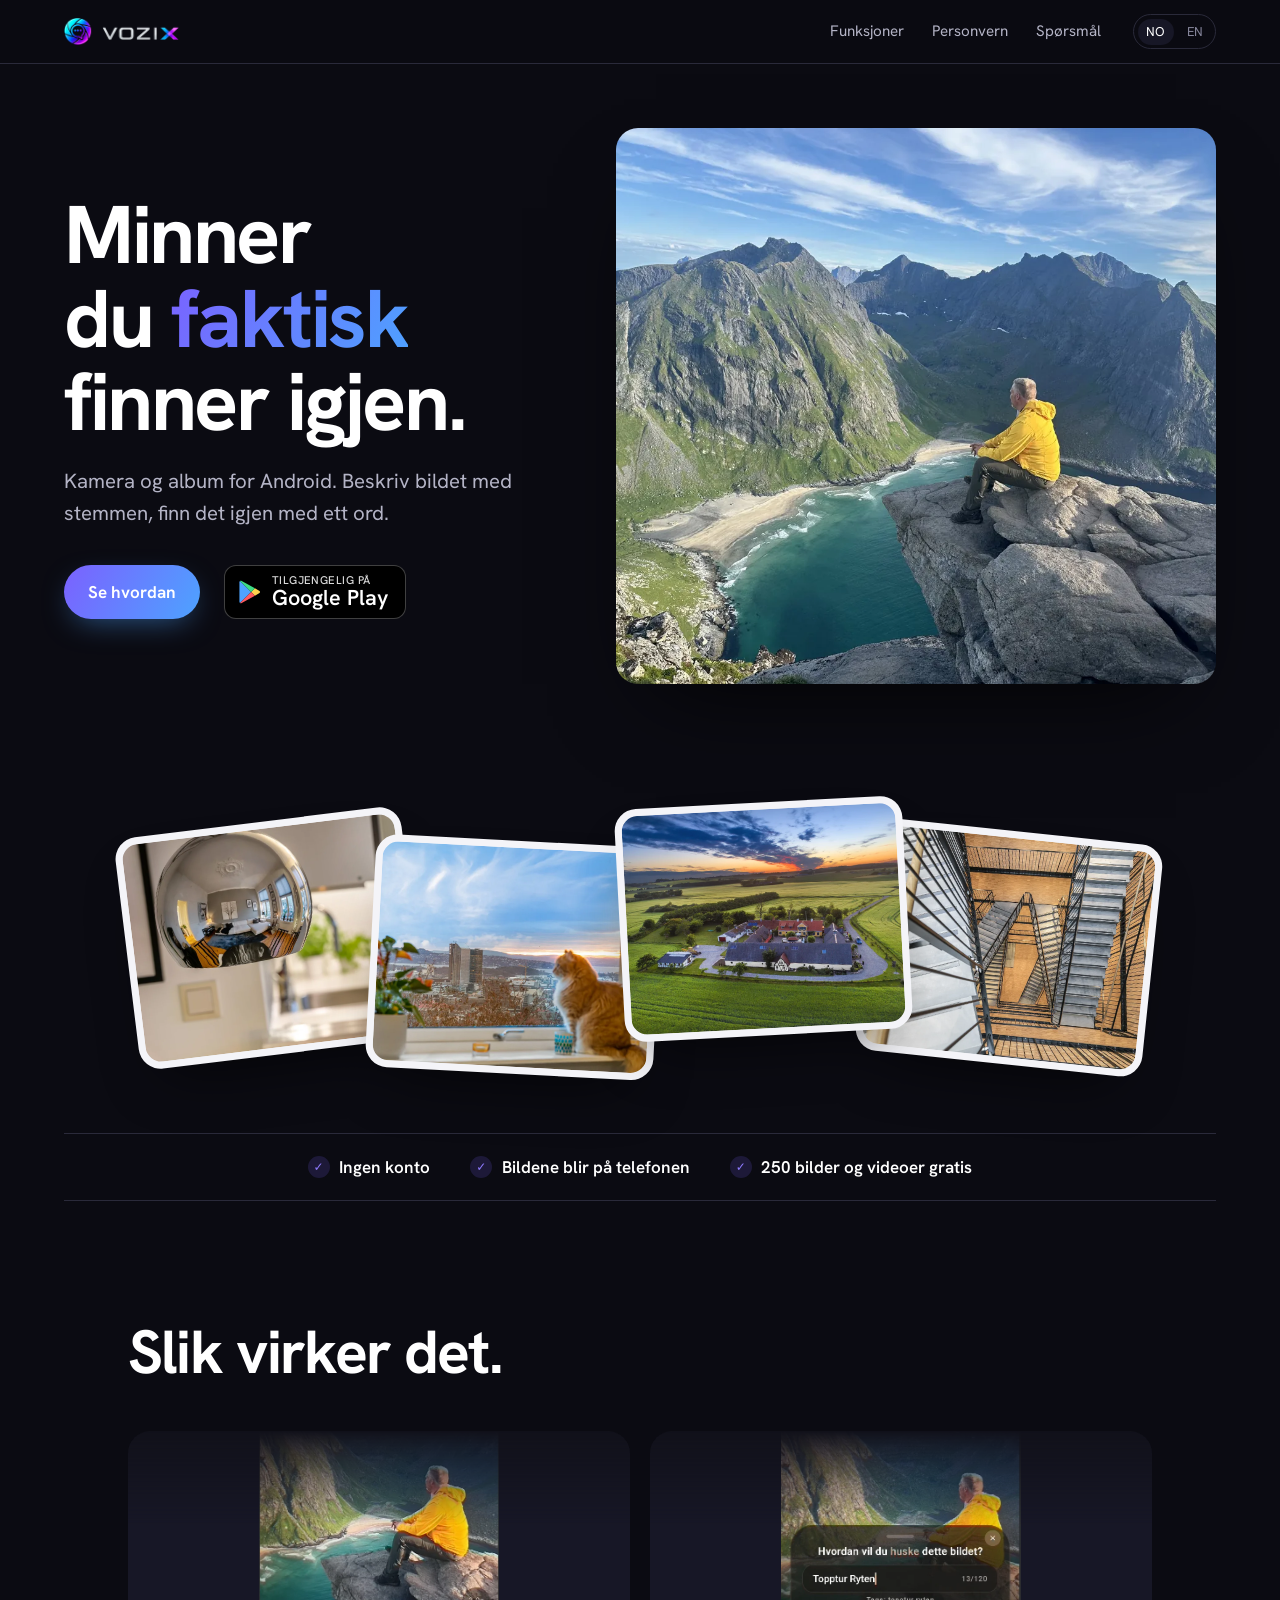
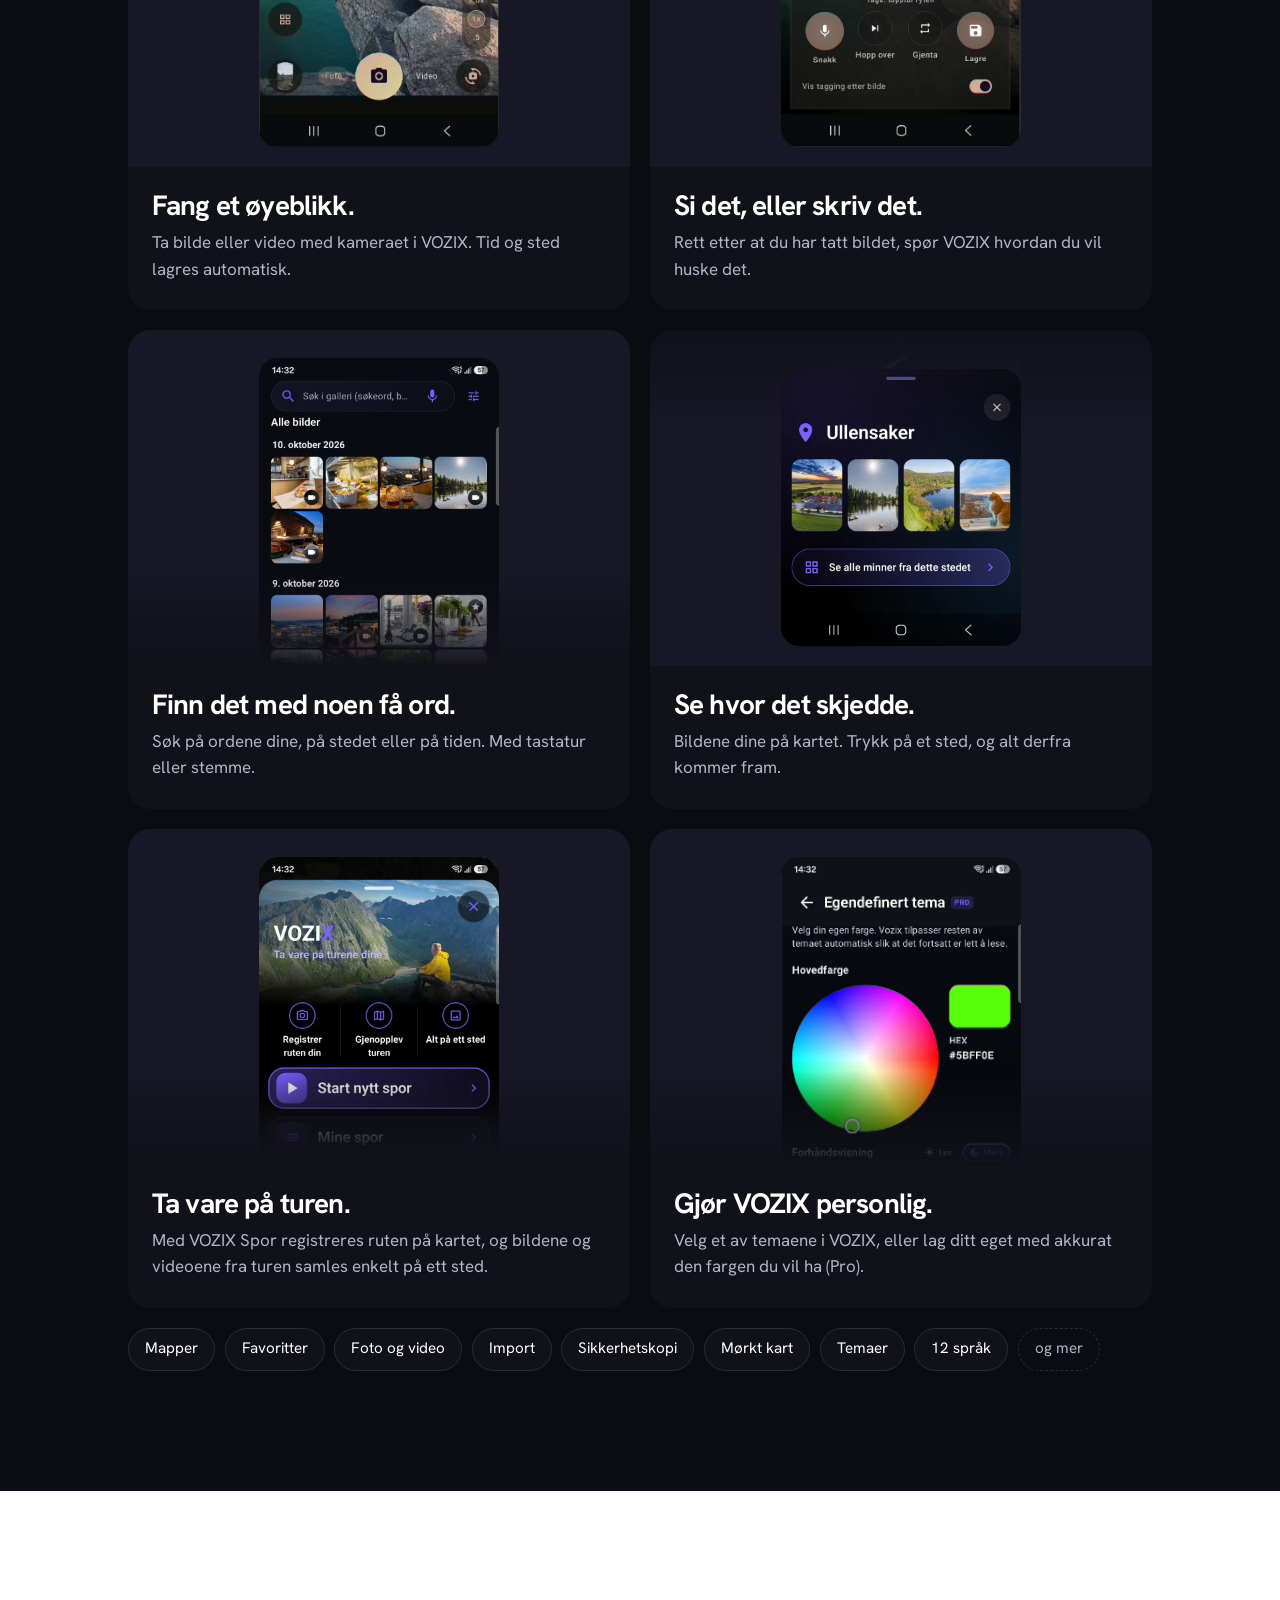
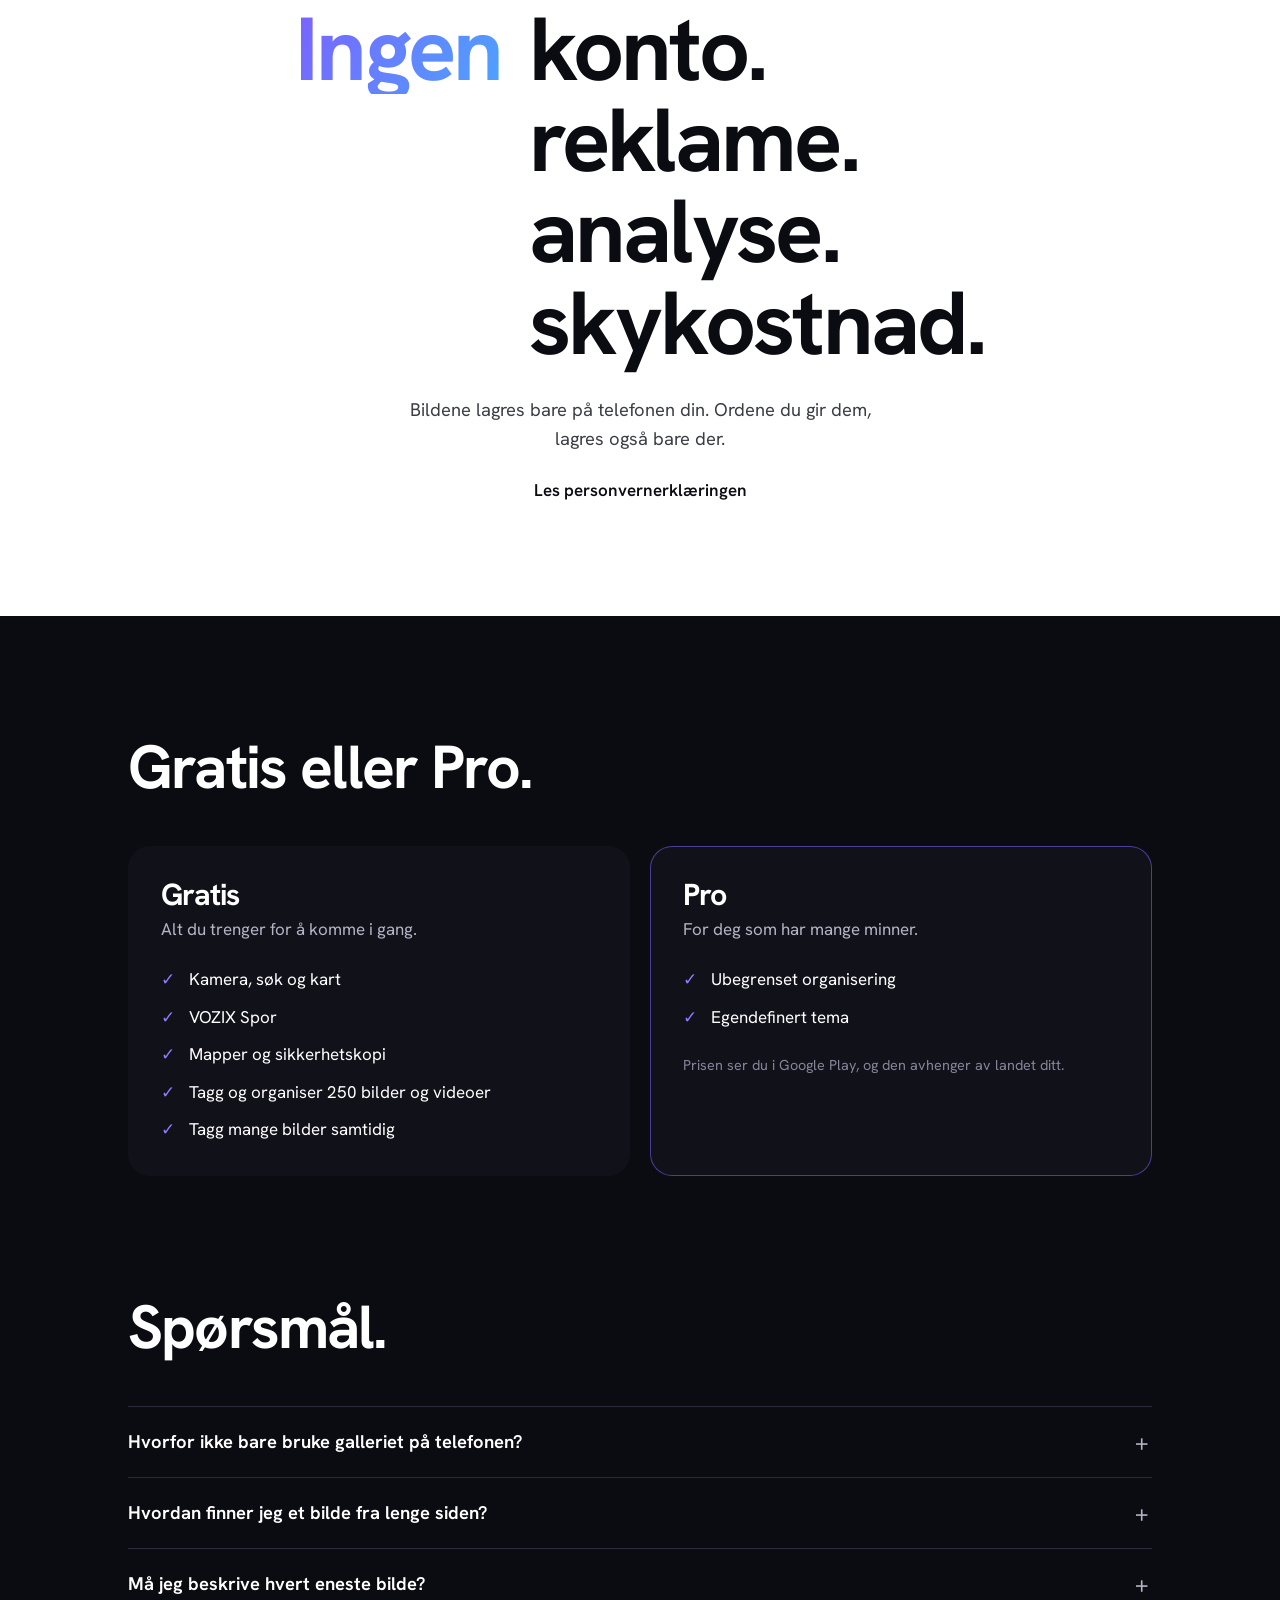
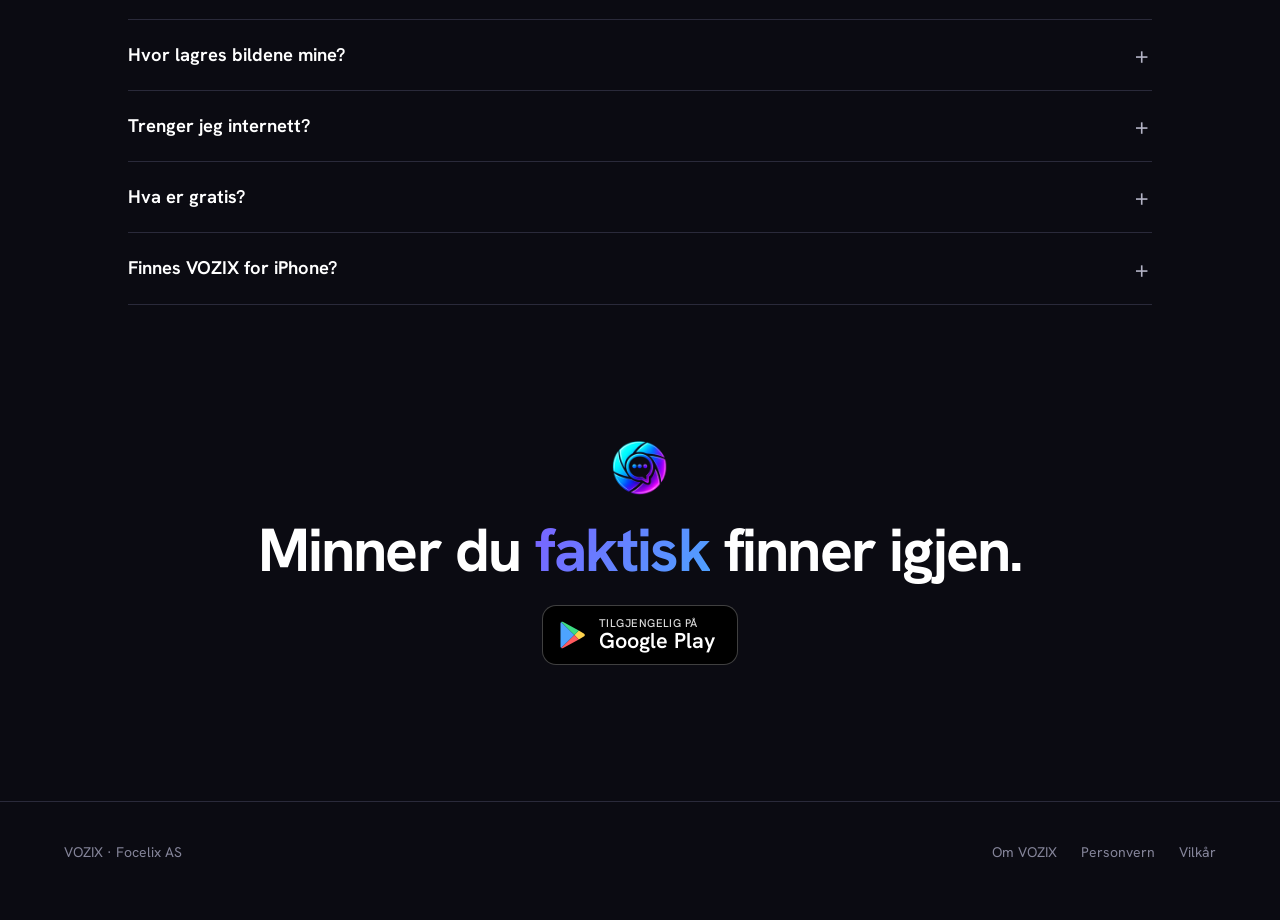
==== index.html @ a870fa70 "Publisert fra vozix-website 6a12648 (første test, uten prototyper) Co-Authored-By: Claude Opus 5.5 <" ====
<!DOCTYPE html><html lang="nb"><head><meta charset="utf-8"><meta name="viewport" content="width=device-width, initial-scale=1"><link rel="canonical" href="https://vozix.no/"><meta name="theme-color" content="#0b0b12"><meta name="description" content="VOZIX er kamera og album for Android. Beskriv bildet med egne ord, og finn det igjen med noen få ord."><link rel="icon" type="image/svg+xml" href="/favicon.svg"><link rel="icon" href="/favicon.ico" sizes="any"><link rel="apple-touch-icon" href="/apple-touch-icon.png"><!-- Delingsbilde og tekst for Facebook, Messenger og andre (2026-10-23). Adressen forutsetter vozix.no. --><meta property="og:type" content="website"><meta property="og:site_name" content="VOZIX"><meta property="og:url" content="https://vozix.no/"><meta property="og:title" content="VOZIX · Minner du faktisk finner igjen"><meta property="og:description" content="VOZIX er kamera og album for Android. Beskriv bildet med egne ord, og finn det igjen med noen få ord."><meta property="og:image" content="https://vozix.no/assets/og/vozix-og.jpg"><meta property="og:image:width" content="1200"><meta property="og:image:height" content="630"><meta property="og:image:alt" content="VOZIX: Minner du faktisk finner igjen."><meta property="og:locale" content="nb_NO"><meta property="og:locale:alternate" content="en_GB"><meta name="twitter:card" content="summary_large_image"><title>VOZIX · Minner du faktisk finner igjen</title><link rel="stylesheet" href="/_astro/index.DqmMQdll.css"><link rel="stylesheet" href="/_astro/global.CralrcRG.css"></head><body class="v3" data-theme="dark"><header class="v3-header"><a class="v3-brand" href="#top" aria-label="VOZIX, til toppen" data-i18n-aria="brand.aria"><img src="/assets/v2/logo-icon.png" alt="" width="128" height="124"><img src="/assets/v2/logo-text.png" alt="VOZIX" width="320" height="66"></a><nav class="v3-nav" aria-label="Hovedmeny" data-i18n-aria="nav.aria"><a href="#funksjoner" data-i18n="nav.feat">Funksjoner</a><a href="#personvern" data-i18n="nav.priv">Personvern</a><a href="#sporsmal" data-i18n="nav.faq">Spørsmål</a></nav><div class="v3-lang" role="group" aria-label="Språk" data-i18n-aria="lang.aria"><button type="button" data-lang="nb" lang="nb" aria-pressed="true">NO</button><button type="button" data-lang="en" lang="en" aria-pressed="false">EN</button></div></header><main id="top"><section class="v3-hero" aria-labelledby="v3-title"><div class="v3-hero-copy"><h1 id="v3-title" data-i18n-html="hero.title">Minner du <span class="v3-grad">faktisk</span> finner&nbsp;igjen.</h1><p class="v3-lead" data-i18n="hero.lead">Kamera og album for Android. Beskriv bildet med stemmen, finn det igjen med ett ord.</p><div class="v3-actions"><a class="v3-btn" href="#funksjoner" data-i18n="hero.cta">Se hvordan</a><a class="v3-play v3-play-sm" data-magnet href="https://play.google.com/store/apps/details?id=no.kimde.memoryphotoapp" target="_blank" rel="noopener" aria-label="Last ned VOZIX på Google Play" data-i18n-aria="play.aria"><svg width="26" height="28" viewBox="0 0 26 28" aria-hidden="true"><path d="M1.2 1.1 14.4 14 1.2 26.9c-.4-.3-.7-.9-.7-1.6V2.7c0-.7.3-1.3.7-1.6Z" fill="#4da3ff"></path><path d="m18.8 9.6-4.4 4.4 4.4 4.4 5-2.8c1.4-.8 1.4-2.4 0-3.2l-5-2.8Z" fill="#ffd34d"></path><path d="M1.2 1.1c.5-.4 1.2-.4 2 0l15.6 8.5-4.4 4.4L1.2 1.1Z" fill="#3ddc84"></path><path d="M1.2 26.9 14.4 14l4.4 4.4-15.6 8.5c-.8.4-1.5.4-2 0Z" fill="#ff5a5f"></path></svg><span class="v3-play-inner"><small data-i18n="play.small">Tilgjengelig på</small>Google Play</span></a></div></div><div class="v3-hero-visual" aria-hidden="true"><figure class="v3-photo"><img src="/assets/v2/ryten-hero-1200.webp" alt="" width="1200" height="900" fetchpriority="high"></figure></div></section><div class="v3-fan" aria-hidden="true"><figure class="v3-fan-card"><img src="/assets/v3/vifte-lampe.webp" alt="" width="800" height="640" loading="lazy" decoding="async"></figure><figure class="v3-fan-card"><img src="/assets/v3/vifte-katt.webp" alt="" width="800" height="640" loading="lazy" decoding="async"></figure><figure class="v3-fan-card"><img src="/assets/v3/vifte-gard.webp" alt="" width="800" height="640" loading="lazy" decoding="async"></figure><figure class="v3-fan-card"><img src="/assets/v3/vifte-trapp.webp" alt="" width="800" height="640" loading="lazy" decoding="async"></figure></div><ul class="v3-strip" aria-label="Kort fortalt" data-i18n-aria="strip.aria"><li><span class="v3-check" aria-hidden="true">✓</span><span data-i18n="strip.1">Ingen konto</span></li><li><span class="v3-check" aria-hidden="true">✓</span><span data-i18n="strip.2">Bildene blir på telefonen</span></li><li><span class="v3-check" aria-hidden="true">✓</span><span data-i18n="strip.3">250 bilder og videoer gratis</span></li></ul><section class="v3-block" aria-labelledby="funksjoner"><h2 id="funksjoner" data-i18n="feat.title">Slik virker det.</h2><div class="v3-cards"><article class="v3-card v3-card-bottom" id="kort-fang"><div class="v3-card-visual"><img src="/assets/screenshots/camera-ryten-sb.png" alt="Kameraet i VOZIX med utsikten fra Ryten i søkeren." data-i18n-alt="card.fang.alt" width="547" height="1173" loading="lazy" decoding="async"></div><h3 data-i18n="card.fang.title">Fang et øyeblikk.</h3><p data-i18n="card.fang.text">Ta bilde eller video med kameraet i VOZIX. Tid og sted lagres automatisk.</p></article><article class="v3-card v3-card-bottom" id="kort-beskriv"><div class="v3-card-visual"><img src="/assets/screenshots/tagging-ryten-sb.png" alt="VOZIX spør «Hvordan vil du huske dette bildet?», og feltet inneholder «Topptur Ryten»." data-i18n-alt="card.beskriv.alt" width="547" height="1173" loading="lazy" decoding="async"></div><h3 data-i18n="card.beskriv.title">Si det, eller skriv det.</h3><p data-i18n="card.beskriv.text">Rett etter at du har tatt bildet, spør VOZIX hvordan du vil huske det.</p></article><article class="v3-card" id="kort-finn"><div class="v3-card-visual"><img src="/assets/screenshots/galleri-hverdag.webp" alt="Alle bilder i VOZIX, sortert etter dato, med søkefeltet øverst." data-i18n-alt="card.finn.alt" width="720" height="1560" loading="lazy" decoding="async"></div><h3 data-i18n="card.finn.title">Finn det med noen få ord.</h3><p data-i18n="card.finn.text">Søk på ordene dine, på stedet eller på tiden. Med tastatur eller stemme.</p></article><article class="v3-card v3-card-bottom" id="kort-kart"><div class="v3-card-visual"><img src="/assets/screenshots/kart-sted.webp" alt="Kartet i VOZIX med et valgt sted og bildene som ble tatt der." data-i18n-alt="card.kart.alt" width="720" height="960" loading="lazy" decoding="async"></div><h3 data-i18n="card.kart.title">Se hvor det skjedde.</h3><p data-i18n="card.kart.text">Bildene dine på kartet. Trykk på et sted, og alt derfra kommer fram.</p></article><article class="v3-card" id="kort-spor"><div class="v3-card-visual"><img src="/assets/screenshots/spor-start.webp" alt="VOZIX Spor med knappen Start nytt spor og de siste sporene." data-i18n-alt="card.spor.alt" width="720" height="940" loading="lazy" decoding="async"></div><h3 data-i18n="card.spor.title">Ta vare på turen.</h3><p data-i18n="card.spor.text">Med VOZIX Spor registreres ruten på kartet, og bildene og videoene fra turen samles enkelt på ett sted.</p></article><article class="v3-card" id="kort-tema"><div class="v3-card-visual"><img src="/assets/screenshots/theme-egendefinert-gronn-sb.webp" alt="Egendefinert tema i VOZIX med fargehjul, valgt grønnfarge og forhåndsvisning." data-i18n-alt="card.tema.alt" width="512" height="1105" loading="lazy" decoding="async"></div><h3 data-i18n="card.tema.title">Gjør VOZIX personlig.</h3><p data-i18n="card.tema.text">Velg et av temaene i VOZIX, eller lag ditt eget med akkurat den fargen du vil ha (Pro).</p></article></div><p class="v3-swipe" aria-hidden="true"><span data-i18n="swipe">Sveip for å se flere</span><span>→</span></p><ul class="v3-pills" aria-label="Mer i VOZIX" data-i18n-aria="more.aria"><li data-i18n="more.0">Mapper</li><li data-i18n="more.1">Favoritter</li><li data-i18n="more.2">Foto og video</li><li data-i18n="more.3">Import</li><li data-i18n="more.4">Sikkerhetskopi</li><li data-i18n="more.5">Mørkt kart</li><li data-i18n="more.6">Temaer</li><li data-i18n="more.7">12 språk</li><li class="v3-pill-more" data-i18n="more.more">og mer</li></ul></section><section class="v3-band" id="personvern" aria-labelledby="v3-priv-title"><h2 id="v3-priv-title" class="v3-none"><span class="v3-none-word v3-grad" data-i18n="priv.none">Ingen</span><span class="v3-none-list"><span data-i18n="priv.1">konto.</span><span data-i18n="priv.2">reklame.</span><span data-i18n="priv.3">analyse.</span><span data-i18n="priv.4">skykostnad.</span></span></h2><p data-i18n="priv.text">Bildene lagres bare på telefonen din. Ordene du gir dem, lagres også bare der.</p><a class="v3-link" href="/personvern" data-i18n-href="href.priv" data-dialog="personvernerklaering" data-i18n="priv.link">Les personvernerklæringen</a></section><section class="v3-block" id="pris" aria-labelledby="v3-price-title"><h2 id="v3-price-title" data-i18n="price.title">Gratis eller Pro.</h2><div class="v3-plans"><article class="v3-plan"><h3 data-i18n="free.title">Gratis</h3><p class="v3-plan-sub" data-i18n="free.sub">Alt du trenger for å komme i gang.</p><ul><li data-i18n="free.1">Kamera, søk og kart</li><li data-i18n="free.2">VOZIX Spor</li><li data-i18n="free.3">Mapper og sikkerhetskopi</li><li data-i18n="free.4">Tagg og organiser 250 bilder og videoer</li><li data-i18n="free.5">Tagg mange bilder samtidig</li></ul></article><article class="v3-plan v3-plan-pro"><h3 data-i18n="pro.title">Pro</h3><p class="v3-plan-sub" data-i18n="pro.sub">For deg som har mange minner.</p><ul><li data-i18n="pro.1">Ubegrenset organisering</li><li data-i18n="pro.2">Egendefinert tema</li></ul><p class="v3-plan-price" data-i18n="pro.price">Prisen ser du i Google Play, og den avhenger av landet ditt.</p></article></div></section><section class="v3-block" aria-labelledby="sporsmal"><h2 id="sporsmal" data-i18n="faq.title">Spørsmål.</h2><div class="v3-faq"><details><summary data-i18n="faq.4.q">Hvorfor ikke bare bruke galleriet på telefonen?</summary><p data-i18n="faq.4.a">Galleriet sorterer bildene etter dato, men datoen husker du sjelden. Du husker «hytta», «bursdagen til mormor» eller «Ryten». I VOZIX gir du bildet akkurat de ordene, og finner det igjen med dem.</p></details><details><summary data-i18n="faq.5.q">Hvordan finner jeg et bilde fra lenge siden?</summary><p data-i18n="faq.5.a">Skriv eller si et ord du ga bildet, et sted eller en tid, som «Oslo» eller «i går». Eller åpne kartet og trykk på stedet der du var.</p></details><details><summary data-i18n="faq.6.q">Må jeg beskrive hvert eneste bilde?</summary><p data-i18n="faq.6.a">Nei. Sted og tid lagres automatisk. Taggingen kan du enkelt skru av og på i innstillingene, så du kan ta alle bildene på festen og tagge dem dagen derpå.</p></details><details><summary data-i18n="faq.0.q">Hvor lagres bildene mine?</summary><p data-i18n="faq.0.a">Bare på telefonen din. VOZIX har ingen konto og ingen egen sky. Vil du ha en sikkerhetskopi, lager du en fil og bestemmer selv hvor den skal ligge.</p></details><details><summary data-i18n="faq.1.q">Trenger jeg internett?</summary><p data-i18n="faq.1.a">Nei, for å ta bilder, beskrive dem og søke. Kartbildet kommer fra Google Maps og trenger nett. Stedsnavn og talegjenkjenning bruker Androids egne tjenester.</p></details><details><summary data-i18n="faq.3.q">Hva er gratis?</summary><p data-i18n="faq.3.a">Kamera, søk, kart, VOZIX Spor, mapper, tagging av mange bilder samtidig og sikkerhetskopi. Du kan ta og importere så mange bilder og videoer du vil, og tagge og organisere 250 av dem gratis.</p></details><details><summary data-i18n="faq.2.q">Finnes VOZIX for iPhone?</summary><p data-i18n="faq.2.a">Ikke ennå, men den er under utvikling.</p></details></div></section><section class="v3-end" aria-labelledby="v3-end-title"><img src="/assets/v2/logo-icon.png" alt="" width="64" height="62"><h2 id="v3-end-title" data-i18n-html="end.title">Minner du <span class="v3-grad">faktisk</span> finner&nbsp;igjen.</h2><a class="v3-play" data-magnet href="https://play.google.com/store/apps/details?id=no.kimde.memoryphotoapp" target="_blank" rel="noopener" aria-label="Last ned VOZIX på Google Play" data-i18n-aria="play.aria"><svg width="26" height="28" viewBox="0 0 26 28" aria-hidden="true"><path d="M1.2 1.1 14.4 14 1.2 26.9c-.4-.3-.7-.9-.7-1.6V2.7c0-.7.3-1.3.7-1.6Z" fill="#4da3ff"></path><path d="m18.8 9.6-4.4 4.4 4.4 4.4 5-2.8c1.4-.8 1.4-2.4 0-3.2l-5-2.8Z" fill="#ffd34d"></path><path d="M1.2 1.1c.5-.4 1.2-.4 2 0l15.6 8.5-4.4 4.4L1.2 1.1Z" fill="#3ddc84"></path><path d="M1.2 26.9 14.4 14l4.4 4.4-15.6 8.5c-.8.4-1.5.4-2 0Z" fill="#ff5a5f"></path></svg><span class="v3-play-inner"><small data-i18n="play.small">Tilgjengelig på</small>Google Play</span></a></section></main><footer class="v3-footer"><span>VOZIX · Focelix AS</span><nav class="v3-footer-links" aria-label="VOZIX"><a href="#om-vozix" data-dialog="om-vozix" data-i18n="foot.about">Om VOZIX</a><a href="/personvern" data-i18n-href="href.priv" data-dialog="personvernerklaering" data-i18n="foot.priv">Personvern</a><a href="/vilkar" data-i18n-href="href.terms" data-dialog="brukervilkar" data-i18n="foot.terms">Vilkår</a></nav></footer><dialog class="v3-legal v3-about" id="om-vozix" aria-labelledby="v3-about-title"><div class="v3-legal-doc"><div class="v3-legal-bar"><button type="button" class="v3-legal-close" data-dialog-close data-i18n="close">Lukk</button></div><h2 id="v3-about-title" data-i18n="about.title">Om VOZIX</h2><p data-i18n="about.p1">VOZIX er en norsk app for Android som lar deg finne bildene dine igjen slik du husker dem. Bildene og ordene du gir dem, blir på telefonen din.</p><p data-i18n="about.p2">Appen utvikles og utgis av Focelix AS (org.nr. 815 487 052).</p><h3 id="v3-about-contact" data-i18n="about.contact">Kontakt oss</h3><p data-i18n="about.p3">Har du spørsmål, tilbakemeldinger eller ideer, skriv til oss. Vi svarer så fort vi kan.</p><p><a class="v3-about-mail" href="mailto:support@vozix.no" target="_top" rel="noopener">support@vozix.no</a></p></div></dialog><dialog class="v3-legal" id="personvernerklaering" aria-label="Personvernerklæring" data-i18n-aria="legal.aria"><article class="v3-legal-doc" lang="nb" aria-labelledby="v3-personvernerklaering-title-nb"><div class="v3-legal-bar"><button type="button" class="v3-legal-close" data-dialog-close>Lukk</button></div><h2 id="v3-personvernerklaering-title-nb">Personvernerklæring for Vozix</h2><p class="v3-legal-updated">Sist oppdatert: 1. november 2026</p><h3>Kort fortalt</h3><ul><li>Bildene, videoene, sporene, søkeordene og beskrivelsene dine ligger på telefonen din. Vi har ingen server som tar imot dem, og vi kan ikke se dem.</li><li>Vozix har ingen brukerkonto, ingen reklame og ingen analyseverktøy, og sporer deg ikke for reklame eller statistikk. Vi selger ikke data.</li><li>Noen funksjoner sender data ut av telefonen: tale-til-tekst, stedsnavn, kartene, QR-skanning, kjøp av PRO og kartet i film. Det meste går til Google, og kartet i film kommer fra OpenFreeMap. Dette er forklart i punkt 4.</li><li>Kjøper du Vozix PRO, får vi opplysninger om selve kjøpet fra Google Play, men ikke betalingsopplysningene dine.</li></ul><h3>1. Hvem som er ansvarlig</h3><p>Vozix utvikles og utgis av Focelix AS (org.nr. 815 487 052), Korshagen 18b, 2020 Skedsmokorset.</p><p>E-post: <a href="mailto:support@vozix.no">support@vozix.no</a></p><p>Nettside: <a href="https://vozix.no" rel="noopener">https://vozix.no</a></p><p>Har du spørsmål om personvern, eller vil du bruke rettighetene dine, skriver du til oss på e-post.</p><h3>2. Hva som lagres på telefonen din</h3><p>Dette lagres bare lokalt på telefonen, i Vozix sin egen lagring:</p><ul><li>Bilder og videoer du tar med Vozix-kameraet, og bilder og videoer du importerer. Når du importerer, lager Vozix en egen kopi. Originalen på telefonen blir ikke endret.</li><li>Søkeord, beskrivelser, favoritter og mapper du lager.</li><li>Hvor og når bildet ble tatt (posisjon og tidspunkt), hvis du har gitt tilgang til posisjon eller bildet allerede har denne informasjonen. Du kan også legge inn eller endre posisjonen selv på kartet.</li><li>Stedsnavn som hentes fra posisjonen (se punkt 4).</li><li>Automatiske søkeord laget av tidspunkt og stedsnavn. Vozix analyserer ikke innholdet i bildene dine, og bruker ikke kunstig intelligens på bildene.</li><li>Innstillingene dine.</li><li>Et digitalt fingeravtrykk av hver fil (en matematisk kode beregnet fra filens innhold). Det brukes bare til å telle hvor mange bilder du har organisert i gratisversjonen, og sier ingenting om deg eller telefonen din.</li></ul><p>Vozix lagrer ikke det du skriver i søkefeltet, og lagrer aldri lydopptak fra tale-til-tekst.</p><p>Bilder og videoer du tar med Vozix-kameraet, lagres også i telefonens vanlige bildegalleri, slik at du finner dem i andre apper.</p><p>VOZIX Spor: Du kan selv starte opptak av en tur. Mens opptaket pågår, registrerer Vozix telefonens posisjon, også når appen er i bakgrunnen eller skjermen er av. Da vises et varsel om at opptaket pågår, og du kan stoppe det i appen eller fra varselet. Vozix registrerer ikke posisjonen din i bakgrunnen utenom et opptak du selv har startet, og ber ikke om tillatelsen til posisjon i bakgrunnen. Ruten (posisjoner med tidspunkt og nøyaktighet, og høyde og fart når telefonen oppgir det), start- og sluttid, navnet du gir sporet og hvilke av minnene dine som hører til sporet, lagres bare lokalt på telefonen. Spor kan vises sammen med minnene dine på kartet og i Mine spor. Sporopptak er ingen skytjeneste, og sporene sendes ikke til oss.</p><p>Film: Under Spor kan du lage en film av et spor. Vozix bygger da en MP4-fil på telefonen din av bildene og videoene dine, ruten, et kart og musikken du velger. Den ferdige filmen lagres i telefonens vanlige galleri (mappen Movies/VOZIX) som en vanlig fil som andre apper med tilgang til videoer kan se. Du bestemmer selv om du deler den, og den sendes ikke til oss. Minner i Sikker mappe tas ikke med i film.</p><h3>3. Hva vi i Focelix AS får</h3><ul><li>Kjøp av Vozix PRO: Google Play gir oss opplysninger om kjøpet, for eksempel ordrenummer, produkt, abonnementstype, tidspunkt, land og beløp. Vi får ikke kort- eller betalingsopplysningene dine. Vi bruker opplysningene til å levere PRO, til regnskap og til å svare deg hvis du kontakter oss om kjøpet.</li><li>Når du kontakter oss: Vi får e-postadressen din og det du skriver. Vi bruker det bare til å svare deg.</li></ul><p>Det rettslige grunnlaget er at behandlingen er nødvendig for å oppfylle avtalen med deg (personvernforordningen artikkel 6 nr. 1 bokstav b), og at vi har plikt til å oppbevare regnskapsopplysninger (artikkel 6 nr. 1 bokstav c).</p><p>Vi bruker ingen analyseverktøy, reklame-ID eller annen sporing for reklame eller statistikk i appen.</p><p>Krasj og feil: Har du valgt å dele bruks- og diagnosedata med Google i telefonens innstillinger, kan Google Play gi oss oversikt over krasj og frys i Vozix, med telefonmodell, Android-versjon og hvor i appen feilen skjedde. Vi får ikke vite hvem du er. Vi bruker dette bare til å rette feil.</p><h3>4. Når data forlater telefonen</h3><p>Vozix sender ingenting til oss. Noen funksjoner bruker likevel tjenester i telefonen eller fra andre selskaper, og da sendes data til disse:</p><ul><li>Tale-til-tekst: Når du trykker på mikrofonknappen for å snakke inn søkeord, beskrivelse, søk (også søket i Mine spor) eller navnet på et spor, brukes telefonens talegjenkjenning. Hvilken tjeneste det er, avhenger av telefonen. På de fleste Android-telefoner er det Google. Avhengig av telefonen og innstillingene kan lyden behandles på selve telefonen eller sendes til denne tjenesten for å gjøres om til tekst. Vozix styrer ikke dette og kan ikke se hva som skjer. Vozix får bare tilbake teksten og lagrer ikke lyden. Teksten lagres på telefonen som annen tekst du skriver, for eksempel som navnet på et spor.</li><li>Stedsnavn: For å vise stedsnavn (for eksempel «Bergen») sendes bildets posisjon til telefonens stedsnavntjeneste, som på de fleste telefoner er Google.</li><li>Kartet: Kartene i Vozix leveres av Google Maps. Det gjelder hovedkartet, kartet der du velger posisjon for et bilde, og satellittkartene i Mine spor hvis du har slått dem på. Når et kart vises, henter det kartdata fra Google for området som vises, og Google kan derfor få vite hvilke kartområder du ser på. Google får også teknisk informasjon som IP-adresse, telefonmodell, Android-versjon, en egen kart-ID, krasjdata fra karttjenesten og hvordan du bruker kartet (for eksempel zooming). Viser du din egen posisjon på kartet, brukes den til å vise deg på kartet.</li><li>Satellittkart i Mine spor: Mine spor viser sporene dine på en skisse som tegnes på telefonen. Du kan selv slå på satellittkart fra Google under Innstillinger → Generelt. De er av som standard, og du kan slå dem av igjen samme sted. Innstillingen gjelder bare kartene i Mine spor, ikke hovedkartet eller kartet der du velger posisjon. Satellittkartene viser bare ruten, og bilder og videoer sendes ikke til Google av denne funksjonen.</li><li>Kartet i film (et unntak fra Google-kartene over): Når du lager en film med kartscener, henter Vozix kartstil, kartfliser, skrifttyper og symboler over internett fra OpenFreeMap, en karttjeneste drevet av Hyperknot Software Kft. i Ungarn. OpenFreeMap mottar IP-adressen din, teknisk informasjon om forespørselen og forespørsler om kartflisene som dekker området ruten ligger i, og kan dermed i praksis se omtrent hvor ruten er. Bildene, videoene, selve ruten og tekstene dine sendes ikke. OpenFreeMap behandler dette etter sin egen personvernerklæring: <a href="https://openfreemap.org/privacy/" rel="noopener">https://openfreemap.org/privacy/</a>. Kartdataene er fra OpenStreetMap-bidragsytere og OpenMapTiles.</li><li>Musikk i film: Musikken til film leveres av Google Play (Play Asset Delivery) når du installerer eller oppdaterer Vozix. Vozix laster ikke ned musikken selv, og ingenting om deg sendes til oss.</li><li>QR-skanning: Kameraet kan lese QR-koder. Selve skanningen skjer på telefonen, men Googles verktøy for dette (ML Kit) sender teknisk informasjon til Google, som telefonmodell, Android-versjon, appversjon, en ID for installasjonen og hvor raskt skanningen gikk. Bildet og innholdet i QR-koden sendes ikke. Åpner du en lenke fra en QR-kode, åpnes den i nettleseren din, og da gjelder nettsidens egne vilkår.</li><li>Kjøp: Kjøp av Vozix PRO skjer gjennom Google Play, og Google behandler betalingen etter sine egne vilkår.</li></ul><p>Google behandler disse dataene etter Googles personvernerklæring: <a href="https://policies.google.com/privacy" rel="noopener">https://policies.google.com/privacy</a></p><p>Det du selv velger å sende:</p><ul><li>Deling: Deler du et bilde, går det dit du velger i telefonens delingsmeny.</li><li>Sikkerhetskopi: Tar du sikkerhetskopi, lagres filen der du selv velger, for eksempel på telefonen, en minnepinne eller en skylagringsmappe. Den inneholder bildene og videoene dine, opplysningene du har lagt til på dem, mappene dine, sporene dine og rekkefølgen på hjemskjermen. Vozix har ingen egen skylagring. Velger du en skytjeneste, gjelder den tjenestens vilkår.</li></ul><h3>5. Tillatelser og hva de brukes til</h3><p>Du velger selv hvilke tillatelser du gir, og kan endre dem når som helst i telefonens innstillinger. Uten en tillatelse virker resten av appen som vanlig.</p><ul><li>Kamera: ta bilder og video, og skanne QR-koder.</li><li>Mikrofon: lyd på video og tale-til-tekst.</li><li>Posisjon (omtrentlig og presis): lagre hvor bilder tas, vise deg på kartet og ta opp spor med VOZIX Spor.</li><li>Forgrunnstjeneste for posisjon: la et sporopptak du selv har startet, fortsette når appen er i bakgrunnen eller skjermen er av. Vozix ber ikke om tillatelsen til posisjon i bakgrunnen.</li><li>Forgrunnstjeneste for film: la en film du selv har startet, bli ferdig mens appen er i bakgrunnen eller skjermen er av. Et varsel viser at filmen lages, og telefonen holdes våken til den er ferdig.</li><li>Bilder og video på telefonen, og posisjon i bilder: importere bilder og videoer med stedsinformasjon, og finne igjen bilder når du gjenoppretter fra sikkerhetskopi. Vozix endrer aldri bildene i telefonens galleri, bortsett fra når du selv sletter et bilde eller flytter det til Sikker mappe. Telefonen kan be deg bekrefte dette først.</li><li>Varsler: påminnelser om sikkerhetskopi og bilder uten søkeord, og varselet som vises mens et spor tas opp.</li><li>Internett: kart, stedsnavn, kartet i film og kjøp.</li><li>Kjøre ved oppstart: legge inn påminnelsene på nytt etter at telefonen er startet på nytt.</li><li>Vibrasjon: kort vibrasjon når du tar bilde.</li></ul><h3>6. Sikkerhet og Sikker mappe</h3><ul><li>Alt ligger i Vozix sin egen lagring på telefonen, som andre apper ikke har tilgang til.</li><li>Sikker mappe (PRO) låses med fingeravtrykk, ansikt eller telefonens skjermlås. Vozix mottar aldri biometriske data, bare om opplåsingen lyktes. Bildene ligger i Vozix sin private lagring, skjult for andre apper og for telefonens galleri. Bruk skjermlås på telefonen for best beskyttelse.</li><li>Når du flytter et bilde eller en video til Sikker mappe, skjules det i Vozix, og Android ber deg bekrefte at kopien i telefonens vanlige galleri slettes. Bekrefter du, slettes kopien, og bildet finnes da bare i Vozix og i sikkerhetskopiene dine. Avslår du, eller sletting mislykkes, ligger bildet likevel i Sikker mappe, men kopien blir værende i galleriet til du sletter den selv. Når du flytter et bilde ut av Sikker mappe, lager Vozix først en kopi i telefonens galleri og kontrollerer den. Vozix blokkerer skjermbilder og skjermopptak der bilder fra Sikker mappe vises.</li><li>Bilder i Sikker mappe og sporene dine krypteres i sikkerhetskopien med et passord du velger (AES-256). Passordet lagres ikke noe sted, verken i appen eller hos oss, og ingen kan gjenopprette det. Glemmer du passordet, kan de krypterte bildene og sporene ikke hentes tilbake.</li><li>Skriv derfor ned passordet og oppbevar det et trygt sted utenfor telefonen, for eksempel i en passordbehandler eller på papir hjemme.</li><li>Vozix kan minne deg på å ta sikkerhetskopi ukentlig, månedlig eller hver tredje måned. Det slår du på under Innstillinger → Sikkerhetskopi.</li></ul><h3>7. Hvor lenge data lagres, og hvordan du sletter dem</h3><ul><li>På telefonen: til du sletter dem. Du kan slette bilder, videoer, søkeord og mapper i appen.</li><li>Spor: til du sletter dem i Mine spor. Sletter du et spor, slettes ruten, men ikke bildene og videoene dine. Spor som allerede ligger i en sikkerhetskopi, slettes ikke av dette, men ligger der til du sletter sikkerhetskopien.</li><li>Avinstallerer du Vozix, slettes alt i Vozix sin egen lagring. Bilder og videoer du har tatt med Vozix-kameraet, ligger fortsatt i telefonens vanlige galleri og må slettes der.</li><li>Film: Filmer du har laget, lagres i telefonens galleri og ligger under Spor, Mine filmer. Du sletter en film der, og da slettes den permanent. Avinstallerer du Vozix, blir filmene liggende i galleriet til du sletter dem. Når du sletter et bilde eller en video som også ligger i telefonens vanlige galleri, kan Android beholde det i sin egen papirkurv i opptil 30 dager før det slettes for godt. Det bestemmer Android, ikke Vozix.</li><li>Sikkerhetskopier ligger der du lagret dem, til du sletter dem selv. Etter at du har godkjent det, kan Vozix slette eldre sikkerhetskopier som appen selv har laget, slik at bare det antallet du har valgt, beholdes.</li><li>Kjøpsopplysninger: så lenge du har abonnement, og deretter i fem år på grunn av regnskapsreglene (bokføringsloven).</li><li>E-post til oss: til saken er avsluttet, og senest 12 måneder etter siste kontakt.</li></ul><h3>8. Dine rettigheter</h3><p>Du har rett til innsyn i opplysninger vi har om deg, og til å få dem rettet eller slettet. Du kan også be om begrensning, protestere mot behandlingen og få utlevert opplysningene dine (dataportabilitet). Skriv til oss på <a href="mailto:support@vozix.no">support@vozix.no</a>. Vi svarer så raskt vi kan, og senest innen én måned.</p><p>Det meste av dataene dine har vi ikke, fordi de bare ligger på telefonen din. Dem styrer du selv i appen. Fra Google Play får vi bare opplysninger om kjøp og den vanlige statistikken Google gir alle apputviklere, som antall nedlastinger og krasjrapporter. Den forteller ikke hvem du er.</p><p>Mener du at vi behandler personopplysninger i strid med reglene, kan du klage til Datatilsynet (<a href="https://www.datatilsynet.no" rel="noopener">www.datatilsynet.no</a>), eller til datatilsynet i landet der du bor.</p><h3>9. Barn</h3><p>Vozix har ingen kontoer og samler ikke inn opplysninger om brukerne. Appen er ikke laget spesielt for barn.</p><h3>10. Endringer</h3><p>Endrer vi denne erklæringen, oppdaterer vi datoen øverst. Ved vesentlige endringer gir vi beskjed i appen før endringen gjelder.</p></article><article class="v3-legal-doc" lang="en" aria-labelledby="v3-personvernerklaering-title-en"><div class="v3-legal-bar"><button type="button" class="v3-legal-close" data-dialog-close>Close</button></div><h2 id="v3-personvernerklaering-title-en">Privacy policy for Vozix</h2><p class="v3-legal-updated">Last updated: 1 November 2026</p><h3>In short</h3><ul><li>Your photos, videos, tracks, keywords and descriptions stay on your phone. We have no server that receives them, and we cannot see them.</li><li>Vozix has no user account, no ads and no analytics tools, and does not track you for advertising or statistics. We do not sell data.</li><li>Some features send data off your phone: speech-to-text, place names, the maps, QR scanning, buying PRO and the map in films. Most of this goes to Google, and the map in films comes from OpenFreeMap. This is explained in section 4.</li><li>If you buy Vozix PRO, Google Play gives us information about the purchase itself, but not your payment details.</li></ul><h3>1. Who is responsible</h3><p>Vozix is developed and published by Focelix AS (org. no. 815 487 052), Korshagen 18b, 2020 Skedsmokorset, Norway.</p><p>Email: <a href="mailto:support@vozix.no">support@vozix.no</a></p><p>Website: <a href="https://vozix.no" rel="noopener">https://vozix.no</a></p><p>If you have questions about privacy, or want to use your rights, email us.</p><h3>2. What is stored on your phone</h3><p>The following is stored only locally on your phone, in Vozix's own storage:</p><ul><li>Photos and videos you take with the Vozix camera, and photos and videos you import. When you import, Vozix makes its own copy. The original on your phone is not changed.</li><li>Keywords, descriptions, favourites and folders you create.</li><li>Where and when a photo was taken (location and time), if you have allowed location access or the photo already contains this information. You can also add or change the location yourself on the map.</li><li>Place names looked up from the location (see section 4).</li><li>Automatic keywords made from the time and place name. Vozix does not analyse the content of your photos and does not use artificial intelligence on them.</li><li>Your settings.</li><li>A digital fingerprint of each file (a mathematical code calculated from the file's content). It is used only to count how many photos you have organised in the free version, and says nothing about you or your phone.</li></ul><p>Vozix does not store what you type in the search field, and never stores audio from speech-to-text.</p><p>Photos and videos you take with the Vozix camera are also saved in your phone's regular photo gallery, so you can find them in other apps.</p><p>VOZIX Spor: You can start recording a trip yourself. While the recording is running, Vozix records your phone's location, also when the app is in the background or the screen is off. A notification shows that the recording is running, and you can stop it in the app or from the notification. Vozix does not record your location in the background outside a recording you have started yourself, and does not ask for the background location permission. The route (locations with time and accuracy, and altitude and speed when the phone provides them), the start and end time, the name you give the track and which of your memories belong to it are stored only locally on your phone. Tracks can be shown together with your memories on the map and in My tracks. Track recording is not a cloud service, and your tracks are not sent to us.</p><p>Films: In Tracks you can make a film of a track. Vozix then builds an MP4 file on your phone from your photos, videos, the route, a map and the music you choose. The finished film is saved in your phone's regular gallery (the folder Movies/VOZIX) as an ordinary file that other apps with access to videos can see. You decide yourself if you share it, and it is not sent to us. Memories in Secure Folder are not included in films.</p><h3>3. What we at Focelix AS receive</h3><ul><li>Purchases of Vozix PRO: Google Play gives us information about the purchase, such as order number, product, subscription type, time, country and amount. We do not receive your card or payment details. We use this information to provide PRO, for accounting, and to reply if you contact us about your purchase.</li><li>When you contact us: We receive your email address and what you write. We use it only to reply to you.</li></ul><p>The legal basis is that the processing is necessary to perform our agreement with you (GDPR Article 6(1)(b)), and that we are legally required to keep accounting records (GDPR Article 6(1)(c)).</p><p>We use no analytics tools, advertising ID or other tracking for advertising or statistics in the app.</p><p>Crashes and errors: If you have chosen to share usage and diagnostics data with Google in your phone's settings, Google Play can give us an overview of crashes and freezes in Vozix, with phone model, Android version and where in the app the error happened. We do not learn who you are. We use this only to fix errors.</p><h3>4. When data leaves your phone</h3><p>Vozix sends nothing to us. Some features do, however, use services on your phone or from other companies, and data is then sent to them:</p><ul><li>Speech-to-text: When you tap the microphone button to speak keywords, a description, a search (also the search in My tracks) or the name of a track, your phone's speech recognition is used. Which service that is depends on your phone. On most Android phones it is Google. Depending on the phone and its settings, the audio may be processed on the phone itself or sent to that service to be turned into text. Vozix does not control this and cannot see which of the two happens. Vozix only receives the text and does not store the audio. The text is stored on your phone like other text you type, for example as the name of a track.</li><li>Place names: To show place names (for example "Bergen"), the photo's location is sent to your phone's place-name service, which on most phones is Google.</li><li>The map: The maps in Vozix are provided by Google Maps. This applies to the main map, the map where you choose a location for a photo, and the satellite maps in My tracks if you have turned them on. When a map is shown, it loads map data from Google for the area shown, so Google may learn which map areas you view. Google also receives technical information such as IP address, phone model, Android version, a map-specific ID, crash data from the map tool and how you use the map (for example zooming). If you show your own location on the map, it is used to show you on the map.</li><li>Satellite maps in My tracks: My tracks shows your tracks on a sketch drawn on your phone. You can turn on satellite maps from Google yourself under Settings → General. They are off by default, and you can turn them off again in the same place. This setting only applies to the maps in My tracks, not to the main map or the map where you choose a location. The satellite maps only show the route, and photos and videos are not sent to Google by this feature.</li><li>The map in films (an exception to the Google maps above): When you make a film with map scenes, Vozix loads the map style, map tiles, fonts and symbols over the internet from OpenFreeMap, a map service run by Hyperknot Software Kft. in Hungary. OpenFreeMap receives your IP address, technical information about the request and requests for the map tiles that cover the area of the route, so it can in practice see roughly where the route is. Your photos, videos, the route itself and your texts are not sent. OpenFreeMap processes this under its own privacy policy: <a href="https://openfreemap.org/privacy/" rel="noopener">https://openfreemap.org/privacy/</a>. The map data is from OpenStreetMap contributors and OpenMapTiles.</li><li>Music in films: The music for films is delivered by Google Play (Play Asset Delivery) when you install or update Vozix. Vozix does not download the music itself, and nothing about you is sent to us.</li><li>QR scanning: The camera can read QR codes. The scanning itself happens on your phone, but Google's tool for this (ML Kit) sends technical information to Google, such as phone model, Android version, app version, an ID for the installation and how fast the scan was. The image and the content of the QR code are not sent. If you open a link from a QR code, it opens in your browser, and that website's own terms apply.</li><li>Purchases: Vozix PRO is bought through Google Play, and Google processes the payment under its own terms.</li></ul><p>Google processes this data under Google's Privacy Policy: <a href="https://policies.google.com/privacy" rel="noopener">https://policies.google.com/privacy</a></p><p>What you choose to send yourself:</p><ul><li>Sharing: If you share a photo, it goes where you choose in your phone's share menu.</li><li>Backup: If you make a backup, the file is saved where you choose, for example on your phone, a USB stick or a cloud storage folder. It contains your photos and videos, the information you have added to them, your folders, your tracks and the order on your home screen. Vozix has no cloud storage of its own. If you choose a cloud service, that service's terms apply.</li></ul><h3>5. Permissions and what they are used for</h3><p>You decide which permissions to give, and can change them at any time in your phone's settings. Without a permission, the rest of the app works as usual.</p><ul><li>Camera: take photos and videos, and scan QR codes.</li><li>Microphone: sound on videos and speech-to-text.</li><li>Location (approximate and precise): save where photos are taken, show you on the map, and record tracks with VOZIX Spor.</li><li>Foreground service for location: let a track recording you have started yourself continue when the app is in the background or the screen is off. Vozix does not ask for the background location permission.</li><li>Foreground service for films: let a film you have started yourself be finished when the app is in the background or the screen is off. A notification shows that the film is being made, and the phone is kept awake until it is done.</li><li>Photos and videos on your phone, and location in photos: import photos and videos with location information, and find photos again when you restore from a backup. Vozix never changes the photos in your phone's gallery, except when you delete a photo or move it to Secure Folder yourself. Your phone may ask you to confirm this first.</li><li>Notifications: reminders about backups and photos without keywords, and the notification shown while a track is being recorded.</li><li>Internet: map, place names, the map in films and purchases.</li><li>Run at startup: set the reminders again after your phone restarts.</li><li>Vibration: a short vibration when you take a photo.</li></ul><h3>6. Security and Secure Folder</h3><ul><li>Everything is kept in Vozix's own storage on your phone, which other apps cannot access.</li><li>Secure Folder (PRO) is locked with your fingerprint, face or your phone's screen lock. Vozix never receives biometric data, only whether unlocking succeeded. The photos are kept in Vozix's private storage, hidden from other apps and from your phone's gallery. Use a screen lock on your phone for the best protection.</li><li>When you move a photo or video to Secure Folder, it is hidden in Vozix, and Android asks you to confirm that the copy in your phone's regular gallery is deleted. If you confirm, the copy is deleted and the photo then exists only in Vozix and in your backups. If you decline, or the deletion fails, the photo is still in Secure Folder, but the copy stays in your gallery until you delete it yourself. When you move a photo out of Secure Folder, Vozix first makes a copy in your phone's gallery and checks it. Vozix blocks screenshots and screen recording where photos from Secure Folder are shown.</li><li>Photos in Secure Folder and your tracks are encrypted in the backup with a password you choose (AES-256). The password is not stored anywhere, neither in the app nor with us, and no one can recover it. If you forget the password, the encrypted photos and tracks cannot be restored.</li><li>So write the password down and keep it somewhere safe away from your phone, for example in a password manager or on paper at home.</li><li>Vozix can remind you to make a backup every week, every month or every three months. You turn this on under Settings → Backup.</li></ul><h3>7. How long data is kept, and how to delete it</h3><ul><li>On your phone: until you delete it. You can delete photos, videos, keywords and folders in the app.</li><li>Tracks: until you delete them in My tracks. If you delete a track, the route is deleted, but not your photos and videos. Tracks already saved in a backup are not deleted by this; they stay there until you delete the backup.</li><li>If you uninstall Vozix, everything in Vozix's own storage is deleted. Photos and videos you took with the Vozix camera remain in your phone's regular gallery and must be deleted there.</li><li>Films: Films you have made are saved in your phone's gallery and are listed under Tracks, My films. You delete a film there, and it is then deleted permanently. If you uninstall Vozix, the films stay in the gallery until you delete them. When you delete a photo or video that is also in your phone's regular gallery, Android may keep it in its own trash for up to 30 days before it is deleted for good. That is set by Android, not by Vozix.</li><li>Backups stay where you saved them until you delete them yourself. After you have approved it, Vozix can delete older backups that the app made itself, so that only the number you chose is kept.</li><li>Purchase information: for as long as you have a subscription, and then for five years because of Norwegian accounting rules (the Bookkeeping Act).</li><li>Emails to us: until the matter is closed, and no later than 12 months after our last contact.</li></ul><h3>8. Your rights</h3><p>You have the right to access the information we hold about you, and to have it corrected or deleted. You can also ask us to restrict processing, object to it, and receive your information in a portable format. Email us at <a href="mailto:support@vozix.no">support@vozix.no</a>. We reply as soon as we can, and within one month at the latest.</p><p>Most of your data we do not have, because it is only on your phone. You control that yourself in the app. From Google Play we only receive purchase information and the standard statistics Google gives all app developers, such as the number of downloads and crash reports. These do not tell us who you are.</p><p>If you believe we process personal data in breach of the rules, you can complain to the Norwegian Data Protection Authority, Datatilsynet (<a href="https://www.datatilsynet.no" rel="noopener">www.datatilsynet.no</a>), or to the data protection authority in the country where you live.</p><h3>9. Children</h3><p>Vozix has no accounts and does not collect information about its users. The app is not made specifically for children.</p><h3>10. Changes</h3><p>If we change this policy, we update the date at the top. For significant changes, we tell you in the app before the change takes effect.</p></article></dialog><dialog class="v3-legal" id="brukervilkar" aria-label="Brukervilkår" data-i18n-aria="terms.aria"><article class="v3-legal-doc" lang="nb" aria-labelledby="v3-brukervilkar-title-nb"><div class="v3-legal-bar"><button type="button" class="v3-legal-close" data-dialog-close>Lukk</button></div><h2 id="v3-brukervilkar-title-nb">Brukervilkår for Vozix</h2><p class="v3-legal-updated">Sist oppdatert: 1. november 2026</p><h3>1. Om avtalen</h3><p>Disse vilkårene gjelder mellom deg og Focelix AS (org.nr. 815 487 052), som utvikler og utgir Vozix. Du godtar vilkårene når du tar appen i bruk. Hvordan vi behandler personopplysninger, står i personvernerklæringen.</p><h3>2. Hva Vozix er</h3><p>Vozix er en bildeapp for Android. Du tar bilder og video, legger til søkeord og beskrivelser, og finner bildene dine igjen med søk, mapper og kartet. Du kan ta opp turer som spor og lage filmer av dem. Alt lagres på telefonen din. Vozix har ingen konto og ingen egen skylagring.</p><h3>3. Gratis og PRO</h3><p>Vozix er gratis å laste ned og bruke. I gratisversjonen kan du organisere opptil 250 bilder og videoer, det vil si gi dem søkeord eller beskrivelse, legge dem i en mappe eller endre posisjonen. Grensen gjelder totalt, så sletter du et organisert bilde, får du ikke plassen tilbake. Bilder som allerede er organisert, kan du alltid se og endre. Du får beskjed før du når grensen.</p><p>Vozix PRO er et abonnement som fjerner grensen og gir flere funksjoner, som Sikker mappe. Hva som er med i PRO, står på PRO-siden i appen.</p><p>PRO inneholder også eget tema og å legge til posisjon på bilder som ikke har noen.</p><ul><li>Kjøp og betaling: PRO kjøpes gjennom Google Play, og betalingen går til Google Play. Prisen vises i Google Play før du kjøper.</li><li>Fornyelse: Abonnementet fornyes automatisk hver måned eller hvert år, etter hva du har valgt, til du sier det opp.</li><li>Ingen binding: Du kan si opp når som helst i Google Play (Abonnementer). Du beholder PRO ut perioden du har betalt for, og blir ikke trukket igjen.</li><li>Angrerett: PRO blir tilgjengelig med en gang. Google Play ber deg samtykke til at leveringen starter med en gang, og bekrefte at angreretten da faller bort (angrerettloven § 22 bokstav n). Du kan be om refusjon gjennom Google Play etter Googles retningslinjer. Dette begrenser ikke rettighetene du har etter norsk lov hvis noe er galt med PRO.</li><li>Prisendringer: Hvis prisen endres, får du beskjed fra Google Play i god tid, og du kan si opp før den nye prisen gjelder.</li><li>Ny telefon: Logg inn med samme Google-konto, så henter Vozix PRO-tilgangen din fra Google Play.</li><li>Når PRO avsluttes: Bildene, videoene og søkeordene dine blir liggende. Du går tilbake til gratisversjonen og dens grense for nye bilder. Sikker mappe kan fortsatt låses opp, og du kan se bildene og flytte dem ut igjen, men ikke legge til nye.</li></ul><h3>4. Innholdet ditt</h3><ul><li>Bildene, videoene og tekstene dine er dine. Vi får ingen rettigheter til dem, og vi har ikke tilgang til dem.</li><li>Du er selv ansvarlig for det du tar bilder av og lagrer. Vis hensyn til andres personvern når du fotograferer og deler bilder av andre.</li><li>Du kan ikke bruke Vozix til ulovlig innhold.</li><li>Filmer du lager, inneholder dine egne bilder, videoer og rute, og musikk fra Vozix. Du er ansvarlig for det du deler, og for at du har rett til å dele det filmen inneholder.</li></ul><h3>5. Ta vare på dataene dine</h3><p>Alt ligger bare på telefonen din, og vi har ingen kopi. Mister du telefonen, eller avinstallerer du appen, kan vi ikke hente tilbake dataene. Ta derfor sikkerhetskopi jevnlig. Det gjør du under Innstillinger → Sikkerhetskopi.</p><h3>6. Sikker mappe og passord</h3><ul><li>Sikker mappe låses med fingeravtrykk, ansikt eller telefonens skjermlås. Bildene ligger i Vozix sin private lagring, skjult for andre apper og for telefonens galleri.</li><li>Når du flytter et bilde eller en video til Sikker mappe, ber Android deg bekrefte at kopien i telefonens vanlige galleri slettes. Bekrefter du, finnes bildet da bare i Vozix. Avslår du, blir kopien liggende i galleriet. Avinstallerer du Vozix uten å ha tatt sikkerhetskopi, er bildene i Sikker mappe borte for godt.</li><li>I sikkerhetskopien krypteres bildene i Sikker mappe med et passord du velger selv. Passordet lagres ikke noe sted, og verken vi eller andre kan gjenopprette det. Det er ditt ansvar å ta vare på det. Skriv det ned og oppbevar det et trygt sted utenfor telefonen, for eksempel i en passordbehandler eller på papir hjemme.</li><li>Vozix kan minne deg på å ta sikkerhetskopi ukentlig, månedlig eller hver tredje måned. Det slår du på under Innstillinger → Sikkerhetskopi.</li><li>Vi er ikke ansvarlige for bilder som går tapt fordi du har glemt passordet, eller fordi du har avinstallert appen eller mistet telefonen uten gyldig sikkerhetskopi.</li></ul><h3>7. Google Maps og andre tjenester</h3><ul><li>Vozix bruker kartfunksjoner og kartinnhold fra Google Maps. Bruken av dem er underlagt de til enhver tid gjeldende Google Maps/Google Earth Additional Terms of Service (<a href="https://maps.google.com/help/terms_maps/" rel="noopener">https://maps.google.com/help/terms_maps/</a>) og Google Privacy Policy (<a href="https://policies.google.com/privacy" rel="noopener">https://policies.google.com/privacy</a>).</li><li>Tale-til-tekst, stedsnavn og QR-skanning bruker tjenester i telefonen eller fra Google. Kartet i film kommer fra OpenFreeMap (<a href="https://openfreemap.org" rel="noopener">https://openfreemap.org</a>), med kartdata fra OpenStreetMap-bidragsytere og OpenMapTiles. Kjøp skjer gjennom Google Play, og Google Plays vilkår gjelder for selve kjøpet.</li><li>Åpner du en lenke fra en QR-kode, går du til en nettside vi ikke har ansvar for.</li></ul><h3>8. Oppdateringer og endringer</h3><ul><li>Vi lager oppdateringer for å rette feil, holde appen sikker og forbedre den. Installer oppdateringene for at appen skal virke som den skal.</li><li>Vi kan endre eller fjerne funksjoner, for eksempel for å følge nye krav fra Google eller lover. Hvis en endring gjør PRO vesentlig dårligere for deg, varsler vi i appen i god tid, og du kan si opp abonnementet uten kostnad.</li><li>Endrer vi disse vilkårene, oppdaterer vi datoen øverst og varsler i appen ved vesentlige endringer.</li></ul><h3>9. Feil og ansvar</h3><ul><li>Vi gjør vårt beste for at Vozix virker som beskrevet. Har PRO en feil, har du rettighetene som følger av digitalytelsesloven, blant annet krav på retting eller prisavslag.</li><li>Vi er ansvarlige for tap som skyldes at vi har handlet uaktsomt, etter de reglene som gjelder. Vi er ikke ansvarlige for indirekte tap, eller for tap av data du kunne ha unngått med sikkerhetskopi, med mindre loven sier noe annet.</li><li>Ingenting i disse vilkårene begrenser rettighetene du har som forbruker etter norsk lov.</li></ul><h3>10. Avslutning</h3><p>Du kan slutte å bruke Vozix når du vil ved å avinstallere appen. Har du PRO, må du si opp abonnementet i Google Play. Avinstallering alene stopper ikke abonnementet.</p><h3>11. Lovvalg og klage</h3><p>Norsk lov gjelder. Er du uenig med oss, ta kontakt så vi kan finne en løsning. Kommer vi ikke til enighet, kan du få hjelp av Forbrukerrådet (<a href="https://www.forbrukerradet.no" rel="noopener">www.forbrukerradet.no</a>), og saken kan bringes inn for Forbrukerklageutvalget. Du kan også bruke de ordinære domstolene der du bor. Bor du i et annet land, beholder du også de ufravikelige forbrukerrettighetene du har der.</p><h3>12. Kontakt</h3><p>Focelix AS, Korshagen 18b, 2020 Skedsmokorset</p><p>E-post: <a href="mailto:support@vozix.no">support@vozix.no</a></p><p>Nettside: <a href="https://vozix.no" rel="noopener">https://vozix.no</a></p></article><article class="v3-legal-doc" lang="en" aria-labelledby="v3-brukervilkar-title-en"><div class="v3-legal-bar"><button type="button" class="v3-legal-close" data-dialog-close>Close</button></div><h2 id="v3-brukervilkar-title-en">Terms of use for Vozix</h2><p class="v3-legal-updated">Last updated: 1 November 2026</p><h3>1. About these terms</h3><p>These terms are an agreement between you and Focelix AS (org. no. 815 487 052), which develops and publishes Vozix. You accept the terms when you start using the app. How we process personal data is described in the privacy policy.</p><h3>2. What Vozix is</h3><p>Vozix is a photo app for Android. You take photos and videos, add keywords and descriptions, and find your photos again with search, folders and the map. You can record trips as tracks and make films of them. Everything is stored on your phone. Vozix has no account and no cloud storage of its own.</p><h3>3. Free and PRO</h3><p>Vozix is free to download and use. In the free version you can organise up to 250 photos and videos, meaning you give them keywords or a description, put them in a folder or change their location. The limit is a total, so if you delete an organised photo, you do not get the slot back. Photos that are already organised can always be viewed and edited. You will be told before you reach the limit.</p><p>Vozix PRO is a subscription that removes the limit and adds more features, such as Secure Folder. What PRO includes is shown on the PRO page in the app.</p><p>PRO also includes a custom theme and adding a location to photos that have none.</p><ul><li>Purchase and payment: PRO is bought through Google Play, and payment goes to Google Play. The price is shown in Google Play before you buy.</li><li>Renewal: The subscription renews automatically every month or every year, depending on what you chose, until you cancel it.</li><li>No lock-in: You can cancel at any time in Google Play (Subscriptions). You keep PRO until the end of the period you have paid for, and you will not be charged again.</li><li>Right of withdrawal: PRO is available immediately. Google Play asks you to agree that delivery starts immediately and to confirm that you then lose the right of withdrawal (Norwegian Cancellation Act, section 22 (n)). You can request a refund through Google Play under Google's policies. This does not limit your rights under the law if something is wrong with PRO.</li><li>Price changes: If the price changes, Google Play will notify you in good time, and you can cancel before the new price applies.</li><li>New phone: Sign in with the same Google account, and Vozix gets your PRO access from Google Play.</li><li>When PRO ends: Your photos, videos and keywords stay where they are. You return to the free version and its limit for new photos. Secure Folder can still be unlocked, and you can view the photos and move them out again, but not add new ones.</li></ul><h3>4. Your content</h3><ul><li>Your photos, videos and texts are yours. We get no rights to them, and we have no access to them.</li><li>You are responsible for what you photograph and store. Respect other people's privacy when you photograph them and share photos of them.</li><li>You may not use Vozix for illegal content.</li><li>Films you make contain your own photos, videos and route, and music from Vozix. You are responsible for what you share, and for having the right to share what the film contains.</li></ul><h3>5. Take care of your data</h3><p>Everything is stored only on your phone, and we have no copy. If you lose your phone or uninstall the app, we cannot recover your data. Make backups regularly. You do this under Settings → Backup.</p><h3>6. Secure Folder and password</h3><ul><li>Secure Folder is locked with your fingerprint, face or your phone's screen lock. The photos are kept in Vozix's private storage, hidden from other apps and from your phone's gallery.</li><li>When you move a photo or video to Secure Folder, Android asks you to confirm that the copy in your phone's regular gallery is deleted. If you confirm, the photo then exists only in Vozix. If you decline, the copy stays in your gallery. If you uninstall Vozix without having made a backup, the photos in Secure Folder are gone for good.</li><li>In the backup, photos in Secure Folder are encrypted with a password you choose yourself. The password is not stored anywhere, and neither we nor anyone else can recover it. It is your responsibility to keep it safe. Write it down and keep it somewhere safe away from your phone, for example in a password manager or on paper at home.</li><li>Vozix can remind you to make a backup every week, every month or every three months. You turn this on under Settings → Backup.</li><li>We are not responsible for photos that are lost because you forgot the password, or because you uninstalled the app or lost your phone without a valid backup.</li></ul><h3>7. Google Maps and other services</h3><ul><li>Vozix uses Google Maps features and content. Use of Google Maps features and content is subject to the then-current versions of the Google Maps/Google Earth Additional Terms of Service (<a href="https://maps.google.com/help/terms_maps/" rel="noopener">https://maps.google.com/help/terms_maps/</a>) and the Google Privacy Policy (<a href="https://policies.google.com/privacy" rel="noopener">https://policies.google.com/privacy</a>).</li><li>Speech-to-text, place names and QR scanning use services on your phone or from Google. The map in films comes from OpenFreeMap (<a href="https://openfreemap.org" rel="noopener">https://openfreemap.org</a>), with map data from OpenStreetMap contributors and OpenMapTiles. Purchases are made through Google Play, and Google Play's terms apply to the purchase itself.</li><li>If you open a link from a QR code, you go to a website we are not responsible for.</li></ul><h3>8. Updates and changes</h3><ul><li>We make updates to fix bugs, keep the app secure and improve it. Install the updates so the app works as it should.</li><li>We may change or remove features, for example to meet new requirements from Google or the law. If a change makes PRO significantly worse for you, we will tell you in the app in good time, and you can cancel the subscription at no cost.</li><li>If we change these terms, we update the date at the top and tell you in the app about significant changes.</li></ul><h3>9. Errors and liability</h3><ul><li>We do our best to make Vozix work as described. If PRO has a defect, you have the rights that follow from the law (in Norway, the Digital Content and Services Act), including the right to have it fixed or to a price reduction.</li><li>We are liable for losses caused by our negligence, under the applicable rules. We are not liable for indirect losses, or for loss of data you could have avoided with a backup, unless the law says otherwise.</li><li>Nothing in these terms limits your rights as a consumer under the law.</li></ul><h3>10. Ending use</h3><p>You can stop using Vozix at any time by uninstalling the app. If you have PRO, you must cancel the subscription in Google Play. Uninstalling alone does not stop the subscription.</p><h3>11. Governing law and complaints</h3><p>Norwegian law applies. If you disagree with us, contact us so we can find a solution. If we cannot agree, you can get help from the Norwegian Consumer Council (Forbrukerrådet, <a href="https://www.forbrukerradet.no" rel="noopener">www.forbrukerradet.no</a>), and the case can be brought before the Norwegian Consumer Disputes Commission (Forbrukerklageutvalget). You can also go to the ordinary courts where you live. If you live in another country, you also keep the mandatory consumer rights you have there.</p><h3>12. Contact</h3><p>Focelix AS, Korshagen 18b, 2020 Skedsmokorset, Norway</p><p>Email: <a href="mailto:support@vozix.no">support@vozix.no</a></p><p>Website: <a href="https://vozix.no" rel="noopener">https://vozix.no</a></p></article></dialog><script type="application/json" id="v3-i18n">{"nb":{"doc.title":"VOZIX · Minner du faktisk finner igjen","doc.desc":"VOZIX er kamera og album for Android. Beskriv bildet med egne ord, og finn det igjen med noen få ord.","brand.aria":"VOZIX, til toppen","nav.aria":"Hovedmeny","nav.feat":"Funksjoner","nav.priv":"Personvern","nav.faq":"Spørsmål","lang.aria":"Språk","hero.title":"Minner du \u003cspan class=\"v3-grad\">faktisk\u003c/span> finner&nbsp;igjen.","hero.lead":"Kamera og album for Android. Beskriv bildet med stemmen, finn det igjen med ett ord.","hero.cta":"Se hvordan","strip.aria":"Kort fortalt","strip.1":"Ingen konto","strip.2":"Bildene blir på telefonen","strip.3":"250 bilder og videoer gratis","feat.title":"Slik virker det.","card.fang.title":"Fang et øyeblikk.","card.fang.text":"Ta bilde eller video med kameraet i VOZIX. Tid og sted lagres automatisk.","card.fang.alt":"Kameraet i VOZIX med utsikten fra Ryten i søkeren.","card.beskriv.title":"Si det, eller skriv det.","card.beskriv.text":"Rett etter at du har tatt bildet, spør VOZIX hvordan du vil huske det.","card.beskriv.alt":"VOZIX spør «Hvordan vil du huske dette bildet?», og feltet inneholder «Topptur Ryten».","card.finn.title":"Finn det med noen få ord.","card.finn.text":"Søk på ordene dine, på stedet eller på tiden. Med tastatur eller stemme.","card.finn.alt":"Alle bilder i VOZIX, sortert etter dato, med søkefeltet øverst.","card.kart.title":"Se hvor det skjedde.","card.kart.text":"Bildene dine på kartet. Trykk på et sted, og alt derfra kommer fram.","card.kart.alt":"Kartet i VOZIX med et valgt sted og bildene som ble tatt der.","card.spor.title":"Ta vare på turen.","card.spor.text":"Med VOZIX Spor registreres ruten på kartet, og bildene og videoene fra turen samles enkelt på ett sted.","card.spor.alt":"VOZIX Spor med knappen Start nytt spor og de siste sporene.","card.tema.title":"Gjør VOZIX personlig.","card.tema.text":"Velg et av temaene i VOZIX, eller lag ditt eget med akkurat den fargen du vil ha (Pro).","card.tema.alt":"Egendefinert tema i VOZIX med fargehjul, valgt grønnfarge og forhåndsvisning.","swipe":"Sveip for å se flere","more.aria":"Mer i VOZIX","more.0":"Mapper","more.1":"Favoritter","more.2":"Foto og video","more.3":"Import","more.4":"Sikkerhetskopi","more.5":"Mørkt kart","more.6":"Temaer","more.7":"12 språk","more.more":"og mer","priv.none":"Ingen","priv.1":"konto.","priv.2":"reklame.","priv.3":"analyse.","priv.4":"skykostnad.","priv.text":"Bildene lagres bare på telefonen din. Ordene du gir dem, lagres også bare der.","priv.link":"Les personvernerklæringen","price.title":"Gratis eller Pro.","free.title":"Gratis","free.sub":"Alt du trenger for å komme i gang.","free.1":"Kamera, søk og kart","free.2":"VOZIX Spor","free.3":"Mapper og sikkerhetskopi","free.4":"Tagg og organiser 250 bilder og videoer","free.5":"Tagg mange bilder samtidig","pro.title":"Pro","pro.sub":"For deg som har mange minner.","pro.1":"Ubegrenset organisering","pro.2":"Egendefinert tema","pro.price":"Prisen ser du i Google Play, og den avhenger av landet ditt.","faq.title":"Spørsmål.","faq.0.q":"Hvor lagres bildene mine?","faq.0.a":"Bare på telefonen din. VOZIX har ingen konto og ingen egen sky. Vil du ha en sikkerhetskopi, lager du en fil og bestemmer selv hvor den skal ligge.","faq.1.q":"Trenger jeg internett?","faq.1.a":"Nei, for å ta bilder, beskrive dem og søke. Kartbildet kommer fra Google Maps og trenger nett. Stedsnavn og talegjenkjenning bruker Androids egne tjenester.","faq.2.q":"Finnes VOZIX for iPhone?","faq.2.a":"Ikke ennå, men den er under utvikling.","faq.3.q":"Hva er gratis?","faq.3.a":"Kamera, søk, kart, VOZIX Spor, mapper, tagging av mange bilder samtidig og sikkerhetskopi. Du kan ta og importere så mange bilder og videoer du vil, og tagge og organisere 250 av dem gratis.","faq.4.q":"Hvorfor ikke bare bruke galleriet på telefonen?","faq.4.a":"Galleriet sorterer bildene etter dato, men datoen husker du sjelden. Du husker «hytta», «bursdagen til mormor» eller «Ryten». I VOZIX gir du bildet akkurat de ordene, og finner det igjen med dem.","faq.5.q":"Hvordan finner jeg et bilde fra lenge siden?","faq.5.a":"Skriv eller si et ord du ga bildet, et sted eller en tid, som «Oslo» eller «i går». Eller åpne kartet og trykk på stedet der du var.","faq.6.q":"Må jeg beskrive hvert eneste bilde?","faq.6.a":"Nei. Sted og tid lagres automatisk. Taggingen kan du enkelt skru av og på i innstillingene, så du kan ta alle bildene på festen og tagge dem dagen derpå.","end.title":"Minner du \u003cspan class=\"v3-grad\">faktisk\u003c/span> finner&nbsp;igjen.","play.aria":"Last ned VOZIX på Google Play","play.small":"Tilgjengelig på","foot.priv":"Personvern","legal.aria":"Personvernerklæring","terms.aria":"Brukervilkår","foot.terms":"Vilkår","href.priv":"/personvern","href.terms":"/vilkar","foot.about":"Om VOZIX","about.title":"Om VOZIX","about.p1":"VOZIX er en norsk app for Android som lar deg finne bildene dine igjen slik du husker dem. Bildene og ordene du gir dem, blir på telefonen din.","about.p2":"Appen utvikles og utgis av Focelix AS (org.nr. 815 487 052).","about.contact":"Kontakt oss","about.p3":"Har du spørsmål, tilbakemeldinger eller ideer, skriv til oss. Vi svarer så fort vi kan.","close":"Lukk"},"en":{"doc.title":"VOZIX · Memories you actually find again","doc.desc":"VOZIX is a camera and photo album for Android. Describe a photo in your own words, and find it again with a few words.","brand.aria":"VOZIX, back to top","nav.aria":"Main menu","nav.feat":"Features","nav.priv":"Privacy","nav.faq":"Questions","lang.aria":"Language","hero.title":"Memories you \u003cspan class=\"v3-grad\">actually\u003c/span> find&nbsp;again.","hero.lead":"A camera and photo album for Android. Describe a photo with your voice, find it again with one word.","hero.cta":"See how","strip.aria":"In short","strip.1":"No account","strip.2":"Your photos stay on your phone","strip.3":"250 photos and videos free","feat.title":"How it works.","card.fang.title":"Capture a moment.","card.fang.text":"Take a photo or video with the VOZIX camera. Time and place are saved automatically.","card.fang.alt":"The VOZIX camera with the view from Ryten in the viewfinder.","card.beskriv.title":"Say it, or type it.","card.beskriv.text":"Right after you take the photo, VOZIX asks how you want to remember it.","card.beskriv.alt":"VOZIX asks “How do you want to remember this photo?”, and the field says “Topptur Ryten”.","card.finn.title":"Find it with a few words.","card.finn.text":"Search your own words, the place or the time. With the keyboard or your voice.","card.finn.alt":"All photos in VOZIX, sorted by date, with the search field at the top.","card.kart.title":"See where it happened.","card.kart.text":"Your photos on the map. Tap a place, and everything from there shows up.","card.kart.alt":"The VOZIX map with a selected place and the photos taken there.","card.spor.title":"Keep your trips.","card.spor.text":"VOZIX Spor records your route on the map, and the photos and videos from the trip are gathered in one place.","card.spor.alt":"VOZIX Spor with the Start new track button and the latest tracks.","card.tema.title":"Make VOZIX your own.","card.tema.text":"Pick one of the VOZIX themes, or create your own with exactly the color you want (Pro).","card.tema.alt":"Custom theme in VOZIX with a color wheel, a green color selected and a preview.","swipe":"Swipe to see more","more.aria":"More in VOZIX","more.0":"Folders","more.1":"Favorites","more.2":"Photo and video","more.3":"Import","more.4":"Backup","more.5":"Dark map","more.6":"Themes","more.7":"12 languages","more.more":"and more","priv.none":"No","priv.1":"account.","priv.2":"ads.","priv.3":"analytics.","priv.4":"cloud fees.","priv.text":"Your photos are stored only on your phone. So are the words you give them.","priv.link":"Read the privacy policy","price.title":"Free or Pro.","free.title":"Free","free.sub":"Everything you need to get started.","free.1":"Camera, search and map","free.2":"VOZIX Spor","free.3":"Folders and backup","free.4":"Tag and organize 250 photos and videos","free.5":"Tag many photos at once","pro.title":"Pro","pro.sub":"For those with lots of memories.","pro.1":"Unlimited organizing","pro.2":"Custom theme","pro.price":"See the price in Google Play. It depends on your country.","faq.title":"Questions.","faq.0.q":"Where are my photos stored?","faq.0.a":"Only on your phone. VOZIX has no account and no cloud of its own. If you want a backup, you create a file and decide where it goes.","faq.1.q":"Do I need the internet?","faq.1.a":"Not to take photos, describe them or search. The map imagery comes from Google Maps and needs a connection. Place names and speech recognition use Android’s own services.","faq.2.q":"Is VOZIX available for iPhone?","faq.2.a":"Not yet, but it is in development.","faq.3.q":"What is free?","faq.3.a":"Camera, search, map, VOZIX Spor, folders, tagging many photos at once and backup. You can take and import as many photos and videos as you like, and tag and organize 250 of them for free.","faq.4.q":"Why not just use the gallery on my phone?","faq.4.a":"Your gallery sorts photos by date, but you rarely remember the date. You remember “the cabin”, “grandma’s birthday” or “Ryten”. In VOZIX you give the photo exactly those words, and find it again with them.","faq.5.q":"How do I find a photo from long ago?","faq.5.a":"Type or say a word you gave the photo, a place or a time, like “Oslo” or “yesterday”. Or open the map and tap the place where you were.","faq.6.q":"Do I have to describe every single photo?","faq.6.a":"No. Place and time are saved automatically. You can easily turn tagging on or off in the settings, so you can take all the photos at the party and tag them the next day.","end.title":"Memories you \u003cspan class=\"v3-grad\">actually\u003c/span> find&nbsp;again.","play.aria":"Get VOZIX on Google Play","play.small":"Get it on","foot.priv":"Privacy","legal.aria":"Privacy policy","terms.aria":"Terms of use","foot.terms":"Terms","href.priv":"/en/privacy","href.terms":"/en/terms","foot.about":"About VOZIX","about.title":"About VOZIX","about.p1":"VOZIX is a Norwegian app for Android that lets you find your photos again the way you remember them. Your photos, and the words you give them, stay on your phone.","about.p2":"The app is developed and published by Focelix AS (org. no. 815 487 052) in Norway.","about.contact":"Contact us","about.p3":"If you have questions, feedback or ideas, write to us. We answer as soon as we can.","close":"Close"}}</script><script>
			(function () {
				var dict = JSON.parse(document.getElementById('v3-i18n').textContent);
				var attrs = { 'data-i18n-alt': 'alt', 'data-i18n-aria': 'aria-label', 'data-i18n-title': 'title', 'data-i18n-href': 'href' };
				function apply(lang) {
					var s = dict[lang] || dict.nb;
					document.documentElement.lang = lang;
					document.title = s['doc.title'];
					document.querySelector('meta[name="description"]').setAttribute('content', s['doc.desc']);
					document.querySelectorAll('[data-i18n]').forEach(function (el) {
						el.textContent = s[el.getAttribute('data-i18n')];
					});
					document.querySelectorAll('[data-i18n-html]').forEach(function (el) {
						el.innerHTML = s[el.getAttribute('data-i18n-html')];
					});
					Object.keys(attrs).forEach(function (a) {
						document.querySelectorAll('[' + a + ']').forEach(function (el) {
							el.setAttribute(attrs[a], s[el.getAttribute(a)]);
						});
					});
					document.querySelectorAll('.v3-lang [data-lang]').forEach(function (b) {
						b.setAttribute('aria-pressed', String(b.getAttribute('data-lang') === lang));
					});
				}
				document.querySelectorAll('.v3-lang [data-lang]').forEach(function (b) {
					b.addEventListener('click', function () {
						var lang = b.getAttribute('data-lang');
						apply(lang);
						// Forhåndsvisninger som viser fila i en sandkasse, tillater ikke å endre adressen.
						try {
							history.replaceState(null, '', lang === 'en' ? '#en' : location.pathname + location.search);
						} catch (e) {}
					});
				});
				if (location.hash === '#en') apply('en');

				// Personvernerklæringen og Om VOZIX åpnes som vinduer over siden.
				document.querySelectorAll('[data-dialog]').forEach(function (a) {
					a.addEventListener('click', function (e) {
						var d = document.getElementById(a.getAttribute('data-dialog'));
						if (!d || !d.showModal) return;
						e.preventDefault();
						d.showModal();
						d.scrollTop = 0;
					});
				});
				// Lukk med skript, ikke skjema: forhåndsvisninger i sandkasse stopper skjemaer.
				document.querySelectorAll('dialog').forEach(function (d) {
					d.addEventListener('click', function (e) {
						if (e.target === d || e.target.closest('[data-dialog-close]')) d.close();
					});
				});
				// Magnetknapp (2026-10-22, etter ønske fra Kim-David): Google Play-knappen trekkes mot musepekeren
				// når den kommer nær. Bare med mus, og ikke når brukeren har bedt om mindre bevegelse.
				var fine = window.matchMedia && matchMedia('(hover: hover) and (pointer: fine)').matches;
				var calm = window.matchMedia && matchMedia('(prefers-reduced-motion: reduce)').matches;
				if (fine && !calm) {
					document.querySelectorAll('[data-magnet]').forEach(function (el) {
						var px = 0, py = 0, raf = 0, on = false;
						function apply() {
							raf = 0;
							var r = el.getBoundingClientRect();
							// Midtpunktet uten forskyvningen knappen har akkurat nå, også midt i en overgang.
							var m = new DOMMatrixReadOnly(getComputedStyle(el).transform);
							var cx = r.left + r.width / 2 - m.m41;
							var cy = r.top + r.height / 2 - m.m42;
							var dx = px - cx, dy = py - cy;
							var reach = Math.max(r.width, r.height) * 0.5 + 90;
							var near = Math.hypot(dx, dy) < reach;
							if (near) {
								// Følger pekeren med en tredjedel av avstanden, men aldri mer enn 26 px.
								var k = Math.min(0.33, 26 / (Math.hypot(dx, dy) || 1));
								el.style.setProperty('--mx', (dx * k).toFixed(1) + 'px');
								el.style.setProperty('--my', (dy * k).toFixed(1) + 'px');
							} else if (on) {
								el.style.setProperty('--mx', '0px');
								el.style.setProperty('--my', '0px');
							}
							el.classList.toggle('is-magnet', near);
							on = near;
						}
						window.addEventListener('pointermove', function (e) {
							px = e.clientX; py = e.clientY;
							if (!raf) raf = requestAnimationFrame(apply);
						}, { passive: true });
						document.addEventListener('pointerleave', function () {
							px = py = -9999;
							if (!raf) raf = requestAnimationFrame(apply);
						});
					});
				}
			})();
		</script></body></html>
---- _astro/index.DqmMQdll.css ----
@font-face{font-family:Hanken Grotesk Variable;font-style:normal;font-display:swap;font-weight:100 900;src:url([data-uri])format("woff2-variations");unicode-range:U+460-52F,U+1C80-1C8A,U+20B4,U+2DE0-2DFF,U+A640-A69F,U+FE2E-FE2F}@font-face{font-family:Hanken Grotesk Variable;font-style:normal;font-display:swap;font-weight:100 900;src:url(/_astro/hanken-grotesk-vietnamese-wght-normal.CHiFlh_0.woff2)format("woff2-variations");unicode-range:U+102-103,U+110-111,U+128-129,U+168-169,U+1A0-1A1,U+1AF-1B0,U+300-301,U+303-304,U+308-309,U+323,U+329,U+1EA0-1EF9,U+20AB}@font-face{font-family:Hanken Grotesk Variable;font-style:normal;font-display:swap;font-weight:100 900;src:url(/_astro/hanken-grotesk-latin-ext-wght-normal.Dg-wlmqe.woff2)format("woff2-variations");unicode-range:U+100-2BA,U+2BD-2C5,U+2C7-2CC,U+2CE-2D7,U+2DD-2FF,U+304,U+308,U+329,U+1D00-1DBF,U+1E00-1E9F,U+1EF2-1EFF,U+2020,U+20A0-20AB,U+20AD-20C0,U+2113,U+2C60-2C7F,U+A720-A7FF}@font-face{font-family:Hanken Grotesk Variable;font-style:normal;font-display:swap;font-weight:100 900;src:url(/_astro/hanken-grotesk-latin-wght-normal.CaVRRdDk.woff2)format("woff2-variations");unicode-range:U+??,U+131,U+152-153,U+2BB-2BC,U+2C6,U+2DA,U+2DC,U+304,U+308,U+329,U+2000-206F,U+20AC,U+2122,U+2191,U+2193,U+2212,U+2215,U+FEFF,U+FFFD}:root{--v3-bg:#0b0b12;--v3-surface:#11111a;--v3-surface-2:#171726;--v3-line:#2a2a3a;--v3-text:#fff;--v3-muted:#b4b4c6;--v3-faint:#85859a;--v3-accent:#8f7bff;--v3-accent-rgb:123 97 255;--v3-accent-ink:#fff;--v3-gradient:linear-gradient(120deg, #7b61ff, #4da3ff);--v3-sans:"Hanken Grotesk Variable", ui-sans-serif, system-ui, sans-serif;--v3-radius:22px;--v3-pad:clamp(1.25rem, 5vw, 4rem);--v3-max:72rem}.v3[data-theme=light]{--v3-bg:#fff;--v3-surface:#f5f5fa;--v3-surface-2:#ededf6;--v3-line:#1111111a;--v3-text:#111;--v3-muted:#55556a;--v3-faint:#808092;--v3-accent:#6a4ff0;--v3-accent-ink:#fff;--v3-header-bg:#ffffffe0;--v3-band-muted:#b4b7bc;--v3-shadow:#11131647}body.v3{background:var(--v3-bg);color:var(--v3-text);font-family:var(--v3-sans);-webkit-font-smoothing:antialiased;margin:0;font-size:1.0625rem;line-height:1.55;overflow-x:clip}:where(.v3) :is(h1,h2,h3){letter-spacing:-.03em;text-wrap:balance;margin:0;font-weight:700;line-height:1.02}:where(.v3) p{text-wrap:pretty;margin:0}.v3 a{color:inherit}.v3 :focus-visible{outline:2px solid var(--v3-accent);outline-offset:3px;border-radius:6px}.v3-header{z-index:10;padding:.9rem var(--v3-pad);background:var(--v3-header-bg,#0b0b12d9);backdrop-filter:blur(12px);border-bottom:1px solid var(--v3-line);align-items:center;gap:2rem;display:flex;position:sticky;top:0}.v3-brand{align-items:center;gap:.55rem;display:flex}.v3-brand img:first-child{width:28px;height:auto}.v3-brand img:last-child{width:78px;height:auto}.v3-brand img.v3-wordmark-dark{width:auto;height:14px}.v3-nav{gap:1.75rem;margin-left:auto;font-size:.95rem;display:flex}.v3-nav a{color:var(--v3-muted);text-decoration:none;transition:color .2s}.v3-nav a:hover{color:var(--v3-text)}.v3-lang{border:1px solid var(--v3-line);border-radius:999px;gap:.25rem;padding:.2rem;font-size:.8rem;display:flex}.v3-lang button{font:inherit;color:var(--v3-faint);cursor:pointer;background:0 0;border:0;border-radius:999px;padding:.2rem .55rem}.v3-lang button:hover{color:var(--v3-text)}.v3-lang button:focus-visible{outline:2px solid var(--v3-accent);outline-offset:1px}.v3-lang button[aria-pressed=true]{background:var(--v3-surface-2);color:var(--v3-text)}@media (width<=720px){.v3-nav{display:none}.v3-lang{margin-left:auto}}.v3-hero{max-width:82rem;padding:clamp(2rem, 5vw, 4.75rem) var(--v3-pad) clamp(2.5rem, 5vw, 4rem);align-items:center;gap:clamp(2rem,5vw,3.5rem);margin:0 auto;display:grid}@media (width>=900px){.v3-hero{grid-template-columns:minmax(0,.95fr) minmax(0,1.15fr)}}.v3-hero h1{font-size:clamp(2.75rem,6.4vw,5.4rem)}.v3-lead{max-width:28rem;color:var(--v3-muted);margin-top:1.4rem;font-size:clamp(1.1rem,1.6vw,1.3rem)}.v3-actions{flex-wrap:wrap;align-items:center;gap:1rem 1.5rem;margin-top:2.2rem;display:flex}.v3-btn{background:var(--v3-gradient);border-radius:999px;align-items:center;padding:.85rem 1.5rem;font-weight:650;text-decoration:none;transition:transform .15s,filter .2s;display:inline-flex;box-shadow:0 10px 30px -10px #4da3ff8c;color:var(--v3-accent-ink)!important}.v3-btn:hover{filter:brightness(1.08)}.v3-btn:active{transform:scale(.97)}.v3-hero-visual{justify-self:end;width:min(100%,40rem);position:relative}.v3-photo{aspect-ratio:4/3.7;border-radius:var(--v3-radius);width:100%;box-shadow:0 40px 90px -40px var(--v3-shadow,#000000e6);margin:0;position:relative;overflow:hidden}.v3-photo img{object-fit:cover;object-position:40% 50%;width:100%;height:100%;display:block}.v3-tag{backdrop-filter:blur(8px);color:#f1efe9;background:#0b0d10b8;border-radius:999px;align-items:center;gap:.45rem;padding:.5rem .85rem;font-size:clamp(.85rem,1.4vw,1rem);font-weight:600;display:inline-flex;position:absolute;top:1rem;left:1rem}.v3-tag svg{color:#4da3ff}@media (prefers-reduced-motion:no-preference){.v3-hero-copy>*,.v3-photo{animation:.8s cubic-bezier(.22,1,.36,1) both v3-in}.v3-hero-copy>:nth-child(2){animation-delay:80ms}.v3-hero-copy>:nth-child(3){animation-delay:.16s}.v3-photo{animation-delay:.1s}}@keyframes v3-in{0%{opacity:0;transform:translateY(14px)}}.v3-strip{padding:1.25rem var(--v3-pad);max-width:var(--v3-max);border-block:1px solid var(--v3-line);flex-wrap:wrap;justify-content:center;gap:.75rem 2.5rem;margin:0 auto;font-weight:600;list-style:none;display:flex}.v3-strip li{align-items:center;gap:.6rem;display:inline-flex}.v3-check{background:rgb(var(--v3-accent-rgb) / .16);width:22px;height:22px;color:var(--v3-accent);border-radius:50%;place-items:center;font-size:.75rem;display:inline-grid}.v3-block{max-width:var(--v3-max);padding:clamp(4.5rem, 10vw, 7.5rem) var(--v3-pad) 0;margin:0 auto}.v3-block>h2{margin-bottom:clamp(2rem,4vw,3rem);font-size:clamp(2.25rem,5vw,3.8rem)}.v3-cards{gap:1.25rem;display:grid}@media (width>=760px){.v3-cards{grid-template-columns:1fr 1fr}}.v3-card{background:var(--v3-surface);border-radius:var(--v3-radius);padding:1.5rem 1.5rem 1.75rem;overflow:hidden}.v3-card-visual{background:var(--v3-surface-2);justify-content:center;height:clamp(15rem,30vw,21rem);margin:-1.5rem -1.5rem 1.5rem;padding:1.75rem 1.5rem 0;display:flex;overflow:hidden;-webkit-mask-image:linear-gradient(#000 72%,#0000);mask-image:linear-gradient(#000 72%,#0000)}.v3-card-visual img{border-radius:18px 18px 0 0;align-self:flex-start;width:min(62%,15rem);height:auto}.v3-card-wide .v3-card-visual{align-items:center;padding-top:0;-webkit-mask-image:none;mask-image:none}.v3-card-wide .v3-card-visual img{border-radius:14px;align-self:center;width:100%}.v3-card h3{font-size:clamp(1.4rem,2.2vw,1.75rem)}.v3-card p{color:var(--v3-muted);margin-top:.6rem}.v3-pills{flex-wrap:wrap;gap:.6rem;margin:1.25rem 0 0;padding:0;list-style:none;display:flex}.v3-pills li{background:var(--v3-surface);border:1px solid var(--v3-line);border-radius:999px;padding:.55rem 1rem;font-size:.95rem}.v3-pills .v3-pill-more{color:var(--v3-muted);background:0 0;border-style:dashed}.v3-band{padding:clamp(4.5rem, 10vw, 7rem) var(--v3-pad);background:var(--v3-text);color:var(--v3-bg);text-align:center;margin:clamp(4.5rem,10vw,7.5rem) 0 0}.v3-band h2{font-size:clamp(2.6rem,7vw,5.6rem);display:grid}.v3-band p{max-width:32rem;color:var(--v3-band-muted,#3b3e44);margin:1.75rem auto 0;font-size:1.15rem}.v3-link{text-underline-offset:4px;margin-top:1.5rem;font-weight:600;display:inline-block}.v3-card-bottom .v3-card-visual{padding:0 1.5rem;-webkit-mask-image:linear-gradient(#0000,#000 28%);mask-image:linear-gradient(#0000,#000 28%)}.v3-card-bottom .v3-card-visual img{border-radius:0 0 18px 18px;align-self:flex-end;margin-bottom:1.25rem}.v3-card-visual img{-webkit-mask-image:linear-gradient(#000 78%,#0000);mask-image:linear-gradient(#000 78%,#0000)}.v3-card-bottom .v3-card-visual img{-webkit-mask-image:linear-gradient(#0000,#000 15%);mask-image:linear-gradient(#0000,#000 15%)}.v3-card-wide .v3-card-visual img{-webkit-mask-image:none;mask-image:none}.v3-plans{gap:1.25rem;display:grid}@media (width>=760px){.v3-plans{grid-template-columns:1fr 1fr}}.v3-plan{background:var(--v3-surface);border-radius:var(--v3-radius);border:1px solid #0000;padding:2rem}.v3-plan-pro{border-color:rgb(var(--v3-accent-rgb) / .55)}.v3-plan h3{font-size:1.9rem}.v3-plan-sub{color:var(--v3-muted);margin-top:.4rem}.v3-plan ul{gap:.7rem;margin:1.5rem 0 0;padding:0;list-style:none;display:grid}.v3-plan li{padding-left:1.75rem;position:relative}.v3-plan li:before{content:"✓";color:var(--v3-accent);font-weight:700;position:absolute;left:0}.v3-plan-price{color:var(--v3-faint);margin-top:1.5rem;font-size:.9rem}.v3-faq{border-top:1px solid var(--v3-line);display:grid}.v3-faq details{border-bottom:1px solid var(--v3-line)}.v3-faq summary{cursor:pointer;padding:1.3rem 2.5rem 1.3rem 0;font-size:1.15rem;font-weight:650;list-style:none;position:relative}.v3-faq summary::-webkit-details-marker{display:none}.v3-faq summary:after{content:"+";color:var(--v3-muted);font-size:1.5rem;font-weight:400;transition:transform .2s;position:absolute;top:50%;right:.25rem;transform:translateY(-50%)}.v3-faq details[open] summary:after{transform:translateY(-50%)rotate(45deg)}.v3-faq details p{max-width:44rem;color:var(--v3-muted);padding:0 0 1.4rem}.v3-end{padding:clamp(5rem, 12vw, 8.5rem) var(--v3-pad);text-align:center;justify-items:center;gap:1.5rem;display:grid}.v3-end img{width:56px;height:auto}.v3-end h2{font-size:clamp(2.25rem,5vw,3.8rem)}.v3-footer{padding:2.5rem var(--v3-pad) 3.5rem;border-top:1px solid var(--v3-line);color:var(--v3-faint);flex-wrap:wrap;justify-content:space-between;gap:1rem 2rem;font-size:.875rem;display:flex}.v3-grad{background:var(--v3-gradient,linear-gradient(120deg, #7b61ff, #4da3ff));color:#0000;-webkit-background-clip:text;background-clip:text}.v3-band h2.v3-none{text-align:left;justify-content:center;align-items:flex-start;gap:.3em;display:flex}.v3-none-list{display:grid}.v3-play{transform:translate(var(--mx,0px), var(--my,0px)) scale(var(--ms,1));background:#000;border:1px solid #ffffff40;border-radius:14px;align-items:center;gap:.8rem;padding:.7rem 1.4rem .7rem 1.1rem;text-decoration:none;transition:transform .6s cubic-bezier(.25,1.6,.4,1),box-shadow .3s;display:inline-flex;color:#fff!important}.v3-play.is-magnet{transition:transform .25s cubic-bezier(.2,.8,.3,1),box-shadow .3s;box-shadow:0 14px 40px -12px #7a6cff8c}.v3-play-inner{transform:translate(calc(var(--mx,0px) * .25), calc(var(--my,0px) * .25));transition:inherit}.v3-play:active{--ms:.97}.v3-play-sm{border-radius:12px;gap:.65rem;padding:.5rem 1.1rem .5rem .9rem}.v3-play-sm svg{width:22px;height:24px}.v3-play-sm span{font-size:1.1rem}.v3-play-sm small{font-size:.62rem}.v3-play span{text-align:left;font-size:1.35rem;font-weight:600;line-height:1.1;display:grid}.v3-play small{letter-spacing:.04em;text-transform:uppercase;opacity:.85;font-size:.7rem;font-weight:500}.v3-legal{border:1px solid var(--v3-line);border-radius:var(--v3-radius);background:var(--v3-bg);width:min(100% - 2rem,46rem);max-height:calc(100dvh - 2rem);color:var(--v3-text);overscroll-behavior:contain;margin:auto;padding:0;overflow-y:auto}.v3-legal::backdrop{backdrop-filter:blur(4px);background:#0009}.v3-legal-doc{padding:0 clamp(1.25rem,4vw,2.75rem) clamp(2rem,5vw,3rem);line-height:1.6}html[lang=nb] .v3-legal-doc[lang=en],html[lang=en] .v3-legal-doc[lang=nb]{display:none}.v3-legal-bar{background:var(--v3-bg);justify-content:flex-end;margin:0 calc(-1*clamp(1.25rem,4vw,2.75rem));padding:.85rem 1rem;display:flex;position:sticky;top:0}.v3-legal-close{font:inherit;border:1px solid var(--v3-line);background:var(--v3-surface);color:var(--v3-text);cursor:pointer;border-radius:999px;padding:.4rem 1rem;font-size:.9rem}.v3-legal-close:focus-visible{outline:2px solid var(--v3-accent);outline-offset:2px}.v3-legal h2{text-wrap:balance;font-size:clamp(1.6rem,4vw,2.2rem)}.v3-legal h3{margin-top:2rem;font-size:1.15rem}.v3-legal p,.v3-legal li{color:var(--v3-muted);text-wrap:pretty;overflow-wrap:break-word}.v3-legal p{margin:.75rem 0 0}.v3-legal ul{margin:.75rem 0 0;padding-left:1.25rem;list-style:outside}.v3-legal li::marker{color:var(--v3-faint)}.v3-legal li+li{margin-top:.4rem}.v3-legal .v3-legal-updated{color:var(--v3-faint);margin-top:.4rem;font-size:.9rem}.v3-legal a{color:var(--v3-text);text-underline-offset:2px}#funksjoner,#sporsmal{scroll-margin-top:6.5rem}.v3-fan{max-width:70rem;padding:clamp(2.5rem, 5vw, 4.25rem) var(--v3-pad) clamp(1rem, 4vw, 3rem);justify-content:center;align-items:center;margin:0 auto;display:flex}.v3-fan-card{background:var(--v3-fan-frame,#f4f4f8);min-width:0;transform:rotate(var(--r)) translateY(var(--y,0));border-radius:clamp(14px,2vw,22px);flex:0 18rem;margin:0 calc(-1*clamp(.6rem,1.6vw,1.4rem));padding:clamp(4px,.6vw,7px);box-shadow:0 30px 60px -30px #000000bf}.v3-fan-card img{aspect-ratio:5/4;object-fit:cover;border-radius:clamp(10px,1.5vw,16px);width:100%;height:auto;display:block}.v3-fan-card:first-child{--r:-7deg;--y:.6rem;z-index:1}.v3-fan-card:nth-child(2){--r:3deg;--y:1.8rem;z-index:2}.v3-fan-card:nth-child(3){--r:-3deg;--y:-.6rem;z-index:3}.v3-fan-card:nth-child(4){--r:6deg;--y:1.2rem;z-index:2}.v3[data-theme=light]{--v3-fan-frame:#fff}.v3[data-theme=light] .v3-fan-card{box-shadow:0 24px 50px -24px #14142859,0 0 0 1px #1414280f}.v3-fan+.v3-strip{margin-top:clamp(1.5rem,4vw,2.5rem)}.v3-footer-links{flex-wrap:wrap;gap:.5rem 1.5rem;display:flex}.v3-footer a{color:inherit;text-decoration:none}.v3-footer a:hover{color:var(--v3-text)}.v3-about{width:min(100% - 2rem,34rem)}.v3-about .v3-about-mail{color:var(--v3-accent);font-weight:600}@media (width<=759px){.v3-cards{margin:0 calc(-1 * var(--v3-pad));padding:0 var(--v3-pad) .5rem;scroll-snap-type:x mandatory;scroll-padding-inline:var(--v3-pad);scrollbar-width:none;overscroll-behavior-x:contain;gap:.85rem;display:flex;overflow-x:auto}.v3-cards::-webkit-scrollbar{display:none}.v3-card{scroll-snap-align:start;flex:0 0 82%;padding:1.25rem 1.25rem 1.5rem}.v3-card-visual{height:17rem;margin:-1.25rem -1.25rem 1.25rem}.v3-card h3{font-size:1.3rem}.v3-block .v3-swipe{display:flex}.v3-fan{padding:2.5rem calc(var(--v3-pad) + .5rem) .5rem}.v3-fan-card{border-radius:12px;margin:0 -.55rem;padding:3px}.v3-fan-card img{border-radius:9px}.v3-fan-card:first-child{--r:-6deg;--y:.3rem}.v3-fan-card:nth-child(2){--r:3deg;--y:.9rem}.v3-fan-card:nth-child(3){--r:-3deg;--y:-.3rem}.v3-fan-card:nth-child(4){--r:5deg;--y:.6rem}.v3-strip{gap:.6rem 1.5rem;font-size:.95rem}.v3-hero{gap:1.75rem}.v3-photo{aspect-ratio:4/3.6}}.v3-swipe{color:var(--v3-faint);align-items:center;gap:.4rem;margin:.9rem 0 0;font-size:.85rem;display:none}
---- _astro/global.CralrcRG.css ----
/*! tailwindcss v4.3.3 | MIT License | https://tailwindcss.com */
@layer properties{@supports (((-webkit-hyphens:none)) and (not (margin-trim:inline))) or ((-moz-orient:inline) and (not (color:rgb(from red r g b)))){*,:before,:after,::backdrop{--tw-translate-x:0;--tw-translate-y:0;--tw-translate-z:0;--tw-rotate-x:initial;--tw-rotate-y:initial;--tw-rotate-z:initial;--tw-skew-x:initial;--tw-skew-y:initial;--tw-space-y-reverse:0;--tw-border-style:solid;--tw-gradient-position:initial;--tw-gradient-from:#0000;--tw-gradient-via:#0000;--tw-gradient-to:#0000;--tw-gradient-stops:initial;--tw-gradient-via-stops:initial;--tw-gradient-from-position:0%;--tw-gradient-via-position:50%;--tw-gradient-to-position:100%;--tw-leading:initial;--tw-font-weight:initial;--tw-tracking:initial;--tw-shadow:0 0 #0000;--tw-shadow-color:initial;--tw-shadow-alpha:100%;--tw-inset-shadow:0 0 #0000;--tw-inset-shadow-color:initial;--tw-inset-shadow-alpha:100%;--tw-ring-color:initial;--tw-ring-shadow:0 0 #0000;--tw-inset-ring-color:initial;--tw-inset-ring-shadow:0 0 #0000;--tw-ring-inset:initial;--tw-ring-offset-width:0px;--tw-ring-offset-color:#fff;--tw-ring-offset-shadow:0 0 #0000;--tw-outline-style:solid;--tw-blur:initial;--tw-brightness:initial;--tw-contrast:initial;--tw-grayscale:initial;--tw-hue-rotate:initial;--tw-invert:initial;--tw-opacity:initial;--tw-saturate:initial;--tw-sepia:initial;--tw-drop-shadow:initial;--tw-drop-shadow-color:initial;--tw-drop-shadow-alpha:100%;--tw-drop-shadow-size:initial;--tw-backdrop-blur:initial;--tw-backdrop-brightness:initial;--tw-backdrop-contrast:initial;--tw-backdrop-grayscale:initial;--tw-backdrop-hue-rotate:initial;--tw-backdrop-invert:initial;--tw-backdrop-opacity:initial;--tw-backdrop-saturate:initial;--tw-backdrop-sepia:initial;--tw-ease:initial;--tw-scale-x:1;--tw-scale-y:1;--tw-scale-z:1}}}@layer theme{:root,:host{--font-sans:"Inter", ui-sans-serif, system-ui, sans-serif;--font-mono:ui-monospace, SFMono-Regular, Menlo, Monaco, Consolas, "Liberation Mono", "Courier New", monospace;--color-cyan-400:oklch(78.9% .154 211.53);--color-blue-500:oklch(62.3% .214 259.815);--color-blue-600:oklch(54.6% .245 262.881);--color-indigo-400:oklch(67.3% .182 276.935);--color-indigo-500:oklch(58.5% .233 277.117);--color-purple-500:oklch(62.7% .265 303.9);--color-fuchsia-500:oklch(66.7% .295 322.15);--color-fuchsia-600:oklch(59.1% .293 322.896);--color-pink-400:oklch(71.8% .202 349.761);--color-slate-200:oklch(92.9% .013 255.508);--color-slate-300:oklch(86.9% .022 252.894);--color-slate-400:oklch(70.4% .04 256.788);--color-slate-500:oklch(55.4% .046 257.417);--color-slate-600:oklch(44.6% .043 257.281);--color-slate-700:oklch(37.2% .044 257.287);--color-slate-800:oklch(27.9% .041 260.031);--color-slate-900:oklch(20.8% .042 265.755);--color-slate-950:oklch(12.9% .042 264.695);--color-black:#000;--color-white:#fff;--spacing:.25rem;--container-sm:24rem;--container-md:28rem;--container-xl:36rem;--container-2xl:42rem;--container-5xl:64rem;--container-7xl:80rem;--text-xs:.75rem;--text-xs--line-height:calc(1 / .75);--text-sm:.875rem;--text-sm--line-height:calc(1.25 / .875);--text-base:1rem;--text-base--line-height:calc(1.5 / 1);--text-lg:1.125rem;--text-lg--line-height:calc(1.75 / 1.125);--text-xl:1.25rem;--text-xl--line-height:calc(1.75 / 1.25);--text-2xl:1.5rem;--text-2xl--line-height:calc(2 / 1.5);--text-3xl:1.875rem;--text-3xl--line-height:calc(2.25 / 1.875);--text-4xl:2.25rem;--text-4xl--line-height:calc(2.5 / 2.25);--text-5xl:3rem;--text-5xl--line-height:1;--text-6xl:3.75rem;--text-6xl--line-height:1;--font-weight-medium:500;--font-weight-semibold:600;--font-weight-bold:700;--tracking-tight:-.025em;--leading-tight:1.25;--leading-relaxed:1.625;--radius-md:.375rem;--radius-lg:.5rem;--radius-xl:.75rem;--radius-2xl:1rem;--ease-in:cubic-bezier(.4, 0, 1, 1);--ease-out:cubic-bezier(0, 0, .2, 1);--ease-in-out:cubic-bezier(.4, 0, .2, 1);--animate-bounce:bounce 1s infinite;--blur-md:12px;--blur-2xl:40px;--blur-3xl:64px;--default-transition-duration:.15s;--default-transition-timing-function:cubic-bezier(.4, 0, .2, 1);--default-font-family:var(--font-sans);--default-mono-font-family:var(--font-mono)}}@layer base{*,:after,:before,::backdrop{box-sizing:border-box;border:0 solid;margin:0;padding:0}::file-selector-button{box-sizing:border-box;border:0 solid;margin:0;padding:0}html,:host{-webkit-text-size-adjust:100%;tab-size:4;line-height:1.5;font-family:var(--default-font-family,-apple-system, BlinkMacSystemFont, "Segoe UI", Roboto, "Helvetica Neue", "Noto Sans", Arial, sans-serif, "Apple Color Emoji", "Segoe UI Emoji", "Segoe UI Symbol", "Noto Color Emoji");font-feature-settings:var(--default-font-feature-settings,normal);font-variation-settings:var(--default-font-variation-settings,normal);-webkit-tap-highlight-color:transparent}hr{height:0;color:inherit;border-top-width:1px}abbr:where([title]){text-decoration:underline dotted}h1,h2,h3,h4,h5,h6{font-size:inherit;font-weight:inherit}a{color:inherit;-webkit-text-decoration:inherit;-webkit-text-decoration:inherit;-webkit-text-decoration:inherit;text-decoration:inherit}b,strong{font-weight:bolder}code,kbd,samp,pre{font-family:var(--default-mono-font-family,ui-monospace, SFMono-Regular, Menlo, Monaco, Consolas, "Liberation Mono", "Courier New", monospace);font-feature-settings:var(--default-mono-font-feature-settings,normal);font-variation-settings:var(--default-mono-font-variation-settings,normal);font-size:1em}small{font-size:80%}sub,sup{vertical-align:baseline;font-size:75%;line-height:0;position:relative}sub{bottom:-.25em}sup{top:-.5em}table{text-indent:0;border-color:inherit;border-collapse:collapse}:-moz-focusring:where(:not(iframe)){outline:auto}progress{vertical-align:baseline}summary{display:list-item}ol,ul,menu{list-style:none}img,svg,video,canvas,audio,iframe,embed,object{vertical-align:middle;display:block}img,video{max-width:100%;height:auto}button,input,select,optgroup,textarea{font:inherit;font-feature-settings:inherit;font-variation-settings:inherit;letter-spacing:inherit;color:inherit;opacity:1;background-color:#0000;border-radius:0}::file-selector-button{font:inherit;font-feature-settings:inherit;font-variation-settings:inherit;letter-spacing:inherit;color:inherit;opacity:1;background-color:#0000;border-radius:0}:where(select:is([multiple],[size])) optgroup{font-weight:bolder}:where(select:is([multiple],[size])) optgroup option{padding-inline-start:20px}::file-selector-button{margin-inline-end:4px}::placeholder{opacity:1}@supports (not ((-webkit-appearance:-apple-pay-button))) or (contain-intrinsic-size:1px){::placeholder{color:currentColor}@supports (color:color-mix(in lab, red, red)){::placeholder{color:color-mix(in oklab, currentcolor 50%, transparent)}}}textarea{resize:vertical}::-webkit-search-decoration{-webkit-appearance:none}::-webkit-date-and-time-value{min-height:1lh;text-align:inherit}::-webkit-datetime-edit{display:inline-flex}::-webkit-datetime-edit-fields-wrapper{padding:0}::-webkit-datetime-edit{padding-block:0}::-webkit-datetime-edit-year-field{padding-block:0}::-webkit-datetime-edit-month-field{padding-block:0}::-webkit-datetime-edit-day-field{padding-block:0}::-webkit-datetime-edit-hour-field{padding-block:0}::-webkit-datetime-edit-minute-field{padding-block:0}::-webkit-datetime-edit-second-field{padding-block:0}::-webkit-datetime-edit-millisecond-field{padding-block:0}::-webkit-datetime-edit-meridiem-field{padding-block:0}::-webkit-calendar-picker-indicator{line-height:1}:-moz-ui-invalid{box-shadow:none}button,input:where([type=button],[type=reset],[type=submit]){appearance:button}::file-selector-button{appearance:button}::-webkit-inner-spin-button{height:auto}::-webkit-outer-spin-button{height:auto}[hidden]:where(:not([hidden=until-found])){display:none!important}}@layer components;@layer utilities{.pointer-events-auto{pointer-events:auto}.pointer-events-none{pointer-events:none}.collapse{visibility:collapse}.invisible{visibility:hidden}.visible{visibility:visible}.absolute{position:absolute}.fixed{position:fixed}.relative{position:relative}.static{position:static}.sticky{position:sticky}.inset-0{inset:0}.inset-x-0{inset-inline:0}.top-0{top:0}.top-1\/3{top:33.3333%}.top-\[16\%\]{top:16%}.top-\[22\%\]{top:22%}.top-\[42\%\]{top:42%}.top-\[50\%\]{top:50%}.top-\[58\%\]{top:58%}.-right-40{right:calc(var(--spacing) * -40)}.right-\[10\%\]{right:10%}.right-\[24\%\]{right:24%}.bottom-0{bottom:0}.bottom-8{bottom:calc(var(--spacing) * 8)}.-left-40{left:calc(var(--spacing) * -40)}.left-\[6\%\]{left:6%}.left-\[26\%\]{left:26%}.z-10{z-index:10}.z-50{z-index:50}.order-1{order:1}.order-2{order:2}.container{width:100%}@media (width>=40rem){.container{max-width:40rem}}@media (width>=48rem){.container{max-width:48rem}}@media (width>=64rem){.container{max-width:64rem}}@media (width>=80rem){.container{max-width:80rem}}@media (width>=96rem){.container{max-width:96rem}}.mx-auto{margin-inline:auto}.mt-2{margin-top:calc(var(--spacing) * 2)}.mt-3{margin-top:calc(var(--spacing) * 3)}.mt-4{margin-top:calc(var(--spacing) * 4)}.mt-5{margin-top:calc(var(--spacing) * 5)}.mt-6{margin-top:calc(var(--spacing) * 6)}.mt-8{margin-top:calc(var(--spacing) * 8)}.mt-10{margin-top:calc(var(--spacing) * 10)}.mt-16{margin-top:calc(var(--spacing) * 16)}.mt-20{margin-top:calc(var(--spacing) * 20)}.mb-10{margin-bottom:calc(var(--spacing) * 10)}.mb-16{margin-bottom:calc(var(--spacing) * 16)}.block{display:block}.contents{display:contents}.flex{display:flex}.grid{display:grid}.hidden{display:none}.inline{display:inline}.inline-flex{display:inline-flex}.table{display:table}.aspect-\[9\/19\.5\]{aspect-ratio:9/19.5}.\[height\:320svh\]{height:320svh}.\[height\:420svh\]{height:420svh}.h-1\.5{height:calc(var(--spacing) * 1.5)}.h-5{height:calc(var(--spacing) * 5)}.h-6{height:calc(var(--spacing) * 6)}.h-7{height:calc(var(--spacing) * 7)}.h-9{height:calc(var(--spacing) * 9)}.h-10{height:calc(var(--spacing) * 10)}.h-11{height:calc(var(--spacing) * 11)}.h-14{height:calc(var(--spacing) * 14)}.h-16{height:calc(var(--spacing) * 16)}.h-64{height:calc(var(--spacing) * 64)}.h-96{height:calc(var(--spacing) * 96)}.h-\[100svh\]{height:100svh}.h-auto{height:auto}.h-full{height:100%}.min-h-screen{min-height:100vh}.w-1\.5{width:calc(var(--spacing) * 1.5)}.w-5{width:calc(var(--spacing) * 5)}.w-6{width:calc(var(--spacing) * 6)}.w-7{width:calc(var(--spacing) * 7)}.w-9{width:calc(var(--spacing) * 9)}.w-10{width:calc(var(--spacing) * 10)}.w-11{width:calc(var(--spacing) * 11)}.w-14{width:calc(var(--spacing) * 14)}.w-16{width:calc(var(--spacing) * 16)}.w-20{width:calc(var(--spacing) * 20)}.w-24{width:calc(var(--spacing) * 24)}.w-64{width:calc(var(--spacing) * 64)}.w-96{width:calc(var(--spacing) * 96)}.w-\[140px\]{width:140px}.w-\[200px\]{width:200px}.w-\[220px\]{width:220px}.w-full{width:100%}.max-w-2xl{max-width:var(--container-2xl)}.max-w-5xl{max-width:var(--container-5xl)}.max-w-7xl{max-width:var(--container-7xl)}.max-w-\[190px\]{max-width:190px}.max-w-\[260px\]{max-width:260px}.max-w-\[280px\]{max-width:280px}.max-w-\[300px\]{max-width:300px}.max-w-md{max-width:var(--container-md)}.max-w-sm{max-width:var(--container-sm)}.max-w-xl{max-width:var(--container-xl)}.shrink-0{flex-shrink:0}.grow{flex-grow:1}.-translate-x-1\/2{--tw-translate-x:calc(calc(1 / 2 * 100%) * -1);translate:var(--tw-translate-x) var(--tw-translate-y)}.-translate-y-1\/2{--tw-translate-y:calc(calc(1 / 2 * 100%) * -1);translate:var(--tw-translate-x) var(--tw-translate-y)}.translate-y-6{--tw-translate-y:calc(var(--spacing) * 6);translate:var(--tw-translate-x) var(--tw-translate-y)}.transform{transform:var(--tw-rotate-x,) var(--tw-rotate-y,) var(--tw-rotate-z,) var(--tw-skew-x,) var(--tw-skew-y,)}.animate-bounce{animation:var(--animate-bounce)}.cursor-pointer{cursor:pointer}.resize{resize:both}.list-disc{list-style-type:disc}.flex-col{flex-direction:column}.items-baseline{align-items:baseline}.items-center{align-items:center}.items-end{align-items:flex-end}.justify-between{justify-content:space-between}.justify-center{justify-content:center}.gap-1{gap:var(--spacing)}.gap-2{gap:calc(var(--spacing) * 2)}.gap-3{gap:calc(var(--spacing) * 3)}.gap-4{gap:calc(var(--spacing) * 4)}.gap-6{gap:calc(var(--spacing) * 6)}.gap-8{gap:calc(var(--spacing) * 8)}.gap-10{gap:calc(var(--spacing) * 10)}.gap-12{gap:calc(var(--spacing) * 12)}.gap-16{gap:calc(var(--spacing) * 16)}.gap-24{gap:calc(var(--spacing) * 24)}:where(.space-y-2>:not(:last-child)){--tw-space-y-reverse:0;margin-block-start:calc(calc(var(--spacing) * 2) * var(--tw-space-y-reverse));margin-block-end:calc(calc(var(--spacing) * 2) * calc(1 - var(--tw-space-y-reverse)))}.truncate{text-overflow:ellipsis;white-space:nowrap;overflow:hidden}.overflow-hidden{overflow:hidden}.overflow-x-hidden{overflow-x:hidden}.rounded{border-radius:.25rem}.rounded-2xl{border-radius:var(--radius-2xl)}.rounded-\[2\.75rem\]{border-radius:2.75rem}.rounded-\[2rem\]{border-radius:2rem}.rounded-\[10px\]{border-radius:10px}.rounded-full{border-radius:2147483647px}.rounded-lg{border-radius:var(--radius-lg)}.rounded-xl{border-radius:var(--radius-xl)}.border{border-style:var(--tw-border-style);border-width:1px}.border-2{border-style:var(--tw-border-style);border-width:2px}.border-\[6px\]{border-style:var(--tw-border-style);border-width:6px}.border-t{border-top-style:var(--tw-border-style);border-top-width:1px}.border-b{border-bottom-style:var(--tw-border-style);border-bottom-width:1px}.border-slate-800{border-color:var(--color-slate-800)}.border-white{border-color:var(--color-white)}.border-white\/5{border-color:#ffffff0d}@supports (color:color-mix(in lab, red, red)){.border-white\/5{border-color:color-mix(in oklab, var(--color-white) 5%, transparent)}}.border-white\/15{border-color:#ffffff26}@supports (color:color-mix(in lab, red, red)){.border-white\/15{border-color:color-mix(in oklab, var(--color-white) 15%, transparent)}}.bg-blue-600\/20{background-color:#155dfc33}@supports (color:color-mix(in lab, red, red)){.bg-blue-600\/20{background-color:color-mix(in oklab, var(--color-blue-600) 20%, transparent)}}.bg-fuchsia-600\/20{background-color:#c600db33}@supports (color:color-mix(in lab, red, red)){.bg-fuchsia-600\/20{background-color:color-mix(in oklab, var(--color-fuchsia-600) 20%, transparent)}}.bg-slate-700{background-color:var(--color-slate-700)}.bg-slate-900{background-color:var(--color-slate-900)}.bg-slate-950{background-color:var(--color-slate-950)}.bg-slate-950\/60{background-color:#02061899}@supports (color:color-mix(in lab, red, red)){.bg-slate-950\/60{background-color:color-mix(in oklab, var(--color-slate-950) 60%, transparent)}}.bg-slate-950\/95{background-color:#020618f2}@supports (color:color-mix(in lab, red, red)){.bg-slate-950\/95{background-color:color-mix(in oklab, var(--color-slate-950) 95%, transparent)}}.bg-white{background-color:var(--color-white)}.bg-white\/25{background-color:#ffffff40}@supports (color:color-mix(in lab, red, red)){.bg-white\/25{background-color:color-mix(in oklab, var(--color-white) 25%, transparent)}}.bg-gradient-to-b{--tw-gradient-position:to bottom in oklab;background-image:linear-gradient(var(--tw-gradient-stops))}.bg-gradient-to-br{--tw-gradient-position:to bottom right in oklab;background-image:linear-gradient(var(--tw-gradient-stops))}.bg-gradient-to-r{--tw-gradient-position:to right in oklab;background-image:linear-gradient(var(--tw-gradient-stops))}.bg-gradient-to-t{--tw-gradient-position:to top in oklab;background-image:linear-gradient(var(--tw-gradient-stops))}.bg-\[radial-gradient\(circle\,_rgba\(96\,165\,250\,0\.28\)\,_transparent_65\%\)\]{background-image:radial-gradient(circle,#60a5fa47,#0000 65%)}.bg-\[radial-gradient\(ellipse_at_bottom\,_rgba\(99\,102\,241\,0\.18\)\,_transparent_60\%\)\]{background-image:radial-gradient(at bottom,#6366f12e,#0000 60%)}.bg-\[radial-gradient\(ellipse_at_top\,_rgba\(99\,102\,241\,0\.25\)\,_transparent_60\%\)\]{background-image:radial-gradient(at top,#6366f140,#0000 60%)}.bg-\[radial-gradient\(ellipse_at_top\,_rgba\(217\,70\,239\,0\.15\)\,_transparent_60\%\)\]{background-image:radial-gradient(at top,#d946ef26,#0000 60%)}.from-blue-500{--tw-gradient-from:var(--color-blue-500);--tw-gradient-stops:var(--tw-gradient-via-stops,var(--tw-gradient-position), var(--tw-gradient-from) var(--tw-gradient-from-position), var(--tw-gradient-to) var(--tw-gradient-to-position))}.from-cyan-400{--tw-gradient-from:var(--color-cyan-400);--tw-gradient-stops:var(--tw-gradient-via-stops,var(--tw-gradient-position), var(--tw-gradient-from) var(--tw-gradient-from-position), var(--tw-gradient-to) var(--tw-gradient-to-position))}.from-fuchsia-500{--tw-gradient-from:var(--color-fuchsia-500);--tw-gradient-stops:var(--tw-gradient-via-stops,var(--tw-gradient-position), var(--tw-gradient-from) var(--tw-gradient-from-position), var(--tw-gradient-to) var(--tw-gradient-to-position))}.from-indigo-400{--tw-gradient-from:var(--color-indigo-400);--tw-gradient-stops:var(--tw-gradient-via-stops,var(--tw-gradient-position), var(--tw-gradient-from) var(--tw-gradient-from-position), var(--tw-gradient-to) var(--tw-gradient-to-position))}.from-slate-900{--tw-gradient-from:var(--color-slate-900);--tw-gradient-stops:var(--tw-gradient-via-stops,var(--tw-gradient-position), var(--tw-gradient-from) var(--tw-gradient-from-position), var(--tw-gradient-to) var(--tw-gradient-to-position))}.from-slate-950{--tw-gradient-from:var(--color-slate-950);--tw-gradient-stops:var(--tw-gradient-via-stops,var(--tw-gradient-position), var(--tw-gradient-from) var(--tw-gradient-from-position), var(--tw-gradient-to) var(--tw-gradient-to-position))}.from-slate-950\/70{--tw-gradient-from:#020618b3}@supports (color:color-mix(in lab, red, red)){.from-slate-950\/70{--tw-gradient-from:color-mix(in oklab, var(--color-slate-950) 70%, transparent)}}.from-slate-950\/70{--tw-gradient-stops:var(--tw-gradient-via-stops,var(--tw-gradient-position), var(--tw-gradient-from) var(--tw-gradient-from-position), var(--tw-gradient-to) var(--tw-gradient-to-position))}.via-indigo-500{--tw-gradient-via:var(--color-indigo-500);--tw-gradient-via-stops:var(--tw-gradient-position), var(--tw-gradient-from) var(--tw-gradient-from-position), var(--tw-gradient-via) var(--tw-gradient-via-position), var(--tw-gradient-to) var(--tw-gradient-to-position);--tw-gradient-stops:var(--tw-gradient-via-stops)}.via-transparent{--tw-gradient-via:transparent;--tw-gradient-via-stops:var(--tw-gradient-position), var(--tw-gradient-from) var(--tw-gradient-from-position), var(--tw-gradient-via) var(--tw-gradient-via-position), var(--tw-gradient-to) var(--tw-gradient-to-position);--tw-gradient-stops:var(--tw-gradient-via-stops)}.to-blue-500{--tw-gradient-to:var(--color-blue-500);--tw-gradient-stops:var(--tw-gradient-via-stops,var(--tw-gradient-position), var(--tw-gradient-from) var(--tw-gradient-from-position), var(--tw-gradient-to) var(--tw-gradient-to-position))}.to-fuchsia-500{--tw-gradient-to:var(--color-fuchsia-500);--tw-gradient-stops:var(--tw-gradient-via-stops,var(--tw-gradient-position), var(--tw-gradient-from) var(--tw-gradient-from-position), var(--tw-gradient-to) var(--tw-gradient-to-position))}.to-pink-400{--tw-gradient-to:var(--color-pink-400);--tw-gradient-stops:var(--tw-gradient-via-stops,var(--tw-gradient-position), var(--tw-gradient-from) var(--tw-gradient-from-position), var(--tw-gradient-to) var(--tw-gradient-to-position))}.to-purple-500{--tw-gradient-to:var(--color-purple-500);--tw-gradient-stops:var(--tw-gradient-via-stops,var(--tw-gradient-position), var(--tw-gradient-from) var(--tw-gradient-from-position), var(--tw-gradient-to) var(--tw-gradient-to-position))}.to-slate-900{--tw-gradient-to:var(--color-slate-900);--tw-gradient-stops:var(--tw-gradient-via-stops,var(--tw-gradient-position), var(--tw-gradient-from) var(--tw-gradient-from-position), var(--tw-gradient-to) var(--tw-gradient-to-position))}.to-slate-950{--tw-gradient-to:var(--color-slate-950);--tw-gradient-stops:var(--tw-gradient-via-stops,var(--tw-gradient-position), var(--tw-gradient-from) var(--tw-gradient-from-position), var(--tw-gradient-to) var(--tw-gradient-to-position))}.to-slate-950\/30{--tw-gradient-to:#0206184d}@supports (color:color-mix(in lab, red, red)){.to-slate-950\/30{--tw-gradient-to:color-mix(in oklab, var(--color-slate-950) 30%, transparent)}}.to-slate-950\/30{--tw-gradient-stops:var(--tw-gradient-via-stops,var(--tw-gradient-position), var(--tw-gradient-from) var(--tw-gradient-from-position), var(--tw-gradient-to) var(--tw-gradient-to-position))}.bg-cover{background-size:cover}.bg-clip-text{-webkit-background-clip:text;background-clip:text}.bg-center{background-position:50%}.object-cover{object-fit:cover}.px-3{padding-inline:calc(var(--spacing) * 3)}.px-4{padding-inline:calc(var(--spacing) * 4)}.px-5{padding-inline:calc(var(--spacing) * 5)}.px-6{padding-inline:calc(var(--spacing) * 6)}.px-7{padding-inline:calc(var(--spacing) * 7)}.py-2{padding-block:calc(var(--spacing) * 2)}.py-2\.5{padding-block:calc(var(--spacing) * 2.5)}.py-3{padding-block:calc(var(--spacing) * 3)}.py-3\.5{padding-block:calc(var(--spacing) * 3.5)}.py-4{padding-block:calc(var(--spacing) * 4)}.py-5{padding-block:calc(var(--spacing) * 5)}.py-20{padding-block:calc(var(--spacing) * 20)}.py-24{padding-block:calc(var(--spacing) * 24)}.py-28{padding-block:calc(var(--spacing) * 28)}.pt-2{padding-top:calc(var(--spacing) * 2)}.pt-10{padding-top:calc(var(--spacing) * 10)}.pt-16{padding-top:calc(var(--spacing) * 16)}.pb-16{padding-bottom:calc(var(--spacing) * 16)}.pb-24{padding-bottom:calc(var(--spacing) * 24)}.pl-5{padding-left:calc(var(--spacing) * 5)}.text-center{text-align:center}.font-sans{font-family:var(--font-sans)}.text-2xl{font-size:var(--text-2xl);line-height:var(--tw-leading,var(--text-2xl--line-height))}.text-3xl{font-size:var(--text-3xl);line-height:var(--tw-leading,var(--text-3xl--line-height))}.text-4xl{font-size:var(--text-4xl);line-height:var(--tw-leading,var(--text-4xl--line-height))}.text-base{font-size:var(--text-base);line-height:var(--tw-leading,var(--text-base--line-height))}.text-lg{font-size:var(--text-lg);line-height:var(--tw-leading,var(--text-lg--line-height))}.text-sm{font-size:var(--text-sm);line-height:var(--tw-leading,var(--text-sm--line-height))}.text-xl{font-size:var(--text-xl);line-height:var(--tw-leading,var(--text-xl--line-height))}.text-xs{font-size:var(--text-xs);line-height:var(--tw-leading,var(--text-xs--line-height))}.text-\[9px\]{font-size:9px}.text-\[11px\]{font-size:11px}.leading-relaxed{--tw-leading:var(--leading-relaxed);line-height:var(--leading-relaxed)}.leading-tight{--tw-leading:var(--leading-tight);line-height:var(--leading-tight)}.font-bold{--tw-font-weight:var(--font-weight-bold);font-weight:var(--font-weight-bold)}.font-medium{--tw-font-weight:var(--font-weight-medium);font-weight:var(--font-weight-medium)}.font-semibold{--tw-font-weight:var(--font-weight-semibold);font-weight:var(--font-weight-semibold)}.tracking-\[0\.2em\]{--tw-tracking:.2em;letter-spacing:.2em}.tracking-tight{--tw-tracking:var(--tracking-tight);letter-spacing:var(--tracking-tight)}.text-wrap{text-wrap:wrap}.text-slate-200{color:var(--color-slate-200)}.text-slate-300{color:var(--color-slate-300)}.text-slate-400{color:var(--color-slate-400)}.text-slate-500{color:var(--color-slate-500)}.text-slate-600{color:var(--color-slate-600)}.text-slate-950{color:var(--color-slate-950)}.text-transparent{color:#0000}.text-white{color:var(--color-white)}.text-white\/40{color:#fff6}@supports (color:color-mix(in lab, red, red)){.text-white\/40{color:color-mix(in oklab, var(--color-white) 40%, transparent)}}.text-white\/50{color:#ffffff80}@supports (color:color-mix(in lab, red, red)){.text-white\/50{color:color-mix(in oklab, var(--color-white) 50%, transparent)}}.text-white\/60{color:#fff9}@supports (color:color-mix(in lab, red, red)){.text-white\/60{color:color-mix(in oklab, var(--color-white) 60%, transparent)}}.text-white\/80{color:#fffc}@supports (color:color-mix(in lab, red, red)){.text-white\/80{color:color-mix(in oklab, var(--color-white) 80%, transparent)}}.uppercase{text-transform:uppercase}.italic{font-style:italic}.underline{text-decoration-line:underline}.decoration-white\/30{text-decoration-color:#ffffff4d}@supports (color:color-mix(in lab, red, red)){.decoration-white\/30{-webkit-text-decoration-color:color-mix(in oklab, var(--color-white) 30%, transparent);-webkit-text-decoration-color:color-mix(in oklab, var(--color-white) 30%, transparent);text-decoration-color:color-mix(in oklab, var(--color-white) 30%, transparent)}}.underline-offset-2{text-underline-offset:2px}.antialiased{-webkit-font-smoothing:antialiased;-moz-osx-font-smoothing:grayscale}.opacity-0{opacity:0}.opacity-60{opacity:.6}.opacity-70{opacity:.7}.opacity-80{opacity:.8}.opacity-90{opacity:.9}.shadow{--tw-shadow:0 1px 3px 0 var(--tw-shadow-color,#0000001a), 0 1px 2px -1px var(--tw-shadow-color,#0000001a);box-shadow:var(--tw-inset-shadow), var(--tw-inset-ring-shadow), var(--tw-ring-offset-shadow), var(--tw-ring-shadow), var(--tw-shadow)}.shadow-2xl{--tw-shadow:0 25px 50px -12px var(--tw-shadow-color,#00000040);box-shadow:var(--tw-inset-shadow), var(--tw-inset-ring-shadow), var(--tw-ring-offset-shadow), var(--tw-ring-shadow), var(--tw-shadow)}.shadow-lg{--tw-shadow:0 10px 15px -3px var(--tw-shadow-color,#0000001a), 0 4px 6px -4px var(--tw-shadow-color,#0000001a);box-shadow:var(--tw-inset-shadow), var(--tw-inset-ring-shadow), var(--tw-ring-offset-shadow), var(--tw-ring-shadow), var(--tw-shadow)}.shadow-md{--tw-shadow:0 4px 6px -1px var(--tw-shadow-color,#0000001a), 0 2px 4px -2px var(--tw-shadow-color,#0000001a);box-shadow:var(--tw-inset-shadow), var(--tw-inset-ring-shadow), var(--tw-ring-offset-shadow), var(--tw-ring-shadow), var(--tw-shadow)}.shadow-xl{--tw-shadow:0 20px 25px -5px var(--tw-shadow-color,#0000001a), 0 8px 10px -6px var(--tw-shadow-color,#0000001a);box-shadow:var(--tw-inset-shadow), var(--tw-inset-ring-shadow), var(--tw-ring-offset-shadow), var(--tw-ring-shadow), var(--tw-shadow)}.shadow\/elevation{--tw-shadow:0 1px 3px 0 var(--tw-shadow-color,#0000001a), 0 1px 2px -1px var(--tw-shadow-color,#0000001a);box-shadow:var(--tw-inset-shadow), var(--tw-inset-ring-shadow), var(--tw-ring-offset-shadow), var(--tw-ring-shadow), var(--tw-shadow)}.ring,.ring-1{--tw-ring-shadow:var(--tw-ring-inset,) 0 0 0 calc(1px + var(--tw-ring-offset-width)) var(--tw-ring-color,currentcolor);box-shadow:var(--tw-inset-shadow), var(--tw-inset-ring-shadow), var(--tw-ring-offset-shadow), var(--tw-ring-shadow), var(--tw-shadow)}.ring-2{--tw-ring-shadow:var(--tw-ring-inset,) 0 0 0 calc(2px + var(--tw-ring-offset-width)) var(--tw-ring-color,currentcolor);box-shadow:var(--tw-inset-shadow), var(--tw-inset-ring-shadow), var(--tw-ring-offset-shadow), var(--tw-ring-shadow), var(--tw-shadow)}.shadow-black\/50{--tw-shadow-color:#00000080}@supports (color:color-mix(in lab, red, red)){.shadow-black\/50{--tw-shadow-color:color-mix(in oklab, color-mix(in oklab, var(--color-black) 50%, transparent) var(--tw-shadow-alpha), transparent)}}.shadow-black\/60{--tw-shadow-color:#0009}@supports (color:color-mix(in lab, red, red)){.shadow-black\/60{--tw-shadow-color:color-mix(in oklab, color-mix(in oklab, var(--color-black) 60%, transparent) var(--tw-shadow-alpha), transparent)}}.shadow-indigo-500\/20{--tw-shadow-color:#625fff33}@supports (color:color-mix(in lab, red, red)){.shadow-indigo-500\/20{--tw-shadow-color:color-mix(in oklab, color-mix(in oklab, var(--color-indigo-500) 20%, transparent) var(--tw-shadow-alpha), transparent)}}.ring-white{--tw-ring-color:var(--color-white)}.ring-white\/15{--tw-ring-color:#ffffff26}@supports (color:color-mix(in lab, red, red)){.ring-white\/15{--tw-ring-color:color-mix(in oklab, var(--color-white) 15%, transparent)}}.ring-white\/90{--tw-ring-color:#ffffffe6}@supports (color:color-mix(in lab, red, red)){.ring-white\/90{--tw-ring-color:color-mix(in oklab, var(--color-white) 90%, transparent)}}.outline{outline-style:var(--tw-outline-style);outline-width:1px}.blur{--tw-blur:blur(8px);filter:var(--tw-blur,) var(--tw-brightness,) var(--tw-contrast,) var(--tw-grayscale,) var(--tw-hue-rotate,) var(--tw-invert,) var(--tw-saturate,) var(--tw-sepia,) var(--tw-drop-shadow,)}.blur-2xl{--tw-blur:blur(var(--blur-2xl));filter:var(--tw-blur,) var(--tw-brightness,) var(--tw-contrast,) var(--tw-grayscale,) var(--tw-hue-rotate,) var(--tw-invert,) var(--tw-saturate,) var(--tw-sepia,) var(--tw-drop-shadow,)}.blur-3xl{--tw-blur:blur(var(--blur-3xl));filter:var(--tw-blur,) var(--tw-brightness,) var(--tw-contrast,) var(--tw-grayscale,) var(--tw-hue-rotate,) var(--tw-invert,) var(--tw-saturate,) var(--tw-sepia,) var(--tw-drop-shadow,)}.drop-shadow-\[0_2px_8px_rgba\(0\,0\,0\,0\.6\)\]{--tw-drop-shadow-size:drop-shadow(0 2px 8px var(--tw-drop-shadow-color,#0009));--tw-drop-shadow:var(--tw-drop-shadow-size);filter:var(--tw-blur,) var(--tw-brightness,) var(--tw-contrast,) var(--tw-grayscale,) var(--tw-hue-rotate,) var(--tw-invert,) var(--tw-saturate,) var(--tw-sepia,) var(--tw-drop-shadow,)}.drop-shadow-\[0_25px_50px_rgba\(99\,102\,241\,0\.4\)\]{--tw-drop-shadow-size:drop-shadow(0 25px 50px var(--tw-drop-shadow-color,#6366f166));--tw-drop-shadow:var(--tw-drop-shadow-size);filter:var(--tw-blur,) var(--tw-brightness,) var(--tw-contrast,) var(--tw-grayscale,) var(--tw-hue-rotate,) var(--tw-invert,) var(--tw-saturate,) var(--tw-sepia,) var(--tw-drop-shadow,)}.drop-shadow-\[0_30px_60px_rgba\(0\,0\,0\,0\.55\)\]{--tw-drop-shadow-size:drop-shadow(0 30px 60px var(--tw-drop-shadow-color,#0000008c));--tw-drop-shadow:var(--tw-drop-shadow-size);filter:var(--tw-blur,) var(--tw-brightness,) var(--tw-contrast,) var(--tw-grayscale,) var(--tw-hue-rotate,) var(--tw-invert,) var(--tw-saturate,) var(--tw-sepia,) var(--tw-drop-shadow,)}.grayscale{--tw-grayscale:grayscale(100%);filter:var(--tw-blur,) var(--tw-brightness,) var(--tw-contrast,) var(--tw-grayscale,) var(--tw-hue-rotate,) var(--tw-invert,) var(--tw-saturate,) var(--tw-sepia,) var(--tw-drop-shadow,)}.invert{--tw-invert:invert(100%);filter:var(--tw-blur,) var(--tw-brightness,) var(--tw-contrast,) var(--tw-grayscale,) var(--tw-hue-rotate,) var(--tw-invert,) var(--tw-saturate,) var(--tw-sepia,) var(--tw-drop-shadow,)}.filter{filter:var(--tw-blur,) var(--tw-brightness,) var(--tw-contrast,) var(--tw-grayscale,) var(--tw-hue-rotate,) var(--tw-invert,) var(--tw-saturate,) var(--tw-sepia,) var(--tw-drop-shadow,)}.backdrop-blur-md{--tw-backdrop-blur:blur(var(--blur-md));backdrop-filter:var(--tw-backdrop-blur,) var(--tw-backdrop-brightness,) var(--tw-backdrop-contrast,) var(--tw-backdrop-grayscale,) var(--tw-backdrop-hue-rotate,) var(--tw-backdrop-invert,) var(--tw-backdrop-opacity,) var(--tw-backdrop-saturate,) var(--tw-backdrop-sepia,)}.backdrop-filter{backdrop-filter:var(--tw-backdrop-blur,) var(--tw-backdrop-brightness,) var(--tw-backdrop-contrast,) var(--tw-backdrop-grayscale,) var(--tw-backdrop-hue-rotate,) var(--tw-backdrop-invert,) var(--tw-backdrop-opacity,) var(--tw-backdrop-saturate,) var(--tw-backdrop-sepia,)}.transition{transition-property:color,background-color,border-color,outline-color,text-decoration-color,fill,stroke,--tw-gradient-from,--tw-gradient-via,--tw-gradient-to,opacity,box-shadow,transform,translate,scale,rotate,filter,-webkit-backdrop-filter,backdrop-filter,display,content-visibility,overlay,pointer-events;transition-timing-function:var(--tw-ease,var(--default-transition-timing-function));transition-duration:var(--tw-duration,var(--default-transition-duration))}.transition-colors{transition-property:color,background-color,border-color,outline-color,text-decoration-color,fill,stroke,--tw-gradient-from,--tw-gradient-via,--tw-gradient-to;transition-timing-function:var(--tw-ease,var(--default-transition-timing-function));transition-duration:var(--tw-duration,var(--default-transition-duration))}.transition-transform{transition-property:transform,translate,scale,rotate;transition-timing-function:var(--tw-ease,var(--default-transition-timing-function));transition-duration:var(--tw-duration,var(--default-transition-duration))}.ease-in{--tw-ease:var(--ease-in);transition-timing-function:var(--ease-in)}.ease-in-out{--tw-ease:var(--ease-in-out);transition-timing-function:var(--ease-in-out)}.ease-out{--tw-ease:var(--ease-out);transition-timing-function:var(--ease-out)}.\[text-shadow\:0_2px_24px_rgba\(0\,0\,0\,0\.85\)\,0_1px_3px_rgba\(0\,0\,0\,0\.9\)\]{text-shadow:0 2px 24px #000000d9,0 1px 3px #000000e6}.\[transition\:opacity_0\.35s_ease\]{transition:opacity .35s}.\[transition\:top_0\.3s_ease-out\]{transition:top .3s ease-out}.peer-checked\:flex:is(:where(.peer):checked~*){display:flex}.marker\:text-white\/40 ::marker{color:#fff6}@supports (color:color-mix(in lab, red, red)){.marker\:text-white\/40 ::marker{color:color-mix(in oklab, var(--color-white) 40%, transparent)}}.marker\:text-white\/40::marker{color:#fff6}@supports (color:color-mix(in lab, red, red)){.marker\:text-white\/40::marker{color:color-mix(in oklab, var(--color-white) 40%, transparent)}}.marker\:text-white\/40 ::-webkit-details-marker{color:#fff6}@supports (color:color-mix(in lab, red, red)){.marker\:text-white\/40 ::-webkit-details-marker{color:color-mix(in oklab, var(--color-white) 40%, transparent)}}.marker\:text-white\/40::-webkit-details-marker{color:#fff6}@supports (color:color-mix(in lab, red, red)){.marker\:text-white\/40::-webkit-details-marker{color:color-mix(in oklab, var(--color-white) 40%, transparent)}}@media (hover:hover){.hover\:scale-105:hover{--tw-scale-x:105%;--tw-scale-y:105%;--tw-scale-z:105%;scale:var(--tw-scale-x) var(--tw-scale-y)}.hover\:bg-white\/5:hover{background-color:#ffffff0d}@supports (color:color-mix(in lab, red, red)){.hover\:bg-white\/5:hover{background-color:color-mix(in oklab, var(--color-white) 5%, transparent)}}.hover\:text-white:hover{color:var(--color-white)}.hover\:decoration-white:hover{-webkit-text-decoration-color:var(--color-white);-webkit-text-decoration-color:var(--color-white);text-decoration-color:var(--color-white)}}@media (width>=40rem){.sm\:h-72{height:calc(var(--spacing) * 72)}.sm\:w-72{width:calc(var(--spacing) * 72)}.sm\:w-\[240px\]{width:240px}.sm\:w-\[260px\]{width:260px}.sm\:max-w-\[420px\]{max-width:420px}.sm\:flex-row{flex-direction:row}.sm\:px-8{padding-inline:calc(var(--spacing) * 8)}.sm\:py-28{padding-block:calc(var(--spacing) * 28)}.sm\:py-32{padding-block:calc(var(--spacing) * 32)}.sm\:py-36{padding-block:calc(var(--spacing) * 36)}.sm\:pt-16{padding-top:calc(var(--spacing) * 16)}.sm\:text-4xl{font-size:var(--text-4xl);line-height:var(--tw-leading,var(--text-4xl--line-height))}.sm\:text-5xl{font-size:var(--text-5xl);line-height:var(--tw-leading,var(--text-5xl--line-height))}.sm\:text-sm{font-size:var(--text-sm);line-height:var(--tw-leading,var(--text-sm--line-height))}.sm\:text-xl{font-size:var(--text-xl);line-height:var(--tw-leading,var(--text-xl--line-height))}.sm\:text-xs{font-size:var(--text-xs);line-height:var(--tw-leading,var(--text-xs--line-height))}}@media (width>=48rem){.md\:order-1{order:1}.md\:order-2{order:2}.md\:block{display:block}.md\:flex{display:flex}.md\:hidden{display:none}.md\:w-1\/2{width:50%}.md\:w-\[280px\]{width:280px}.md\:w-\[336px\]{width:336px}.md\:max-w-\[320px\]{max-width:320px}.md\:max-w-\[360px\]{max-width:360px}.md\:max-w-\[680px\]{max-width:680px}.md\:max-w-none{max-width:none}.md\:flex-1{flex:1}.md\:flex-row{flex-direction:row}.md\:flex-row-reverse{flex-direction:row-reverse}.md\:items-center{align-items:center}.md\:justify-between{justify-content:space-between}.md\:justify-end{justify-content:flex-end}.md\:justify-start{justify-content:flex-start}.md\:gap-10{gap:calc(var(--spacing) * 10)}.md\:gap-16{gap:calc(var(--spacing) * 16)}.md\:gap-20{gap:calc(var(--spacing) * 20)}.md\:pt-24{padding-top:calc(var(--spacing) * 24)}.md\:pb-32{padding-bottom:calc(var(--spacing) * 32)}.md\:text-left{text-align:left}.md\:text-6xl{font-size:var(--text-6xl);line-height:var(--tw-leading,var(--text-6xl--line-height))}}@media (width>=64rem){.lg\:max-w-\[820px\]{max-width:820px}}}@property --tw-translate-x{syntax:"*";inherits:false;initial-value:0}@property --tw-translate-y{syntax:"*";inherits:false;initial-value:0}@property --tw-translate-z{syntax:"*";inherits:false;initial-value:0}@property --tw-rotate-x{syntax:"*";inherits:false}@property --tw-rotate-y{syntax:"*";inherits:false}@property --tw-rotate-z{syntax:"*";inherits:false}@property --tw-skew-x{syntax:"*";inherits:false}@property --tw-skew-y{syntax:"*";inherits:false}@property --tw-space-y-reverse{syntax:"*";inherits:false;initial-value:0}@property --tw-border-style{syntax:"*";inherits:false;initial-value:solid}@property --tw-gradient-position{syntax:"*";inherits:false}@property --tw-gradient-from{syntax:"<color>";inherits:false;initial-value:#0000}@property --tw-gradient-via{syntax:"<color>";inherits:false;initial-value:#0000}@property --tw-gradient-to{syntax:"<color>";inherits:false;initial-value:#0000}@property --tw-gradient-stops{syntax:"*";inherits:false}@property --tw-gradient-via-stops{syntax:"*";inherits:false}@property --tw-gradient-from-position{syntax:"<length-percentage>";inherits:false;initial-value:0%}@property --tw-gradient-via-position{syntax:"<length-percentage>";inherits:false;initial-value:50%}@property --tw-gradient-to-position{syntax:"<length-percentage>";inherits:false;initial-value:100%}@property --tw-leading{syntax:"*";inherits:false}@property --tw-font-weight{syntax:"*";inherits:false}@property --tw-tracking{syntax:"*";inherits:false}@property --tw-shadow{syntax:"*";inherits:false;initial-value:0 0 #0000}@property --tw-shadow-color{syntax:"*";inherits:false}@property --tw-shadow-alpha{syntax:"<percentage>";inherits:false;initial-value:100%}@property --tw-inset-shadow{syntax:"*";inherits:false;initial-value:0 0 #0000}@property --tw-inset-shadow-color{syntax:"*";inherits:false}@property --tw-inset-shadow-alpha{syntax:"<percentage>";inherits:false;initial-value:100%}@property --tw-ring-color{syntax:"*";inherits:false}@property --tw-ring-shadow{syntax:"*";inherits:false;initial-value:0 0 #0000}@property --tw-inset-ring-color{syntax:"*";inherits:false}@property --tw-inset-ring-shadow{syntax:"*";inherits:false;initial-value:0 0 #0000}@property --tw-ring-inset{syntax:"*";inherits:false}@property --tw-ring-offset-width{syntax:"<length>";inherits:false;initial-value:0}@property --tw-ring-offset-color{syntax:"*";inherits:false;initial-value:#fff}@property --tw-ring-offset-shadow{syntax:"*";inherits:false;initial-value:0 0 #0000}@property --tw-outline-style{syntax:"*";inherits:false;initial-value:solid}@property --tw-blur{syntax:"*";inherits:false}@property --tw-brightness{syntax:"*";inherits:false}@property --tw-contrast{syntax:"*";inherits:false}@property --tw-grayscale{syntax:"*";inherits:false}@property --tw-hue-rotate{syntax:"*";inherits:false}@property --tw-invert{syntax:"*";inherits:false}@property --tw-opacity{syntax:"*";inherits:false}@property --tw-saturate{syntax:"*";inherits:false}@property --tw-sepia{syntax:"*";inherits:false}@property --tw-drop-shadow{syntax:"*";inherits:false}@property --tw-drop-shadow-color{syntax:"*";inherits:false}@property --tw-drop-shadow-alpha{syntax:"<percentage>";inherits:false;initial-value:100%}@property --tw-drop-shadow-size{syntax:"*";inherits:false}@property --tw-backdrop-blur{syntax:"*";inherits:false}@property --tw-backdrop-brightness{syntax:"*";inherits:false}@property --tw-backdrop-contrast{syntax:"*";inherits:false}@property --tw-backdrop-grayscale{syntax:"*";inherits:false}@property --tw-backdrop-hue-rotate{syntax:"*";inherits:false}@property --tw-backdrop-invert{syntax:"*";inherits:false}@property --tw-backdrop-opacity{syntax:"*";inherits:false}@property --tw-backdrop-saturate{syntax:"*";inherits:false}@property --tw-backdrop-sepia{syntax:"*";inherits:false}@property --tw-ease{syntax:"*";inherits:false}@property --tw-scale-x{syntax:"*";inherits:false;initial-value:1}@property --tw-scale-y{syntax:"*";inherits:false;initial-value:1}@property --tw-scale-z{syntax:"*";inherits:false;initial-value:1}@keyframes bounce{0%,to{animation-timing-function:cubic-bezier(.8,0,1,1);transform:translateY(-25%)}50%{animation-timing-function:cubic-bezier(0,0,.2,1);transform:none}}
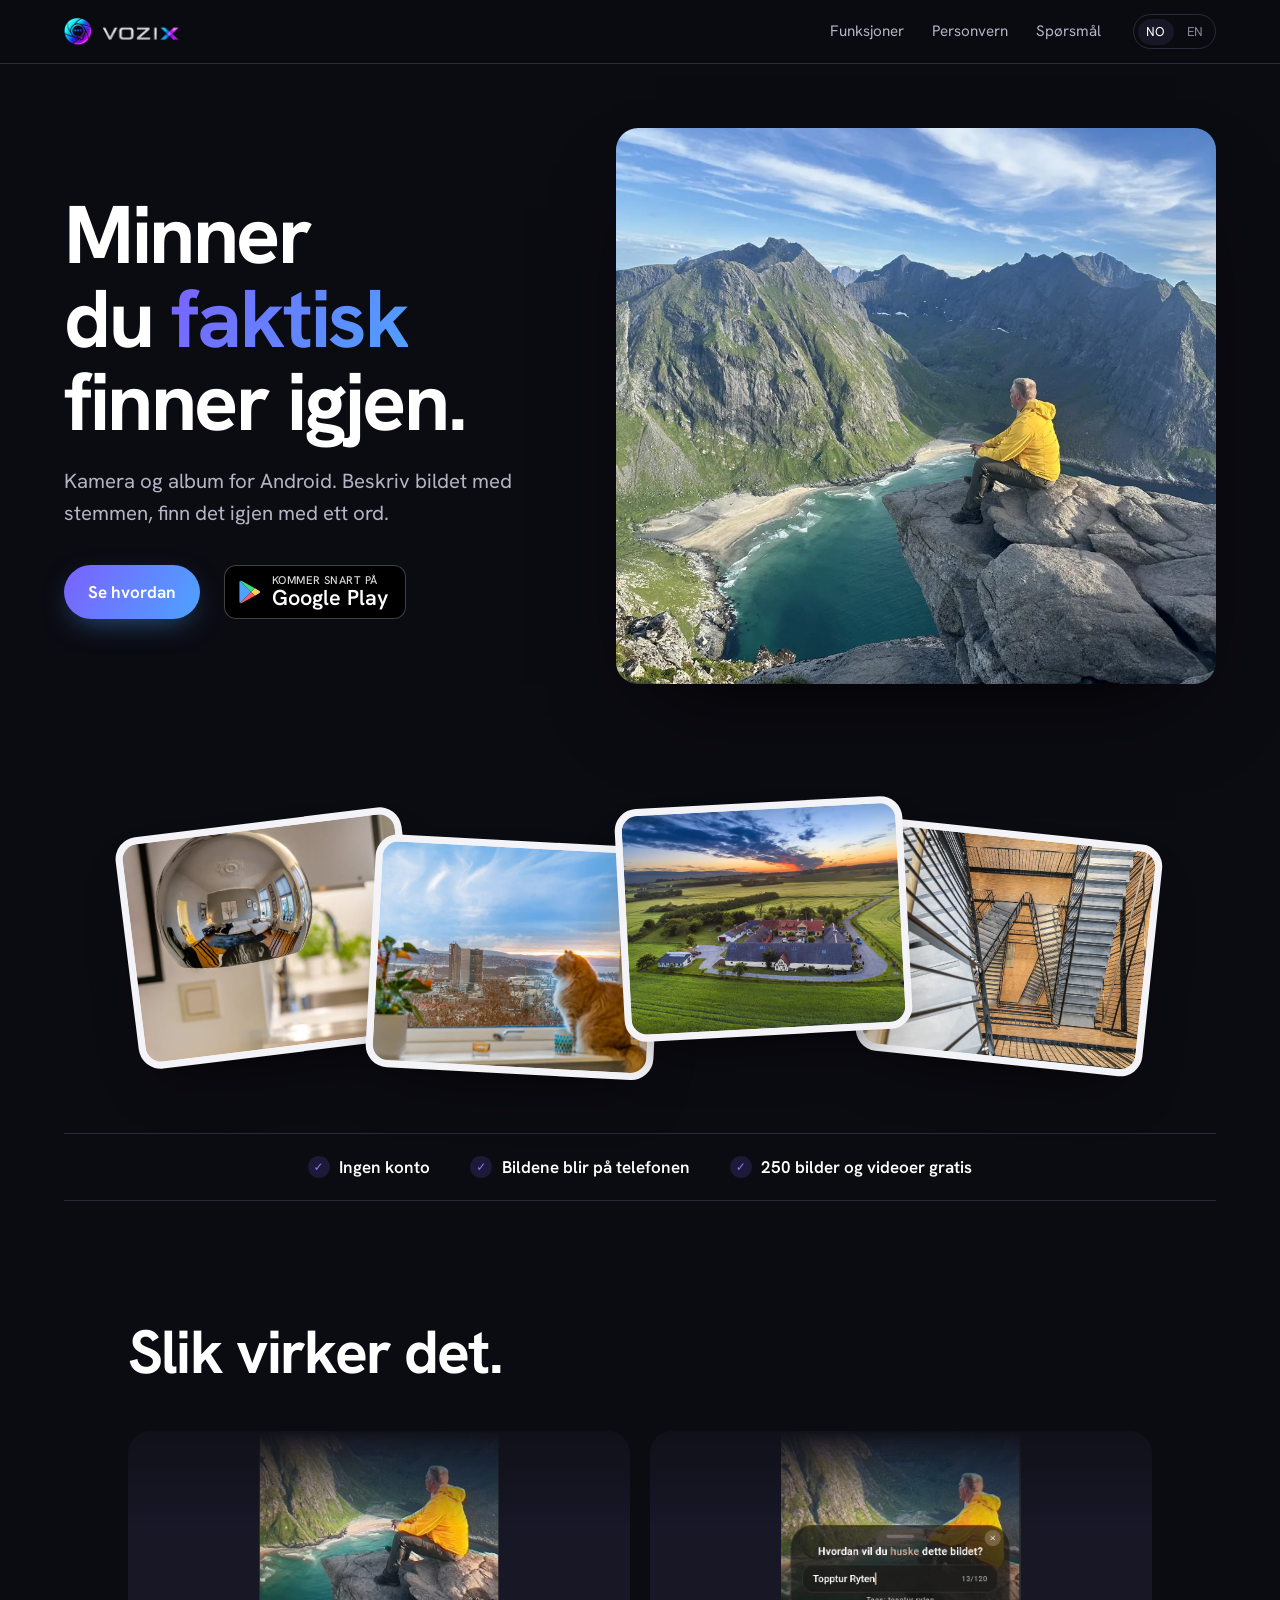
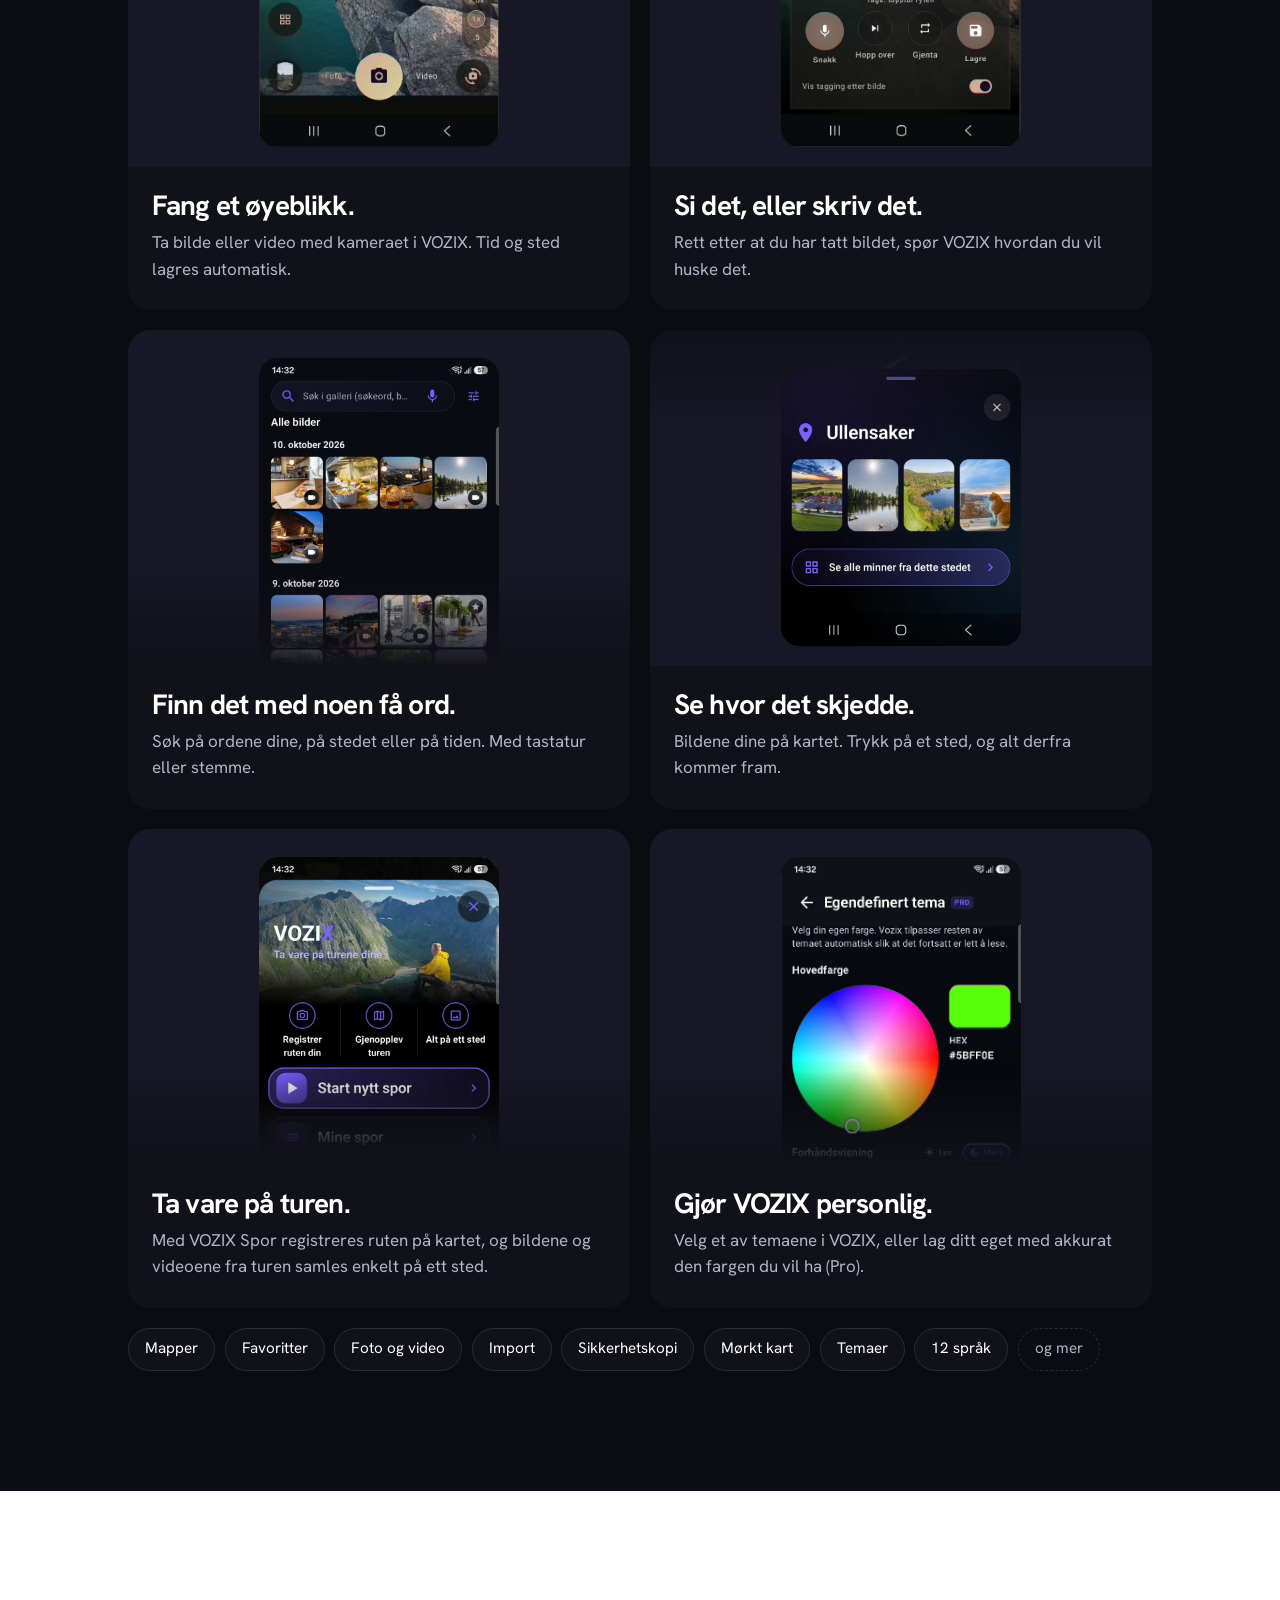
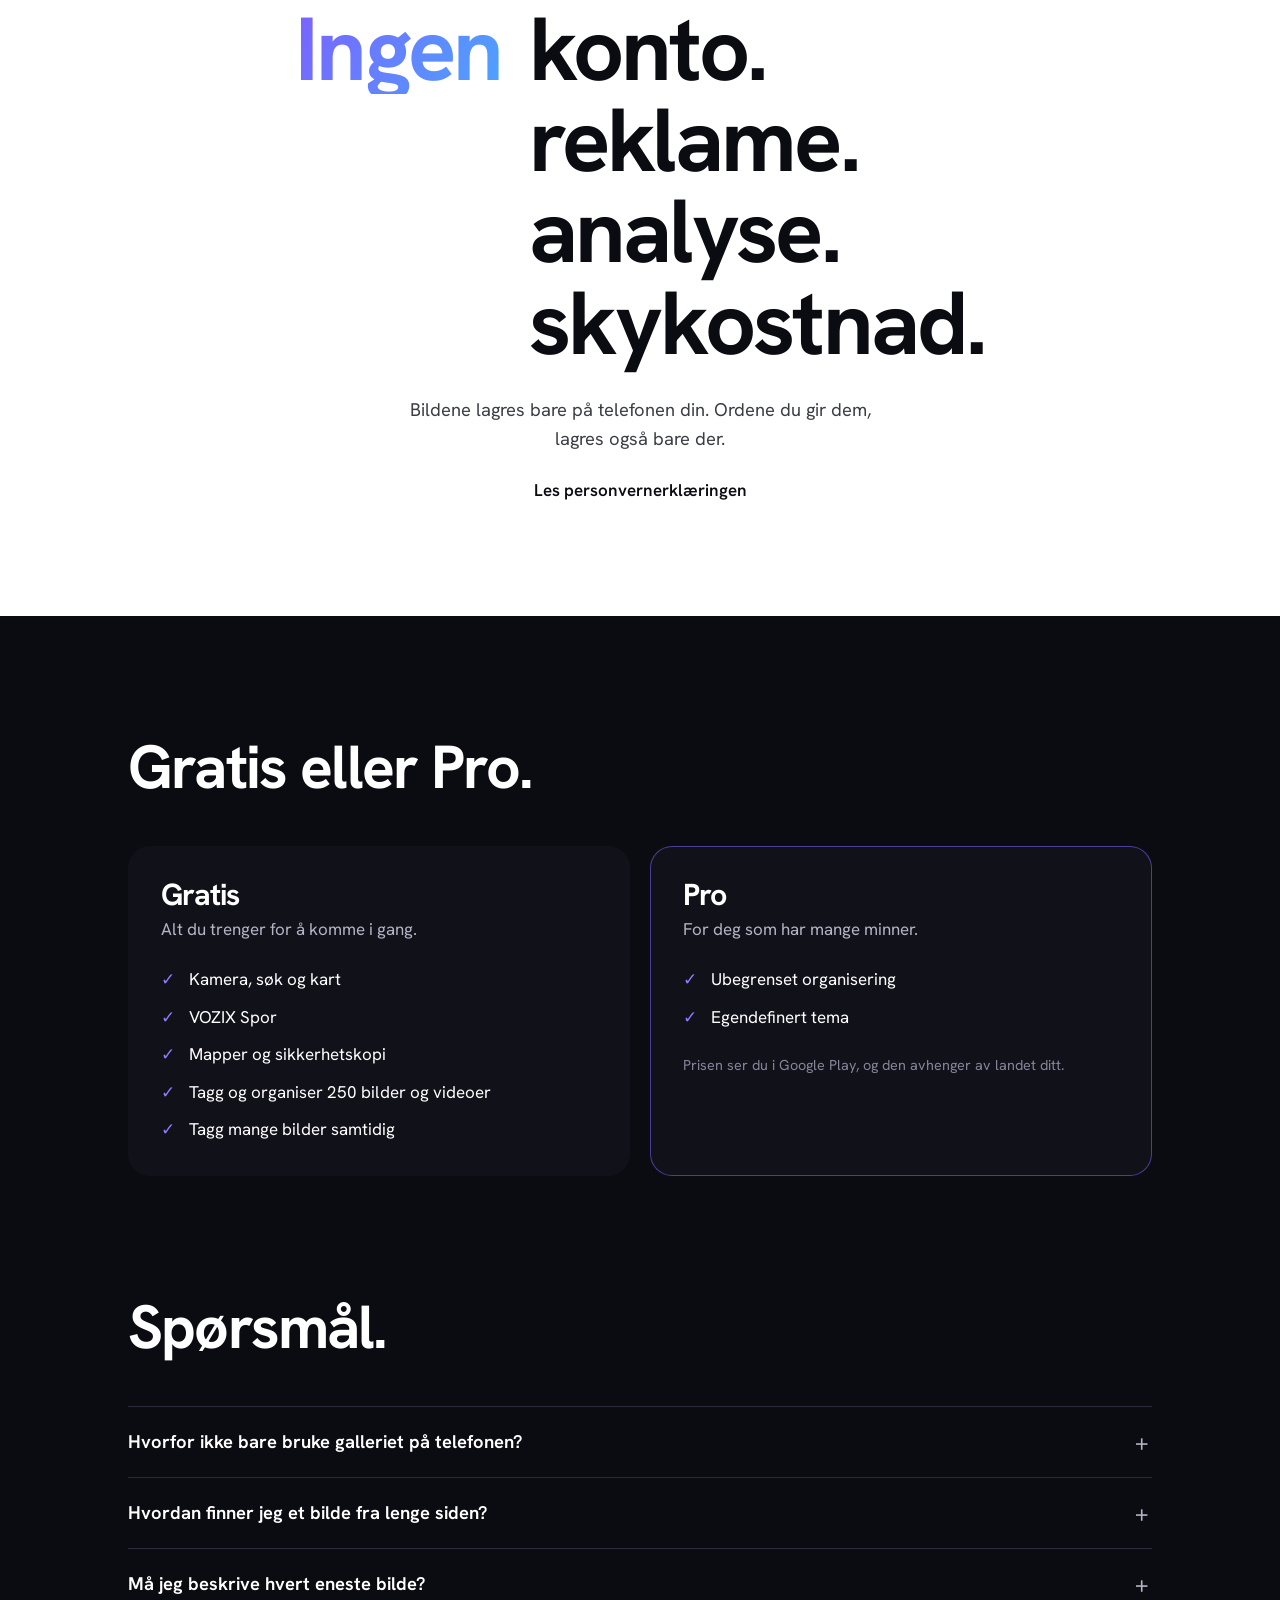
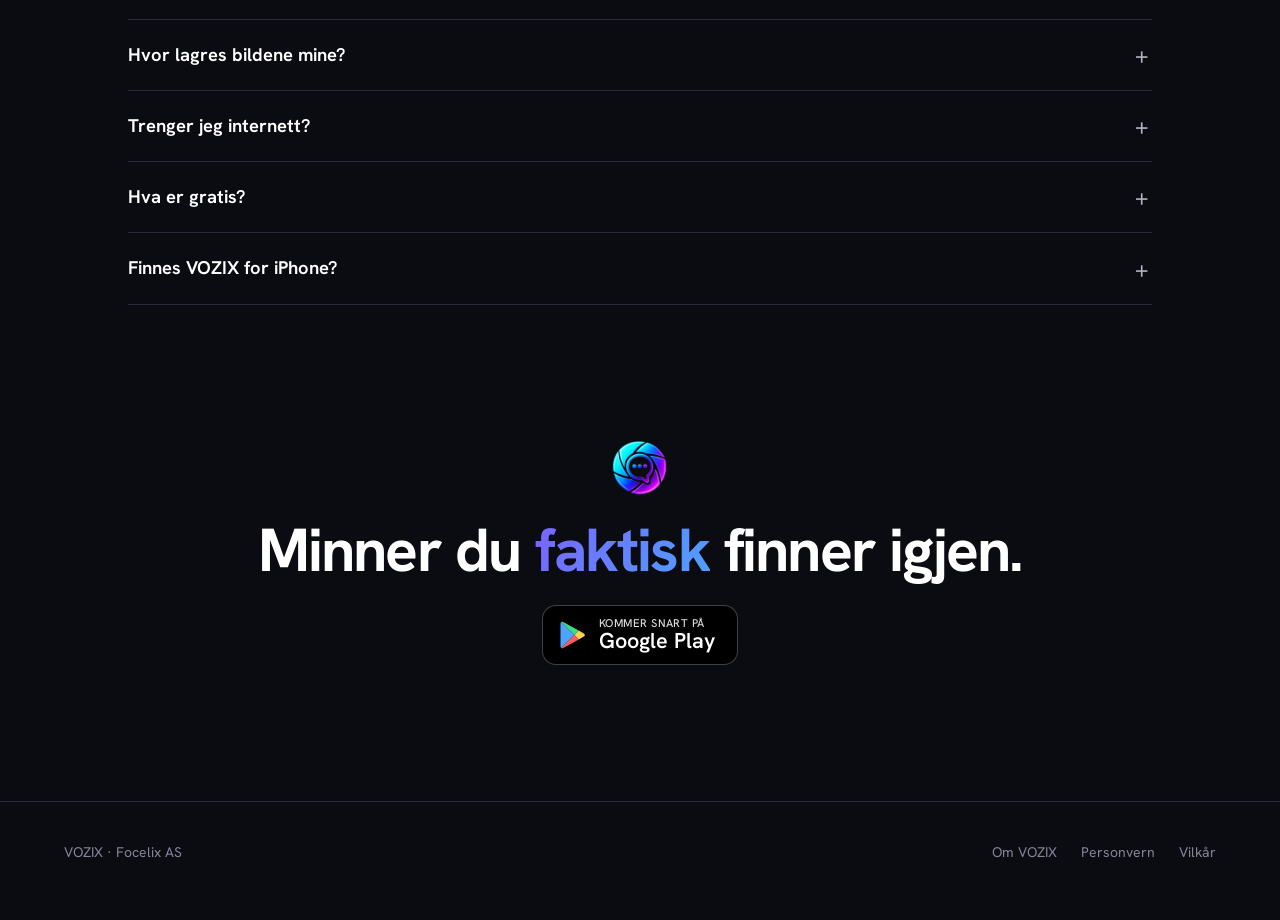
==== commit bc0428b6: "Publisert fra vozix-website 950119d" ====
--- a/index.html
+++ b/index.html
@@ -1,4 +1,4 @@
-<!DOCTYPE html><html lang="nb"><head><meta charset="utf-8"><meta name="viewport" content="width=device-width, initial-scale=1"><link rel="canonical" href="https://vozix.no/"><meta name="theme-color" content="#0b0b12"><meta name="description" content="VOZIX er kamera og album for Android. Beskriv bildet med egne ord, og finn det igjen med noen få ord."><link rel="icon" type="image/svg+xml" href="/favicon.svg"><link rel="icon" href="/favicon.ico" sizes="any"><link rel="apple-touch-icon" href="/apple-touch-icon.png"><!-- Delingsbilde og tekst for Facebook, Messenger og andre (2026-10-23). Adressen forutsetter vozix.no. --><meta property="og:type" content="website"><meta property="og:site_name" content="VOZIX"><meta property="og:url" content="https://vozix.no/"><meta property="og:title" content="VOZIX · Minner du faktisk finner igjen"><meta property="og:description" content="VOZIX er kamera og album for Android. Beskriv bildet med egne ord, og finn det igjen med noen få ord."><meta property="og:image" content="https://vozix.no/assets/og/vozix-og.jpg"><meta property="og:image:width" content="1200"><meta property="og:image:height" content="630"><meta property="og:image:alt" content="VOZIX: Minner du faktisk finner igjen."><meta property="og:locale" content="nb_NO"><meta property="og:locale:alternate" content="en_GB"><meta name="twitter:card" content="summary_large_image"><title>VOZIX · Minner du faktisk finner igjen</title><link rel="stylesheet" href="/_astro/index.DqmMQdll.css"><link rel="stylesheet" href="/_astro/global.CralrcRG.css"></head><body class="v3" data-theme="dark"><header class="v3-header"><a class="v3-brand" href="#top" aria-label="VOZIX, til toppen" data-i18n-aria="brand.aria"><img src="/assets/v2/logo-icon.png" alt="" width="128" height="124"><img src="/assets/v2/logo-text.png" alt="VOZIX" width="320" height="66"></a><nav class="v3-nav" aria-label="Hovedmeny" data-i18n-aria="nav.aria"><a href="#funksjoner" data-i18n="nav.feat">Funksjoner</a><a href="#personvern" data-i18n="nav.priv">Personvern</a><a href="#sporsmal" data-i18n="nav.faq">Spørsmål</a></nav><div class="v3-lang" role="group" aria-label="Språk" data-i18n-aria="lang.aria"><button type="button" data-lang="nb" lang="nb" aria-pressed="true">NO</button><button type="button" data-lang="en" lang="en" aria-pressed="false">EN</button></div></header><main id="top"><section class="v3-hero" aria-labelledby="v3-title"><div class="v3-hero-copy"><h1 id="v3-title" data-i18n-html="hero.title">Minner du <span class="v3-grad">faktisk</span> finner&nbsp;igjen.</h1><p class="v3-lead" data-i18n="hero.lead">Kamera og album for Android. Beskriv bildet med stemmen, finn det igjen med ett ord.</p><div class="v3-actions"><a class="v3-btn" href="#funksjoner" data-i18n="hero.cta">Se hvordan</a><a class="v3-play v3-play-sm" data-magnet href="https://play.google.com/store/apps/details?id=no.kimde.memoryphotoapp" target="_blank" rel="noopener" aria-label="Last ned VOZIX på Google Play" data-i18n-aria="play.aria"><svg width="26" height="28" viewBox="0 0 26 28" aria-hidden="true"><path d="M1.2 1.1 14.4 14 1.2 26.9c-.4-.3-.7-.9-.7-1.6V2.7c0-.7.3-1.3.7-1.6Z" fill="#4da3ff"></path><path d="m18.8 9.6-4.4 4.4 4.4 4.4 5-2.8c1.4-.8 1.4-2.4 0-3.2l-5-2.8Z" fill="#ffd34d"></path><path d="M1.2 1.1c.5-.4 1.2-.4 2 0l15.6 8.5-4.4 4.4L1.2 1.1Z" fill="#3ddc84"></path><path d="M1.2 26.9 14.4 14l4.4 4.4-15.6 8.5c-.8.4-1.5.4-2 0Z" fill="#ff5a5f"></path></svg><span class="v3-play-inner"><small data-i18n="play.small">Tilgjengelig på</small>Google Play</span></a></div></div><div class="v3-hero-visual" aria-hidden="true"><figure class="v3-photo"><img src="/assets/v2/ryten-hero-1200.webp" alt="" width="1200" height="900" fetchpriority="high"></figure></div></section><div class="v3-fan" aria-hidden="true"><figure class="v3-fan-card"><img src="/assets/v3/vifte-lampe.webp" alt="" width="800" height="640" loading="lazy" decoding="async"></figure><figure class="v3-fan-card"><img src="/assets/v3/vifte-katt.webp" alt="" width="800" height="640" loading="lazy" decoding="async"></figure><figure class="v3-fan-card"><img src="/assets/v3/vifte-gard.webp" alt="" width="800" height="640" loading="lazy" decoding="async"></figure><figure class="v3-fan-card"><img src="/assets/v3/vifte-trapp.webp" alt="" width="800" height="640" loading="lazy" decoding="async"></figure></div><ul class="v3-strip" aria-label="Kort fortalt" data-i18n-aria="strip.aria"><li><span class="v3-check" aria-hidden="true">✓</span><span data-i18n="strip.1">Ingen konto</span></li><li><span class="v3-check" aria-hidden="true">✓</span><span data-i18n="strip.2">Bildene blir på telefonen</span></li><li><span class="v3-check" aria-hidden="true">✓</span><span data-i18n="strip.3">250 bilder og videoer gratis</span></li></ul><section class="v3-block" aria-labelledby="funksjoner"><h2 id="funksjoner" data-i18n="feat.title">Slik virker det.</h2><div class="v3-cards"><article class="v3-card v3-card-bottom" id="kort-fang"><div class="v3-card-visual"><img src="/assets/screenshots/camera-ryten-sb.png" alt="Kameraet i VOZIX med utsikten fra Ryten i søkeren." data-i18n-alt="card.fang.alt" width="547" height="1173" loading="lazy" decoding="async"></div><h3 data-i18n="card.fang.title">Fang et øyeblikk.</h3><p data-i18n="card.fang.text">Ta bilde eller video med kameraet i VOZIX. Tid og sted lagres automatisk.</p></article><article class="v3-card v3-card-bottom" id="kort-beskriv"><div class="v3-card-visual"><img src="/assets/screenshots/tagging-ryten-sb.png" alt="VOZIX spør «Hvordan vil du huske dette bildet?», og feltet inneholder «Topptur Ryten»." data-i18n-alt="card.beskriv.alt" width="547" height="1173" loading="lazy" decoding="async"></div><h3 data-i18n="card.beskriv.title">Si det, eller skriv det.</h3><p data-i18n="card.beskriv.text">Rett etter at du har tatt bildet, spør VOZIX hvordan du vil huske det.</p></article><article class="v3-card" id="kort-finn"><div class="v3-card-visual"><img src="/assets/screenshots/galleri-hverdag.webp" alt="Alle bilder i VOZIX, sortert etter dato, med søkefeltet øverst." data-i18n-alt="card.finn.alt" width="720" height="1560" loading="lazy" decoding="async"></div><h3 data-i18n="card.finn.title">Finn det med noen få ord.</h3><p data-i18n="card.finn.text">Søk på ordene dine, på stedet eller på tiden. Med tastatur eller stemme.</p></article><article class="v3-card v3-card-bottom" id="kort-kart"><div class="v3-card-visual"><img src="/assets/screenshots/kart-sted.webp" alt="Kartet i VOZIX med et valgt sted og bildene som ble tatt der." data-i18n-alt="card.kart.alt" width="720" height="960" loading="lazy" decoding="async"></div><h3 data-i18n="card.kart.title">Se hvor det skjedde.</h3><p data-i18n="card.kart.text">Bildene dine på kartet. Trykk på et sted, og alt derfra kommer fram.</p></article><article class="v3-card" id="kort-spor"><div class="v3-card-visual"><img src="/assets/screenshots/spor-start.webp" alt="VOZIX Spor med knappen Start nytt spor og de siste sporene." data-i18n-alt="card.spor.alt" width="720" height="940" loading="lazy" decoding="async"></div><h3 data-i18n="card.spor.title">Ta vare på turen.</h3><p data-i18n="card.spor.text">Med VOZIX Spor registreres ruten på kartet, og bildene og videoene fra turen samles enkelt på ett sted.</p></article><article class="v3-card" id="kort-tema"><div class="v3-card-visual"><img src="/assets/screenshots/theme-egendefinert-gronn-sb.webp" alt="Egendefinert tema i VOZIX med fargehjul, valgt grønnfarge og forhåndsvisning." data-i18n-alt="card.tema.alt" width="512" height="1105" loading="lazy" decoding="async"></div><h3 data-i18n="card.tema.title">Gjør VOZIX personlig.</h3><p data-i18n="card.tema.text">Velg et av temaene i VOZIX, eller lag ditt eget med akkurat den fargen du vil ha (Pro).</p></article></div><p class="v3-swipe" aria-hidden="true"><span data-i18n="swipe">Sveip for å se flere</span><span>→</span></p><ul class="v3-pills" aria-label="Mer i VOZIX" data-i18n-aria="more.aria"><li data-i18n="more.0">Mapper</li><li data-i18n="more.1">Favoritter</li><li data-i18n="more.2">Foto og video</li><li data-i18n="more.3">Import</li><li data-i18n="more.4">Sikkerhetskopi</li><li data-i18n="more.5">Mørkt kart</li><li data-i18n="more.6">Temaer</li><li data-i18n="more.7">12 språk</li><li class="v3-pill-more" data-i18n="more.more">og mer</li></ul></section><section class="v3-band" id="personvern" aria-labelledby="v3-priv-title"><h2 id="v3-priv-title" class="v3-none"><span class="v3-none-word v3-grad" data-i18n="priv.none">Ingen</span><span class="v3-none-list"><span data-i18n="priv.1">konto.</span><span data-i18n="priv.2">reklame.</span><span data-i18n="priv.3">analyse.</span><span data-i18n="priv.4">skykostnad.</span></span></h2><p data-i18n="priv.text">Bildene lagres bare på telefonen din. Ordene du gir dem, lagres også bare der.</p><a class="v3-link" href="/personvern" data-i18n-href="href.priv" data-dialog="personvernerklaering" data-i18n="priv.link">Les personvernerklæringen</a></section><section class="v3-block" id="pris" aria-labelledby="v3-price-title"><h2 id="v3-price-title" data-i18n="price.title">Gratis eller Pro.</h2><div class="v3-plans"><article class="v3-plan"><h3 data-i18n="free.title">Gratis</h3><p class="v3-plan-sub" data-i18n="free.sub">Alt du trenger for å komme i gang.</p><ul><li data-i18n="free.1">Kamera, søk og kart</li><li data-i18n="free.2">VOZIX Spor</li><li data-i18n="free.3">Mapper og sikkerhetskopi</li><li data-i18n="free.4">Tagg og organiser 250 bilder og videoer</li><li data-i18n="free.5">Tagg mange bilder samtidig</li></ul></article><article class="v3-plan v3-plan-pro"><h3 data-i18n="pro.title">Pro</h3><p class="v3-plan-sub" data-i18n="pro.sub">For deg som har mange minner.</p><ul><li data-i18n="pro.1">Ubegrenset organisering</li><li data-i18n="pro.2">Egendefinert tema</li></ul><p class="v3-plan-price" data-i18n="pro.price">Prisen ser du i Google Play, og den avhenger av landet ditt.</p></article></div></section><section class="v3-block" aria-labelledby="sporsmal"><h2 id="sporsmal" data-i18n="faq.title">Spørsmål.</h2><div class="v3-faq"><details><summary data-i18n="faq.4.q">Hvorfor ikke bare bruke galleriet på telefonen?</summary><p data-i18n="faq.4.a">Galleriet sorterer bildene etter dato, men datoen husker du sjelden. Du husker «hytta», «bursdagen til mormor» eller «Ryten». I VOZIX gir du bildet akkurat de ordene, og finner det igjen med dem.</p></details><details><summary data-i18n="faq.5.q">Hvordan finner jeg et bilde fra lenge siden?</summary><p data-i18n="faq.5.a">Skriv eller si et ord du ga bildet, et sted eller en tid, som «Oslo» eller «i går». Eller åpne kartet og trykk på stedet der du var.</p></details><details><summary data-i18n="faq.6.q">Må jeg beskrive hvert eneste bilde?</summary><p data-i18n="faq.6.a">Nei. Sted og tid lagres automatisk. Taggingen kan du enkelt skru av og på i innstillingene, så du kan ta alle bildene på festen og tagge dem dagen derpå.</p></details><details><summary data-i18n="faq.0.q">Hvor lagres bildene mine?</summary><p data-i18n="faq.0.a">Bare på telefonen din. VOZIX har ingen konto og ingen egen sky. Vil du ha en sikkerhetskopi, lager du en fil og bestemmer selv hvor den skal ligge.</p></details><details><summary data-i18n="faq.1.q">Trenger jeg internett?</summary><p data-i18n="faq.1.a">Nei, for å ta bilder, beskrive dem og søke. Kartbildet kommer fra Google Maps og trenger nett. Stedsnavn og talegjenkjenning bruker Androids egne tjenester.</p></details><details><summary data-i18n="faq.3.q">Hva er gratis?</summary><p data-i18n="faq.3.a">Kamera, søk, kart, VOZIX Spor, mapper, tagging av mange bilder samtidig og sikkerhetskopi. Du kan ta og importere så mange bilder og videoer du vil, og tagge og organisere 250 av dem gratis.</p></details><details><summary data-i18n="faq.2.q">Finnes VOZIX for iPhone?</summary><p data-i18n="faq.2.a">Ikke ennå, men den er under utvikling.</p></details></div></section><section class="v3-end" aria-labelledby="v3-end-title"><img src="/assets/v2/logo-icon.png" alt="" width="64" height="62"><h2 id="v3-end-title" data-i18n-html="end.title">Minner du <span class="v3-grad">faktisk</span> finner&nbsp;igjen.</h2><a class="v3-play" data-magnet href="https://play.google.com/store/apps/details?id=no.kimde.memoryphotoapp" target="_blank" rel="noopener" aria-label="Last ned VOZIX på Google Play" data-i18n-aria="play.aria"><svg width="26" height="28" viewBox="0 0 26 28" aria-hidden="true"><path d="M1.2 1.1 14.4 14 1.2 26.9c-.4-.3-.7-.9-.7-1.6V2.7c0-.7.3-1.3.7-1.6Z" fill="#4da3ff"></path><path d="m18.8 9.6-4.4 4.4 4.4 4.4 5-2.8c1.4-.8 1.4-2.4 0-3.2l-5-2.8Z" fill="#ffd34d"></path><path d="M1.2 1.1c.5-.4 1.2-.4 2 0l15.6 8.5-4.4 4.4L1.2 1.1Z" fill="#3ddc84"></path><path d="M1.2 26.9 14.4 14l4.4 4.4-15.6 8.5c-.8.4-1.5.4-2 0Z" fill="#ff5a5f"></path></svg><span class="v3-play-inner"><small data-i18n="play.small">Tilgjengelig på</small>Google Play</span></a></section></main><footer class="v3-footer"><span>VOZIX · Focelix AS</span><nav class="v3-footer-links" aria-label="VOZIX"><a href="#om-vozix" data-dialog="om-vozix" data-i18n="foot.about">Om VOZIX</a><a href="/personvern" data-i18n-href="href.priv" data-dialog="personvernerklaering" data-i18n="foot.priv">Personvern</a><a href="/vilkar" data-i18n-href="href.terms" data-dialog="brukervilkar" data-i18n="foot.terms">Vilkår</a></nav></footer><dialog class="v3-legal v3-about" id="om-vozix" aria-labelledby="v3-about-title"><div class="v3-legal-doc"><div class="v3-legal-bar"><button type="button" class="v3-legal-close" data-dialog-close data-i18n="close">Lukk</button></div><h2 id="v3-about-title" data-i18n="about.title">Om VOZIX</h2><p data-i18n="about.p1">VOZIX er en norsk app for Android som lar deg finne bildene dine igjen slik du husker dem. Bildene og ordene du gir dem, blir på telefonen din.</p><p data-i18n="about.p2">Appen utvikles og utgis av Focelix AS (org.nr. 815 487 052).</p><h3 id="v3-about-contact" data-i18n="about.contact">Kontakt oss</h3><p data-i18n="about.p3">Har du spørsmål, tilbakemeldinger eller ideer, skriv til oss. Vi svarer så fort vi kan.</p><p><a class="v3-about-mail" href="mailto:support@vozix.no" target="_top" rel="noopener">support@vozix.no</a></p></div></dialog><dialog class="v3-legal" id="personvernerklaering" aria-label="Personvernerklæring" data-i18n-aria="legal.aria"><article class="v3-legal-doc" lang="nb" aria-labelledby="v3-personvernerklaering-title-nb"><div class="v3-legal-bar"><button type="button" class="v3-legal-close" data-dialog-close>Lukk</button></div><h2 id="v3-personvernerklaering-title-nb">Personvernerklæring for Vozix</h2><p class="v3-legal-updated">Sist oppdatert: 1. november 2026</p><h3>Kort fortalt</h3><ul><li>Bildene, videoene, sporene, søkeordene og beskrivelsene dine ligger på telefonen din. Vi har ingen server som tar imot dem, og vi kan ikke se dem.</li><li>Vozix har ingen brukerkonto, ingen reklame og ingen analyseverktøy, og sporer deg ikke for reklame eller statistikk. Vi selger ikke data.</li><li>Noen funksjoner sender data ut av telefonen: tale-til-tekst, stedsnavn, kartene, QR-skanning, kjøp av PRO og kartet i film. Det meste går til Google, og kartet i film kommer fra OpenFreeMap. Dette er forklart i punkt 4.</li><li>Kjøper du Vozix PRO, får vi opplysninger om selve kjøpet fra Google Play, men ikke betalingsopplysningene dine.</li></ul><h3>1. Hvem som er ansvarlig</h3><p>Vozix utvikles og utgis av Focelix AS (org.nr. 815 487 052), Korshagen 18b, 2020 Skedsmokorset.</p><p>E-post: <a href="mailto:support@vozix.no">support@vozix.no</a></p><p>Nettside: <a href="https://vozix.no" rel="noopener">https://vozix.no</a></p><p>Har du spørsmål om personvern, eller vil du bruke rettighetene dine, skriver du til oss på e-post.</p><h3>2. Hva som lagres på telefonen din</h3><p>Dette lagres bare lokalt på telefonen, i Vozix sin egen lagring:</p><ul><li>Bilder og videoer du tar med Vozix-kameraet, og bilder og videoer du importerer. Når du importerer, lager Vozix en egen kopi. Originalen på telefonen blir ikke endret.</li><li>Søkeord, beskrivelser, favoritter og mapper du lager.</li><li>Hvor og når bildet ble tatt (posisjon og tidspunkt), hvis du har gitt tilgang til posisjon eller bildet allerede har denne informasjonen. Du kan også legge inn eller endre posisjonen selv på kartet.</li><li>Stedsnavn som hentes fra posisjonen (se punkt 4).</li><li>Automatiske søkeord laget av tidspunkt og stedsnavn. Vozix analyserer ikke innholdet i bildene dine, og bruker ikke kunstig intelligens på bildene.</li><li>Innstillingene dine.</li><li>Et digitalt fingeravtrykk av hver fil (en matematisk kode beregnet fra filens innhold). Det brukes bare til å telle hvor mange bilder du har organisert i gratisversjonen, og sier ingenting om deg eller telefonen din.</li></ul><p>Vozix lagrer ikke det du skriver i søkefeltet, og lagrer aldri lydopptak fra tale-til-tekst.</p><p>Bilder og videoer du tar med Vozix-kameraet, lagres også i telefonens vanlige bildegalleri, slik at du finner dem i andre apper.</p><p>VOZIX Spor: Du kan selv starte opptak av en tur. Mens opptaket pågår, registrerer Vozix telefonens posisjon, også når appen er i bakgrunnen eller skjermen er av. Da vises et varsel om at opptaket pågår, og du kan stoppe det i appen eller fra varselet. Vozix registrerer ikke posisjonen din i bakgrunnen utenom et opptak du selv har startet, og ber ikke om tillatelsen til posisjon i bakgrunnen. Ruten (posisjoner med tidspunkt og nøyaktighet, og høyde og fart når telefonen oppgir det), start- og sluttid, navnet du gir sporet og hvilke av minnene dine som hører til sporet, lagres bare lokalt på telefonen. Spor kan vises sammen med minnene dine på kartet og i Mine spor. Sporopptak er ingen skytjeneste, og sporene sendes ikke til oss.</p><p>Film: Under Spor kan du lage en film av et spor. Vozix bygger da en MP4-fil på telefonen din av bildene og videoene dine, ruten, et kart og musikken du velger. Den ferdige filmen lagres i telefonens vanlige galleri (mappen Movies/VOZIX) som en vanlig fil som andre apper med tilgang til videoer kan se. Du bestemmer selv om du deler den, og den sendes ikke til oss. Minner i Sikker mappe tas ikke med i film.</p><h3>3. Hva vi i Focelix AS får</h3><ul><li>Kjøp av Vozix PRO: Google Play gir oss opplysninger om kjøpet, for eksempel ordrenummer, produkt, abonnementstype, tidspunkt, land og beløp. Vi får ikke kort- eller betalingsopplysningene dine. Vi bruker opplysningene til å levere PRO, til regnskap og til å svare deg hvis du kontakter oss om kjøpet.</li><li>Når du kontakter oss: Vi får e-postadressen din og det du skriver. Vi bruker det bare til å svare deg.</li></ul><p>Det rettslige grunnlaget er at behandlingen er nødvendig for å oppfylle avtalen med deg (personvernforordningen artikkel 6 nr. 1 bokstav b), og at vi har plikt til å oppbevare regnskapsopplysninger (artikkel 6 nr. 1 bokstav c).</p><p>Vi bruker ingen analyseverktøy, reklame-ID eller annen sporing for reklame eller statistikk i appen.</p><p>Krasj og feil: Har du valgt å dele bruks- og diagnosedata med Google i telefonens innstillinger, kan Google Play gi oss oversikt over krasj og frys i Vozix, med telefonmodell, Android-versjon og hvor i appen feilen skjedde. Vi får ikke vite hvem du er. Vi bruker dette bare til å rette feil.</p><h3>4. Når data forlater telefonen</h3><p>Vozix sender ingenting til oss. Noen funksjoner bruker likevel tjenester i telefonen eller fra andre selskaper, og da sendes data til disse:</p><ul><li>Tale-til-tekst: Når du trykker på mikrofonknappen for å snakke inn søkeord, beskrivelse, søk (også søket i Mine spor) eller navnet på et spor, brukes telefonens talegjenkjenning. Hvilken tjeneste det er, avhenger av telefonen. På de fleste Android-telefoner er det Google. Avhengig av telefonen og innstillingene kan lyden behandles på selve telefonen eller sendes til denne tjenesten for å gjøres om til tekst. Vozix styrer ikke dette og kan ikke se hva som skjer. Vozix får bare tilbake teksten og lagrer ikke lyden. Teksten lagres på telefonen som annen tekst du skriver, for eksempel som navnet på et spor.</li><li>Stedsnavn: For å vise stedsnavn (for eksempel «Bergen») sendes bildets posisjon til telefonens stedsnavntjeneste, som på de fleste telefoner er Google.</li><li>Kartet: Kartene i Vozix leveres av Google Maps. Det gjelder hovedkartet, kartet der du velger posisjon for et bilde, og satellittkartene i Mine spor hvis du har slått dem på. Når et kart vises, henter det kartdata fra Google for området som vises, og Google kan derfor få vite hvilke kartområder du ser på. Google får også teknisk informasjon som IP-adresse, telefonmodell, Android-versjon, en egen kart-ID, krasjdata fra karttjenesten og hvordan du bruker kartet (for eksempel zooming). Viser du din egen posisjon på kartet, brukes den til å vise deg på kartet.</li><li>Satellittkart i Mine spor: Mine spor viser sporene dine på en skisse som tegnes på telefonen. Du kan selv slå på satellittkart fra Google under Innstillinger → Generelt. De er av som standard, og du kan slå dem av igjen samme sted. Innstillingen gjelder bare kartene i Mine spor, ikke hovedkartet eller kartet der du velger posisjon. Satellittkartene viser bare ruten, og bilder og videoer sendes ikke til Google av denne funksjonen.</li><li>Kartet i film (et unntak fra Google-kartene over): Når du lager en film med kartscener, henter Vozix kartstil, kartfliser, skrifttyper og symboler over internett fra OpenFreeMap, en karttjeneste drevet av Hyperknot Software Kft. i Ungarn. OpenFreeMap mottar IP-adressen din, teknisk informasjon om forespørselen og forespørsler om kartflisene som dekker området ruten ligger i, og kan dermed i praksis se omtrent hvor ruten er. Bildene, videoene, selve ruten og tekstene dine sendes ikke. OpenFreeMap behandler dette etter sin egen personvernerklæring: <a href="https://openfreemap.org/privacy/" rel="noopener">https://openfreemap.org/privacy/</a>. Kartdataene er fra OpenStreetMap-bidragsytere og OpenMapTiles.</li><li>Musikk i film: Musikken til film leveres av Google Play (Play Asset Delivery) når du installerer eller oppdaterer Vozix. Vozix laster ikke ned musikken selv, og ingenting om deg sendes til oss.</li><li>QR-skanning: Kameraet kan lese QR-koder. Selve skanningen skjer på telefonen, men Googles verktøy for dette (ML Kit) sender teknisk informasjon til Google, som telefonmodell, Android-versjon, appversjon, en ID for installasjonen og hvor raskt skanningen gikk. Bildet og innholdet i QR-koden sendes ikke. Åpner du en lenke fra en QR-kode, åpnes den i nettleseren din, og da gjelder nettsidens egne vilkår.</li><li>Kjøp: Kjøp av Vozix PRO skjer gjennom Google Play, og Google behandler betalingen etter sine egne vilkår.</li></ul><p>Google behandler disse dataene etter Googles personvernerklæring: <a href="https://policies.google.com/privacy" rel="noopener">https://policies.google.com/privacy</a></p><p>Det du selv velger å sende:</p><ul><li>Deling: Deler du et bilde, går det dit du velger i telefonens delingsmeny.</li><li>Sikkerhetskopi: Tar du sikkerhetskopi, lagres filen der du selv velger, for eksempel på telefonen, en minnepinne eller en skylagringsmappe. Den inneholder bildene og videoene dine, opplysningene du har lagt til på dem, mappene dine, sporene dine og rekkefølgen på hjemskjermen. Vozix har ingen egen skylagring. Velger du en skytjeneste, gjelder den tjenestens vilkår.</li></ul><h3>5. Tillatelser og hva de brukes til</h3><p>Du velger selv hvilke tillatelser du gir, og kan endre dem når som helst i telefonens innstillinger. Uten en tillatelse virker resten av appen som vanlig.</p><ul><li>Kamera: ta bilder og video, og skanne QR-koder.</li><li>Mikrofon: lyd på video og tale-til-tekst.</li><li>Posisjon (omtrentlig og presis): lagre hvor bilder tas, vise deg på kartet og ta opp spor med VOZIX Spor.</li><li>Forgrunnstjeneste for posisjon: la et sporopptak du selv har startet, fortsette når appen er i bakgrunnen eller skjermen er av. Vozix ber ikke om tillatelsen til posisjon i bakgrunnen.</li><li>Forgrunnstjeneste for film: la en film du selv har startet, bli ferdig mens appen er i bakgrunnen eller skjermen er av. Et varsel viser at filmen lages, og telefonen holdes våken til den er ferdig.</li><li>Bilder og video på telefonen, og posisjon i bilder: importere bilder og videoer med stedsinformasjon, og finne igjen bilder når du gjenoppretter fra sikkerhetskopi. Vozix endrer aldri bildene i telefonens galleri, bortsett fra når du selv sletter et bilde eller flytter det til Sikker mappe. Telefonen kan be deg bekrefte dette først.</li><li>Varsler: påminnelser om sikkerhetskopi og bilder uten søkeord, og varselet som vises mens et spor tas opp.</li><li>Internett: kart, stedsnavn, kartet i film og kjøp.</li><li>Kjøre ved oppstart: legge inn påminnelsene på nytt etter at telefonen er startet på nytt.</li><li>Vibrasjon: kort vibrasjon når du tar bilde.</li></ul><h3>6. Sikkerhet og Sikker mappe</h3><ul><li>Alt ligger i Vozix sin egen lagring på telefonen, som andre apper ikke har tilgang til.</li><li>Sikker mappe (PRO) låses med fingeravtrykk, ansikt eller telefonens skjermlås. Vozix mottar aldri biometriske data, bare om opplåsingen lyktes. Bildene ligger i Vozix sin private lagring, skjult for andre apper og for telefonens galleri. Bruk skjermlås på telefonen for best beskyttelse.</li><li>Når du flytter et bilde eller en video til Sikker mappe, skjules det i Vozix, og Android ber deg bekrefte at kopien i telefonens vanlige galleri slettes. Bekrefter du, slettes kopien, og bildet finnes da bare i Vozix og i sikkerhetskopiene dine. Avslår du, eller sletting mislykkes, ligger bildet likevel i Sikker mappe, men kopien blir værende i galleriet til du sletter den selv. Når du flytter et bilde ut av Sikker mappe, lager Vozix først en kopi i telefonens galleri og kontrollerer den. Vozix blokkerer skjermbilder og skjermopptak der bilder fra Sikker mappe vises.</li><li>Bilder i Sikker mappe og sporene dine krypteres i sikkerhetskopien med et passord du velger (AES-256). Passordet lagres ikke noe sted, verken i appen eller hos oss, og ingen kan gjenopprette det. Glemmer du passordet, kan de krypterte bildene og sporene ikke hentes tilbake.</li><li>Skriv derfor ned passordet og oppbevar det et trygt sted utenfor telefonen, for eksempel i en passordbehandler eller på papir hjemme.</li><li>Vozix kan minne deg på å ta sikkerhetskopi ukentlig, månedlig eller hver tredje måned. Det slår du på under Innstillinger → Sikkerhetskopi.</li></ul><h3>7. Hvor lenge data lagres, og hvordan du sletter dem</h3><ul><li>På telefonen: til du sletter dem. Du kan slette bilder, videoer, søkeord og mapper i appen.</li><li>Spor: til du sletter dem i Mine spor. Sletter du et spor, slettes ruten, men ikke bildene og videoene dine. Spor som allerede ligger i en sikkerhetskopi, slettes ikke av dette, men ligger der til du sletter sikkerhetskopien.</li><li>Avinstallerer du Vozix, slettes alt i Vozix sin egen lagring. Bilder og videoer du har tatt med Vozix-kameraet, ligger fortsatt i telefonens vanlige galleri og må slettes der.</li><li>Film: Filmer du har laget, lagres i telefonens galleri og ligger under Spor, Mine filmer. Du sletter en film der, og da slettes den permanent. Avinstallerer du Vozix, blir filmene liggende i galleriet til du sletter dem. Når du sletter et bilde eller en video som også ligger i telefonens vanlige galleri, kan Android beholde det i sin egen papirkurv i opptil 30 dager før det slettes for godt. Det bestemmer Android, ikke Vozix.</li><li>Sikkerhetskopier ligger der du lagret dem, til du sletter dem selv. Etter at du har godkjent det, kan Vozix slette eldre sikkerhetskopier som appen selv har laget, slik at bare det antallet du har valgt, beholdes.</li><li>Kjøpsopplysninger: så lenge du har abonnement, og deretter i fem år på grunn av regnskapsreglene (bokføringsloven).</li><li>E-post til oss: til saken er avsluttet, og senest 12 måneder etter siste kontakt.</li></ul><h3>8. Dine rettigheter</h3><p>Du har rett til innsyn i opplysninger vi har om deg, og til å få dem rettet eller slettet. Du kan også be om begrensning, protestere mot behandlingen og få utlevert opplysningene dine (dataportabilitet). Skriv til oss på <a href="mailto:support@vozix.no">support@vozix.no</a>. Vi svarer så raskt vi kan, og senest innen én måned.</p><p>Det meste av dataene dine har vi ikke, fordi de bare ligger på telefonen din. Dem styrer du selv i appen. Fra Google Play får vi bare opplysninger om kjøp og den vanlige statistikken Google gir alle apputviklere, som antall nedlastinger og krasjrapporter. Den forteller ikke hvem du er.</p><p>Mener du at vi behandler personopplysninger i strid med reglene, kan du klage til Datatilsynet (<a href="https://www.datatilsynet.no" rel="noopener">www.datatilsynet.no</a>), eller til datatilsynet i landet der du bor.</p><h3>9. Barn</h3><p>Vozix har ingen kontoer og samler ikke inn opplysninger om brukerne. Appen er ikke laget spesielt for barn.</p><h3>10. Endringer</h3><p>Endrer vi denne erklæringen, oppdaterer vi datoen øverst. Ved vesentlige endringer gir vi beskjed i appen før endringen gjelder.</p></article><article class="v3-legal-doc" lang="en" aria-labelledby="v3-personvernerklaering-title-en"><div class="v3-legal-bar"><button type="button" class="v3-legal-close" data-dialog-close>Close</button></div><h2 id="v3-personvernerklaering-title-en">Privacy policy for Vozix</h2><p class="v3-legal-updated">Last updated: 1 November 2026</p><h3>In short</h3><ul><li>Your photos, videos, tracks, keywords and descriptions stay on your phone. We have no server that receives them, and we cannot see them.</li><li>Vozix has no user account, no ads and no analytics tools, and does not track you for advertising or statistics. We do not sell data.</li><li>Some features send data off your phone: speech-to-text, place names, the maps, QR scanning, buying PRO and the map in films. Most of this goes to Google, and the map in films comes from OpenFreeMap. This is explained in section 4.</li><li>If you buy Vozix PRO, Google Play gives us information about the purchase itself, but not your payment details.</li></ul><h3>1. Who is responsible</h3><p>Vozix is developed and published by Focelix AS (org. no. 815 487 052), Korshagen 18b, 2020 Skedsmokorset, Norway.</p><p>Email: <a href="mailto:support@vozix.no">support@vozix.no</a></p><p>Website: <a href="https://vozix.no" rel="noopener">https://vozix.no</a></p><p>If you have questions about privacy, or want to use your rights, email us.</p><h3>2. What is stored on your phone</h3><p>The following is stored only locally on your phone, in Vozix's own storage:</p><ul><li>Photos and videos you take with the Vozix camera, and photos and videos you import. When you import, Vozix makes its own copy. The original on your phone is not changed.</li><li>Keywords, descriptions, favourites and folders you create.</li><li>Where and when a photo was taken (location and time), if you have allowed location access or the photo already contains this information. You can also add or change the location yourself on the map.</li><li>Place names looked up from the location (see section 4).</li><li>Automatic keywords made from the time and place name. Vozix does not analyse the content of your photos and does not use artificial intelligence on them.</li><li>Your settings.</li><li>A digital fingerprint of each file (a mathematical code calculated from the file's content). It is used only to count how many photos you have organised in the free version, and says nothing about you or your phone.</li></ul><p>Vozix does not store what you type in the search field, and never stores audio from speech-to-text.</p><p>Photos and videos you take with the Vozix camera are also saved in your phone's regular photo gallery, so you can find them in other apps.</p><p>VOZIX Spor: You can start recording a trip yourself. While the recording is running, Vozix records your phone's location, also when the app is in the background or the screen is off. A notification shows that the recording is running, and you can stop it in the app or from the notification. Vozix does not record your location in the background outside a recording you have started yourself, and does not ask for the background location permission. The route (locations with time and accuracy, and altitude and speed when the phone provides them), the start and end time, the name you give the track and which of your memories belong to it are stored only locally on your phone. Tracks can be shown together with your memories on the map and in My tracks. Track recording is not a cloud service, and your tracks are not sent to us.</p><p>Films: In Tracks you can make a film of a track. Vozix then builds an MP4 file on your phone from your photos, videos, the route, a map and the music you choose. The finished film is saved in your phone's regular gallery (the folder Movies/VOZIX) as an ordinary file that other apps with access to videos can see. You decide yourself if you share it, and it is not sent to us. Memories in Secure Folder are not included in films.</p><h3>3. What we at Focelix AS receive</h3><ul><li>Purchases of Vozix PRO: Google Play gives us information about the purchase, such as order number, product, subscription type, time, country and amount. We do not receive your card or payment details. We use this information to provide PRO, for accounting, and to reply if you contact us about your purchase.</li><li>When you contact us: We receive your email address and what you write. We use it only to reply to you.</li></ul><p>The legal basis is that the processing is necessary to perform our agreement with you (GDPR Article 6(1)(b)), and that we are legally required to keep accounting records (GDPR Article 6(1)(c)).</p><p>We use no analytics tools, advertising ID or other tracking for advertising or statistics in the app.</p><p>Crashes and errors: If you have chosen to share usage and diagnostics data with Google in your phone's settings, Google Play can give us an overview of crashes and freezes in Vozix, with phone model, Android version and where in the app the error happened. We do not learn who you are. We use this only to fix errors.</p><h3>4. When data leaves your phone</h3><p>Vozix sends nothing to us. Some features do, however, use services on your phone or from other companies, and data is then sent to them:</p><ul><li>Speech-to-text: When you tap the microphone button to speak keywords, a description, a search (also the search in My tracks) or the name of a track, your phone's speech recognition is used. Which service that is depends on your phone. On most Android phones it is Google. Depending on the phone and its settings, the audio may be processed on the phone itself or sent to that service to be turned into text. Vozix does not control this and cannot see which of the two happens. Vozix only receives the text and does not store the audio. The text is stored on your phone like other text you type, for example as the name of a track.</li><li>Place names: To show place names (for example "Bergen"), the photo's location is sent to your phone's place-name service, which on most phones is Google.</li><li>The map: The maps in Vozix are provided by Google Maps. This applies to the main map, the map where you choose a location for a photo, and the satellite maps in My tracks if you have turned them on. When a map is shown, it loads map data from Google for the area shown, so Google may learn which map areas you view. Google also receives technical information such as IP address, phone model, Android version, a map-specific ID, crash data from the map tool and how you use the map (for example zooming). If you show your own location on the map, it is used to show you on the map.</li><li>Satellite maps in My tracks: My tracks shows your tracks on a sketch drawn on your phone. You can turn on satellite maps from Google yourself under Settings → General. They are off by default, and you can turn them off again in the same place. This setting only applies to the maps in My tracks, not to the main map or the map where you choose a location. The satellite maps only show the route, and photos and videos are not sent to Google by this feature.</li><li>The map in films (an exception to the Google maps above): When you make a film with map scenes, Vozix loads the map style, map tiles, fonts and symbols over the internet from OpenFreeMap, a map service run by Hyperknot Software Kft. in Hungary. OpenFreeMap receives your IP address, technical information about the request and requests for the map tiles that cover the area of the route, so it can in practice see roughly where the route is. Your photos, videos, the route itself and your texts are not sent. OpenFreeMap processes this under its own privacy policy: <a href="https://openfreemap.org/privacy/" rel="noopener">https://openfreemap.org/privacy/</a>. The map data is from OpenStreetMap contributors and OpenMapTiles.</li><li>Music in films: The music for films is delivered by Google Play (Play Asset Delivery) when you install or update Vozix. Vozix does not download the music itself, and nothing about you is sent to us.</li><li>QR scanning: The camera can read QR codes. The scanning itself happens on your phone, but Google's tool for this (ML Kit) sends technical information to Google, such as phone model, Android version, app version, an ID for the installation and how fast the scan was. The image and the content of the QR code are not sent. If you open a link from a QR code, it opens in your browser, and that website's own terms apply.</li><li>Purchases: Vozix PRO is bought through Google Play, and Google processes the payment under its own terms.</li></ul><p>Google processes this data under Google's Privacy Policy: <a href="https://policies.google.com/privacy" rel="noopener">https://policies.google.com/privacy</a></p><p>What you choose to send yourself:</p><ul><li>Sharing: If you share a photo, it goes where you choose in your phone's share menu.</li><li>Backup: If you make a backup, the file is saved where you choose, for example on your phone, a USB stick or a cloud storage folder. It contains your photos and videos, the information you have added to them, your folders, your tracks and the order on your home screen. Vozix has no cloud storage of its own. If you choose a cloud service, that service's terms apply.</li></ul><h3>5. Permissions and what they are used for</h3><p>You decide which permissions to give, and can change them at any time in your phone's settings. Without a permission, the rest of the app works as usual.</p><ul><li>Camera: take photos and videos, and scan QR codes.</li><li>Microphone: sound on videos and speech-to-text.</li><li>Location (approximate and precise): save where photos are taken, show you on the map, and record tracks with VOZIX Spor.</li><li>Foreground service for location: let a track recording you have started yourself continue when the app is in the background or the screen is off. Vozix does not ask for the background location permission.</li><li>Foreground service for films: let a film you have started yourself be finished when the app is in the background or the screen is off. A notification shows that the film is being made, and the phone is kept awake until it is done.</li><li>Photos and videos on your phone, and location in photos: import photos and videos with location information, and find photos again when you restore from a backup. Vozix never changes the photos in your phone's gallery, except when you delete a photo or move it to Secure Folder yourself. Your phone may ask you to confirm this first.</li><li>Notifications: reminders about backups and photos without keywords, and the notification shown while a track is being recorded.</li><li>Internet: map, place names, the map in films and purchases.</li><li>Run at startup: set the reminders again after your phone restarts.</li><li>Vibration: a short vibration when you take a photo.</li></ul><h3>6. Security and Secure Folder</h3><ul><li>Everything is kept in Vozix's own storage on your phone, which other apps cannot access.</li><li>Secure Folder (PRO) is locked with your fingerprint, face or your phone's screen lock. Vozix never receives biometric data, only whether unlocking succeeded. The photos are kept in Vozix's private storage, hidden from other apps and from your phone's gallery. Use a screen lock on your phone for the best protection.</li><li>When you move a photo or video to Secure Folder, it is hidden in Vozix, and Android asks you to confirm that the copy in your phone's regular gallery is deleted. If you confirm, the copy is deleted and the photo then exists only in Vozix and in your backups. If you decline, or the deletion fails, the photo is still in Secure Folder, but the copy stays in your gallery until you delete it yourself. When you move a photo out of Secure Folder, Vozix first makes a copy in your phone's gallery and checks it. Vozix blocks screenshots and screen recording where photos from Secure Folder are shown.</li><li>Photos in Secure Folder and your tracks are encrypted in the backup with a password you choose (AES-256). The password is not stored anywhere, neither in the app nor with us, and no one can recover it. If you forget the password, the encrypted photos and tracks cannot be restored.</li><li>So write the password down and keep it somewhere safe away from your phone, for example in a password manager or on paper at home.</li><li>Vozix can remind you to make a backup every week, every month or every three months. You turn this on under Settings → Backup.</li></ul><h3>7. How long data is kept, and how to delete it</h3><ul><li>On your phone: until you delete it. You can delete photos, videos, keywords and folders in the app.</li><li>Tracks: until you delete them in My tracks. If you delete a track, the route is deleted, but not your photos and videos. Tracks already saved in a backup are not deleted by this; they stay there until you delete the backup.</li><li>If you uninstall Vozix, everything in Vozix's own storage is deleted. Photos and videos you took with the Vozix camera remain in your phone's regular gallery and must be deleted there.</li><li>Films: Films you have made are saved in your phone's gallery and are listed under Tracks, My films. You delete a film there, and it is then deleted permanently. If you uninstall Vozix, the films stay in the gallery until you delete them. When you delete a photo or video that is also in your phone's regular gallery, Android may keep it in its own trash for up to 30 days before it is deleted for good. That is set by Android, not by Vozix.</li><li>Backups stay where you saved them until you delete them yourself. After you have approved it, Vozix can delete older backups that the app made itself, so that only the number you chose is kept.</li><li>Purchase information: for as long as you have a subscription, and then for five years because of Norwegian accounting rules (the Bookkeeping Act).</li><li>Emails to us: until the matter is closed, and no later than 12 months after our last contact.</li></ul><h3>8. Your rights</h3><p>You have the right to access the information we hold about you, and to have it corrected or deleted. You can also ask us to restrict processing, object to it, and receive your information in a portable format. Email us at <a href="mailto:support@vozix.no">support@vozix.no</a>. We reply as soon as we can, and within one month at the latest.</p><p>Most of your data we do not have, because it is only on your phone. You control that yourself in the app. From Google Play we only receive purchase information and the standard statistics Google gives all app developers, such as the number of downloads and crash reports. These do not tell us who you are.</p><p>If you believe we process personal data in breach of the rules, you can complain to the Norwegian Data Protection Authority, Datatilsynet (<a href="https://www.datatilsynet.no" rel="noopener">www.datatilsynet.no</a>), or to the data protection authority in the country where you live.</p><h3>9. Children</h3><p>Vozix has no accounts and does not collect information about its users. The app is not made specifically for children.</p><h3>10. Changes</h3><p>If we change this policy, we update the date at the top. For significant changes, we tell you in the app before the change takes effect.</p></article></dialog><dialog class="v3-legal" id="brukervilkar" aria-label="Brukervilkår" data-i18n-aria="terms.aria"><article class="v3-legal-doc" lang="nb" aria-labelledby="v3-brukervilkar-title-nb"><div class="v3-legal-bar"><button type="button" class="v3-legal-close" data-dialog-close>Lukk</button></div><h2 id="v3-brukervilkar-title-nb">Brukervilkår for Vozix</h2><p class="v3-legal-updated">Sist oppdatert: 1. november 2026</p><h3>1. Om avtalen</h3><p>Disse vilkårene gjelder mellom deg og Focelix AS (org.nr. 815 487 052), som utvikler og utgir Vozix. Du godtar vilkårene når du tar appen i bruk. Hvordan vi behandler personopplysninger, står i personvernerklæringen.</p><h3>2. Hva Vozix er</h3><p>Vozix er en bildeapp for Android. Du tar bilder og video, legger til søkeord og beskrivelser, og finner bildene dine igjen med søk, mapper og kartet. Du kan ta opp turer som spor og lage filmer av dem. Alt lagres på telefonen din. Vozix har ingen konto og ingen egen skylagring.</p><h3>3. Gratis og PRO</h3><p>Vozix er gratis å laste ned og bruke. I gratisversjonen kan du organisere opptil 250 bilder og videoer, det vil si gi dem søkeord eller beskrivelse, legge dem i en mappe eller endre posisjonen. Grensen gjelder totalt, så sletter du et organisert bilde, får du ikke plassen tilbake. Bilder som allerede er organisert, kan du alltid se og endre. Du får beskjed før du når grensen.</p><p>Vozix PRO er et abonnement som fjerner grensen og gir flere funksjoner, som Sikker mappe. Hva som er med i PRO, står på PRO-siden i appen.</p><p>PRO inneholder også eget tema og å legge til posisjon på bilder som ikke har noen.</p><ul><li>Kjøp og betaling: PRO kjøpes gjennom Google Play, og betalingen går til Google Play. Prisen vises i Google Play før du kjøper.</li><li>Fornyelse: Abonnementet fornyes automatisk hver måned eller hvert år, etter hva du har valgt, til du sier det opp.</li><li>Ingen binding: Du kan si opp når som helst i Google Play (Abonnementer). Du beholder PRO ut perioden du har betalt for, og blir ikke trukket igjen.</li><li>Angrerett: PRO blir tilgjengelig med en gang. Google Play ber deg samtykke til at leveringen starter med en gang, og bekrefte at angreretten da faller bort (angrerettloven § 22 bokstav n). Du kan be om refusjon gjennom Google Play etter Googles retningslinjer. Dette begrenser ikke rettighetene du har etter norsk lov hvis noe er galt med PRO.</li><li>Prisendringer: Hvis prisen endres, får du beskjed fra Google Play i god tid, og du kan si opp før den nye prisen gjelder.</li><li>Ny telefon: Logg inn med samme Google-konto, så henter Vozix PRO-tilgangen din fra Google Play.</li><li>Når PRO avsluttes: Bildene, videoene og søkeordene dine blir liggende. Du går tilbake til gratisversjonen og dens grense for nye bilder. Sikker mappe kan fortsatt låses opp, og du kan se bildene og flytte dem ut igjen, men ikke legge til nye.</li></ul><h3>4. Innholdet ditt</h3><ul><li>Bildene, videoene og tekstene dine er dine. Vi får ingen rettigheter til dem, og vi har ikke tilgang til dem.</li><li>Du er selv ansvarlig for det du tar bilder av og lagrer. Vis hensyn til andres personvern når du fotograferer og deler bilder av andre.</li><li>Du kan ikke bruke Vozix til ulovlig innhold.</li><li>Filmer du lager, inneholder dine egne bilder, videoer og rute, og musikk fra Vozix. Du er ansvarlig for det du deler, og for at du har rett til å dele det filmen inneholder.</li></ul><h3>5. Ta vare på dataene dine</h3><p>Alt ligger bare på telefonen din, og vi har ingen kopi. Mister du telefonen, eller avinstallerer du appen, kan vi ikke hente tilbake dataene. Ta derfor sikkerhetskopi jevnlig. Det gjør du under Innstillinger → Sikkerhetskopi.</p><h3>6. Sikker mappe og passord</h3><ul><li>Sikker mappe låses med fingeravtrykk, ansikt eller telefonens skjermlås. Bildene ligger i Vozix sin private lagring, skjult for andre apper og for telefonens galleri.</li><li>Når du flytter et bilde eller en video til Sikker mappe, ber Android deg bekrefte at kopien i telefonens vanlige galleri slettes. Bekrefter du, finnes bildet da bare i Vozix. Avslår du, blir kopien liggende i galleriet. Avinstallerer du Vozix uten å ha tatt sikkerhetskopi, er bildene i Sikker mappe borte for godt.</li><li>I sikkerhetskopien krypteres bildene i Sikker mappe med et passord du velger selv. Passordet lagres ikke noe sted, og verken vi eller andre kan gjenopprette det. Det er ditt ansvar å ta vare på det. Skriv det ned og oppbevar det et trygt sted utenfor telefonen, for eksempel i en passordbehandler eller på papir hjemme.</li><li>Vozix kan minne deg på å ta sikkerhetskopi ukentlig, månedlig eller hver tredje måned. Det slår du på under Innstillinger → Sikkerhetskopi.</li><li>Vi er ikke ansvarlige for bilder som går tapt fordi du har glemt passordet, eller fordi du har avinstallert appen eller mistet telefonen uten gyldig sikkerhetskopi.</li></ul><h3>7. Google Maps og andre tjenester</h3><ul><li>Vozix bruker kartfunksjoner og kartinnhold fra Google Maps. Bruken av dem er underlagt de til enhver tid gjeldende Google Maps/Google Earth Additional Terms of Service (<a href="https://maps.google.com/help/terms_maps/" rel="noopener">https://maps.google.com/help/terms_maps/</a>) og Google Privacy Policy (<a href="https://policies.google.com/privacy" rel="noopener">https://policies.google.com/privacy</a>).</li><li>Tale-til-tekst, stedsnavn og QR-skanning bruker tjenester i telefonen eller fra Google. Kartet i film kommer fra OpenFreeMap (<a href="https://openfreemap.org" rel="noopener">https://openfreemap.org</a>), med kartdata fra OpenStreetMap-bidragsytere og OpenMapTiles. Kjøp skjer gjennom Google Play, og Google Plays vilkår gjelder for selve kjøpet.</li><li>Åpner du en lenke fra en QR-kode, går du til en nettside vi ikke har ansvar for.</li></ul><h3>8. Oppdateringer og endringer</h3><ul><li>Vi lager oppdateringer for å rette feil, holde appen sikker og forbedre den. Installer oppdateringene for at appen skal virke som den skal.</li><li>Vi kan endre eller fjerne funksjoner, for eksempel for å følge nye krav fra Google eller lover. Hvis en endring gjør PRO vesentlig dårligere for deg, varsler vi i appen i god tid, og du kan si opp abonnementet uten kostnad.</li><li>Endrer vi disse vilkårene, oppdaterer vi datoen øverst og varsler i appen ved vesentlige endringer.</li></ul><h3>9. Feil og ansvar</h3><ul><li>Vi gjør vårt beste for at Vozix virker som beskrevet. Har PRO en feil, har du rettighetene som følger av digitalytelsesloven, blant annet krav på retting eller prisavslag.</li><li>Vi er ansvarlige for tap som skyldes at vi har handlet uaktsomt, etter de reglene som gjelder. Vi er ikke ansvarlige for indirekte tap, eller for tap av data du kunne ha unngått med sikkerhetskopi, med mindre loven sier noe annet.</li><li>Ingenting i disse vilkårene begrenser rettighetene du har som forbruker etter norsk lov.</li></ul><h3>10. Avslutning</h3><p>Du kan slutte å bruke Vozix når du vil ved å avinstallere appen. Har du PRO, må du si opp abonnementet i Google Play. Avinstallering alene stopper ikke abonnementet.</p><h3>11. Lovvalg og klage</h3><p>Norsk lov gjelder. Er du uenig med oss, ta kontakt så vi kan finne en løsning. Kommer vi ikke til enighet, kan du få hjelp av Forbrukerrådet (<a href="https://www.forbrukerradet.no" rel="noopener">www.forbrukerradet.no</a>), og saken kan bringes inn for Forbrukerklageutvalget. Du kan også bruke de ordinære domstolene der du bor. Bor du i et annet land, beholder du også de ufravikelige forbrukerrettighetene du har der.</p><h3>12. Kontakt</h3><p>Focelix AS, Korshagen 18b, 2020 Skedsmokorset</p><p>E-post: <a href="mailto:support@vozix.no">support@vozix.no</a></p><p>Nettside: <a href="https://vozix.no" rel="noopener">https://vozix.no</a></p></article><article class="v3-legal-doc" lang="en" aria-labelledby="v3-brukervilkar-title-en"><div class="v3-legal-bar"><button type="button" class="v3-legal-close" data-dialog-close>Close</button></div><h2 id="v3-brukervilkar-title-en">Terms of use for Vozix</h2><p class="v3-legal-updated">Last updated: 1 November 2026</p><h3>1. About these terms</h3><p>These terms are an agreement between you and Focelix AS (org. no. 815 487 052), which develops and publishes Vozix. You accept the terms when you start using the app. How we process personal data is described in the privacy policy.</p><h3>2. What Vozix is</h3><p>Vozix is a photo app for Android. You take photos and videos, add keywords and descriptions, and find your photos again with search, folders and the map. You can record trips as tracks and make films of them. Everything is stored on your phone. Vozix has no account and no cloud storage of its own.</p><h3>3. Free and PRO</h3><p>Vozix is free to download and use. In the free version you can organise up to 250 photos and videos, meaning you give them keywords or a description, put them in a folder or change their location. The limit is a total, so if you delete an organised photo, you do not get the slot back. Photos that are already organised can always be viewed and edited. You will be told before you reach the limit.</p><p>Vozix PRO is a subscription that removes the limit and adds more features, such as Secure Folder. What PRO includes is shown on the PRO page in the app.</p><p>PRO also includes a custom theme and adding a location to photos that have none.</p><ul><li>Purchase and payment: PRO is bought through Google Play, and payment goes to Google Play. The price is shown in Google Play before you buy.</li><li>Renewal: The subscription renews automatically every month or every year, depending on what you chose, until you cancel it.</li><li>No lock-in: You can cancel at any time in Google Play (Subscriptions). You keep PRO until the end of the period you have paid for, and you will not be charged again.</li><li>Right of withdrawal: PRO is available immediately. Google Play asks you to agree that delivery starts immediately and to confirm that you then lose the right of withdrawal (Norwegian Cancellation Act, section 22 (n)). You can request a refund through Google Play under Google's policies. This does not limit your rights under the law if something is wrong with PRO.</li><li>Price changes: If the price changes, Google Play will notify you in good time, and you can cancel before the new price applies.</li><li>New phone: Sign in with the same Google account, and Vozix gets your PRO access from Google Play.</li><li>When PRO ends: Your photos, videos and keywords stay where they are. You return to the free version and its limit for new photos. Secure Folder can still be unlocked, and you can view the photos and move them out again, but not add new ones.</li></ul><h3>4. Your content</h3><ul><li>Your photos, videos and texts are yours. We get no rights to them, and we have no access to them.</li><li>You are responsible for what you photograph and store. Respect other people's privacy when you photograph them and share photos of them.</li><li>You may not use Vozix for illegal content.</li><li>Films you make contain your own photos, videos and route, and music from Vozix. You are responsible for what you share, and for having the right to share what the film contains.</li></ul><h3>5. Take care of your data</h3><p>Everything is stored only on your phone, and we have no copy. If you lose your phone or uninstall the app, we cannot recover your data. Make backups regularly. You do this under Settings → Backup.</p><h3>6. Secure Folder and password</h3><ul><li>Secure Folder is locked with your fingerprint, face or your phone's screen lock. The photos are kept in Vozix's private storage, hidden from other apps and from your phone's gallery.</li><li>When you move a photo or video to Secure Folder, Android asks you to confirm that the copy in your phone's regular gallery is deleted. If you confirm, the photo then exists only in Vozix. If you decline, the copy stays in your gallery. If you uninstall Vozix without having made a backup, the photos in Secure Folder are gone for good.</li><li>In the backup, photos in Secure Folder are encrypted with a password you choose yourself. The password is not stored anywhere, and neither we nor anyone else can recover it. It is your responsibility to keep it safe. Write it down and keep it somewhere safe away from your phone, for example in a password manager or on paper at home.</li><li>Vozix can remind you to make a backup every week, every month or every three months. You turn this on under Settings → Backup.</li><li>We are not responsible for photos that are lost because you forgot the password, or because you uninstalled the app or lost your phone without a valid backup.</li></ul><h3>7. Google Maps and other services</h3><ul><li>Vozix uses Google Maps features and content. Use of Google Maps features and content is subject to the then-current versions of the Google Maps/Google Earth Additional Terms of Service (<a href="https://maps.google.com/help/terms_maps/" rel="noopener">https://maps.google.com/help/terms_maps/</a>) and the Google Privacy Policy (<a href="https://policies.google.com/privacy" rel="noopener">https://policies.google.com/privacy</a>).</li><li>Speech-to-text, place names and QR scanning use services on your phone or from Google. The map in films comes from OpenFreeMap (<a href="https://openfreemap.org" rel="noopener">https://openfreemap.org</a>), with map data from OpenStreetMap contributors and OpenMapTiles. Purchases are made through Google Play, and Google Play's terms apply to the purchase itself.</li><li>If you open a link from a QR code, you go to a website we are not responsible for.</li></ul><h3>8. Updates and changes</h3><ul><li>We make updates to fix bugs, keep the app secure and improve it. Install the updates so the app works as it should.</li><li>We may change or remove features, for example to meet new requirements from Google or the law. If a change makes PRO significantly worse for you, we will tell you in the app in good time, and you can cancel the subscription at no cost.</li><li>If we change these terms, we update the date at the top and tell you in the app about significant changes.</li></ul><h3>9. Errors and liability</h3><ul><li>We do our best to make Vozix work as described. If PRO has a defect, you have the rights that follow from the law (in Norway, the Digital Content and Services Act), including the right to have it fixed or to a price reduction.</li><li>We are liable for losses caused by our negligence, under the applicable rules. We are not liable for indirect losses, or for loss of data you could have avoided with a backup, unless the law says otherwise.</li><li>Nothing in these terms limits your rights as a consumer under the law.</li></ul><h3>10. Ending use</h3><p>You can stop using Vozix at any time by uninstalling the app. If you have PRO, you must cancel the subscription in Google Play. Uninstalling alone does not stop the subscription.</p><h3>11. Governing law and complaints</h3><p>Norwegian law applies. If you disagree with us, contact us so we can find a solution. If we cannot agree, you can get help from the Norwegian Consumer Council (Forbrukerrådet, <a href="https://www.forbrukerradet.no" rel="noopener">www.forbrukerradet.no</a>), and the case can be brought before the Norwegian Consumer Disputes Commission (Forbrukerklageutvalget). You can also go to the ordinary courts where you live. If you live in another country, you also keep the mandatory consumer rights you have there.</p><h3>12. Contact</h3><p>Focelix AS, Korshagen 18b, 2020 Skedsmokorset, Norway</p><p>Email: <a href="mailto:support@vozix.no">support@vozix.no</a></p><p>Website: <a href="https://vozix.no" rel="noopener">https://vozix.no</a></p></article></dialog><script type="application/json" id="v3-i18n">{"nb":{"doc.title":"VOZIX · Minner du faktisk finner igjen","doc.desc":"VOZIX er kamera og album for Android. Beskriv bildet med egne ord, og finn det igjen med noen få ord.","brand.aria":"VOZIX, til toppen","nav.aria":"Hovedmeny","nav.feat":"Funksjoner","nav.priv":"Personvern","nav.faq":"Spørsmål","lang.aria":"Språk","hero.title":"Minner du \u003cspan class=\"v3-grad\">faktisk\u003c/span> finner&nbsp;igjen.","hero.lead":"Kamera og album for Android. Beskriv bildet med stemmen, finn det igjen med ett ord.","hero.cta":"Se hvordan","strip.aria":"Kort fortalt","strip.1":"Ingen konto","strip.2":"Bildene blir på telefonen","strip.3":"250 bilder og videoer gratis","feat.title":"Slik virker det.","card.fang.title":"Fang et øyeblikk.","card.fang.text":"Ta bilde eller video med kameraet i VOZIX. Tid og sted lagres automatisk.","card.fang.alt":"Kameraet i VOZIX med utsikten fra Ryten i søkeren.","card.beskriv.title":"Si det, eller skriv det.","card.beskriv.text":"Rett etter at du har tatt bildet, spør VOZIX hvordan du vil huske det.","card.beskriv.alt":"VOZIX spør «Hvordan vil du huske dette bildet?», og feltet inneholder «Topptur Ryten».","card.finn.title":"Finn det med noen få ord.","card.finn.text":"Søk på ordene dine, på stedet eller på tiden. Med tastatur eller stemme.","card.finn.alt":"Alle bilder i VOZIX, sortert etter dato, med søkefeltet øverst.","card.kart.title":"Se hvor det skjedde.","card.kart.text":"Bildene dine på kartet. Trykk på et sted, og alt derfra kommer fram.","card.kart.alt":"Kartet i VOZIX med et valgt sted og bildene som ble tatt der.","card.spor.title":"Ta vare på turen.","card.spor.text":"Med VOZIX Spor registreres ruten på kartet, og bildene og videoene fra turen samles enkelt på ett sted.","card.spor.alt":"VOZIX Spor med knappen Start nytt spor og de siste sporene.","card.tema.title":"Gjør VOZIX personlig.","card.tema.text":"Velg et av temaene i VOZIX, eller lag ditt eget med akkurat den fargen du vil ha (Pro).","card.tema.alt":"Egendefinert tema i VOZIX med fargehjul, valgt grønnfarge og forhåndsvisning.","swipe":"Sveip for å se flere","more.aria":"Mer i VOZIX","more.0":"Mapper","more.1":"Favoritter","more.2":"Foto og video","more.3":"Import","more.4":"Sikkerhetskopi","more.5":"Mørkt kart","more.6":"Temaer","more.7":"12 språk","more.more":"og mer","priv.none":"Ingen","priv.1":"konto.","priv.2":"reklame.","priv.3":"analyse.","priv.4":"skykostnad.","priv.text":"Bildene lagres bare på telefonen din. Ordene du gir dem, lagres også bare der.","priv.link":"Les personvernerklæringen","price.title":"Gratis eller Pro.","free.title":"Gratis","free.sub":"Alt du trenger for å komme i gang.","free.1":"Kamera, søk og kart","free.2":"VOZIX Spor","free.3":"Mapper og sikkerhetskopi","free.4":"Tagg og organiser 250 bilder og videoer","free.5":"Tagg mange bilder samtidig","pro.title":"Pro","pro.sub":"For deg som har mange minner.","pro.1":"Ubegrenset organisering","pro.2":"Egendefinert tema","pro.price":"Prisen ser du i Google Play, og den avhenger av landet ditt.","faq.title":"Spørsmål.","faq.0.q":"Hvor lagres bildene mine?","faq.0.a":"Bare på telefonen din. VOZIX har ingen konto og ingen egen sky. Vil du ha en sikkerhetskopi, lager du en fil og bestemmer selv hvor den skal ligge.","faq.1.q":"Trenger jeg internett?","faq.1.a":"Nei, for å ta bilder, beskrive dem og søke. Kartbildet kommer fra Google Maps og trenger nett. Stedsnavn og talegjenkjenning bruker Androids egne tjenester.","faq.2.q":"Finnes VOZIX for iPhone?","faq.2.a":"Ikke ennå, men den er under utvikling.","faq.3.q":"Hva er gratis?","faq.3.a":"Kamera, søk, kart, VOZIX Spor, mapper, tagging av mange bilder samtidig og sikkerhetskopi. Du kan ta og importere så mange bilder og videoer du vil, og tagge og organisere 250 av dem gratis.","faq.4.q":"Hvorfor ikke bare bruke galleriet på telefonen?","faq.4.a":"Galleriet sorterer bildene etter dato, men datoen husker du sjelden. Du husker «hytta», «bursdagen til mormor» eller «Ryten». I VOZIX gir du bildet akkurat de ordene, og finner det igjen med dem.","faq.5.q":"Hvordan finner jeg et bilde fra lenge siden?","faq.5.a":"Skriv eller si et ord du ga bildet, et sted eller en tid, som «Oslo» eller «i går». Eller åpne kartet og trykk på stedet der du var.","faq.6.q":"Må jeg beskrive hvert eneste bilde?","faq.6.a":"Nei. Sted og tid lagres automatisk. Taggingen kan du enkelt skru av og på i innstillingene, så du kan ta alle bildene på festen og tagge dem dagen derpå.","end.title":"Minner du \u003cspan class=\"v3-grad\">faktisk\u003c/span> finner&nbsp;igjen.","play.aria":"Last ned VOZIX på Google Play","play.small":"Tilgjengelig på","foot.priv":"Personvern","legal.aria":"Personvernerklæring","terms.aria":"Brukervilkår","foot.terms":"Vilkår","href.priv":"/personvern","href.terms":"/vilkar","foot.about":"Om VOZIX","about.title":"Om VOZIX","about.p1":"VOZIX er en norsk app for Android som lar deg finne bildene dine igjen slik du husker dem. Bildene og ordene du gir dem, blir på telefonen din.","about.p2":"Appen utvikles og utgis av Focelix AS (org.nr. 815 487 052).","about.contact":"Kontakt oss","about.p3":"Har du spørsmål, tilbakemeldinger eller ideer, skriv til oss. Vi svarer så fort vi kan.","close":"Lukk"},"en":{"doc.title":"VOZIX · Memories you actually find again","doc.desc":"VOZIX is a camera and photo album for Android. Describe a photo in your own words, and find it again with a few words.","brand.aria":"VOZIX, back to top","nav.aria":"Main menu","nav.feat":"Features","nav.priv":"Privacy","nav.faq":"Questions","lang.aria":"Language","hero.title":"Memories you \u003cspan class=\"v3-grad\">actually\u003c/span> find&nbsp;again.","hero.lead":"A camera and photo album for Android. Describe a photo with your voice, find it again with one word.","hero.cta":"See how","strip.aria":"In short","strip.1":"No account","strip.2":"Your photos stay on your phone","strip.3":"250 photos and videos free","feat.title":"How it works.","card.fang.title":"Capture a moment.","card.fang.text":"Take a photo or video with the VOZIX camera. Time and place are saved automatically.","card.fang.alt":"The VOZIX camera with the view from Ryten in the viewfinder.","card.beskriv.title":"Say it, or type it.","card.beskriv.text":"Right after you take the photo, VOZIX asks how you want to remember it.","card.beskriv.alt":"VOZIX asks “How do you want to remember this photo?”, and the field says “Topptur Ryten”.","card.finn.title":"Find it with a few words.","card.finn.text":"Search your own words, the place or the time. With the keyboard or your voice.","card.finn.alt":"All photos in VOZIX, sorted by date, with the search field at the top.","card.kart.title":"See where it happened.","card.kart.text":"Your photos on the map. Tap a place, and everything from there shows up.","card.kart.alt":"The VOZIX map with a selected place and the photos taken there.","card.spor.title":"Keep your trips.","card.spor.text":"VOZIX Spor records your route on the map, and the photos and videos from the trip are gathered in one place.","card.spor.alt":"VOZIX Spor with the Start new track button and the latest tracks.","card.tema.title":"Make VOZIX your own.","card.tema.text":"Pick one of the VOZIX themes, or create your own with exactly the color you want (Pro).","card.tema.alt":"Custom theme in VOZIX with a color wheel, a green color selected and a preview.","swipe":"Swipe to see more","more.aria":"More in VOZIX","more.0":"Folders","more.1":"Favorites","more.2":"Photo and video","more.3":"Import","more.4":"Backup","more.5":"Dark map","more.6":"Themes","more.7":"12 languages","more.more":"and more","priv.none":"No","priv.1":"account.","priv.2":"ads.","priv.3":"analytics.","priv.4":"cloud fees.","priv.text":"Your photos are stored only on your phone. So are the words you give them.","priv.link":"Read the privacy policy","price.title":"Free or Pro.","free.title":"Free","free.sub":"Everything you need to get started.","free.1":"Camera, search and map","free.2":"VOZIX Spor","free.3":"Folders and backup","free.4":"Tag and organize 250 photos and videos","free.5":"Tag many photos at once","pro.title":"Pro","pro.sub":"For those with lots of memories.","pro.1":"Unlimited organizing","pro.2":"Custom theme","pro.price":"See the price in Google Play. It depends on your country.","faq.title":"Questions.","faq.0.q":"Where are my photos stored?","faq.0.a":"Only on your phone. VOZIX has no account and no cloud of its own. If you want a backup, you create a file and decide where it goes.","faq.1.q":"Do I need the internet?","faq.1.a":"Not to take photos, describe them or search. The map imagery comes from Google Maps and needs a connection. Place names and speech recognition use Android’s own services.","faq.2.q":"Is VOZIX available for iPhone?","faq.2.a":"Not yet, but it is in development.","faq.3.q":"What is free?","faq.3.a":"Camera, search, map, VOZIX Spor, folders, tagging many photos at once and backup. You can take and import as many photos and videos as you like, and tag and organize 250 of them for free.","faq.4.q":"Why not just use the gallery on my phone?","faq.4.a":"Your gallery sorts photos by date, but you rarely remember the date. You remember “the cabin”, “grandma’s birthday” or “Ryten”. In VOZIX you give the photo exactly those words, and find it again with them.","faq.5.q":"How do I find a photo from long ago?","faq.5.a":"Type or say a word you gave the photo, a place or a time, like “Oslo” or “yesterday”. Or open the map and tap the place where you were.","faq.6.q":"Do I have to describe every single photo?","faq.6.a":"No. Place and time are saved automatically. You can easily turn tagging on or off in the settings, so you can take all the photos at the party and tag them the next day.","end.title":"Memories you \u003cspan class=\"v3-grad\">actually\u003c/span> find&nbsp;again.","play.aria":"Get VOZIX on Google Play","play.small":"Get it on","foot.priv":"Privacy","legal.aria":"Privacy policy","terms.aria":"Terms of use","foot.terms":"Terms","href.priv":"/en/privacy","href.terms":"/en/terms","foot.about":"About VOZIX","about.title":"About VOZIX","about.p1":"VOZIX is a Norwegian app for Android that lets you find your photos again the way you remember them. Your photos, and the words you give them, stay on your phone.","about.p2":"The app is developed and published by Focelix AS (org. no. 815 487 052) in Norway.","about.contact":"Contact us","about.p3":"If you have questions, feedback or ideas, write to us. We answer as soon as we can.","close":"Close"}}</script><script>
+<!DOCTYPE html><html lang="nb"><head><meta charset="utf-8"><meta name="viewport" content="width=device-width, initial-scale=1"><link rel="canonical" href="https://vozix.no/"><meta name="theme-color" content="#0b0b12"><meta name="description" content="VOZIX er kamera og album for Android. Beskriv bildet med egne ord, og finn det igjen med noen få ord."><link rel="icon" type="image/svg+xml" href="/favicon.svg"><link rel="icon" href="/favicon.ico" sizes="any"><link rel="apple-touch-icon" href="/apple-touch-icon.png"><!-- Delingsbilde og tekst for Facebook, Messenger og andre (2026-10-23). Adressen forutsetter vozix.no. --><meta property="og:type" content="website"><meta property="og:site_name" content="VOZIX"><meta property="og:url" content="https://vozix.no/"><meta property="og:title" content="VOZIX · Minner du faktisk finner igjen"><meta property="og:description" content="VOZIX er kamera og album for Android. Beskriv bildet med egne ord, og finn det igjen med noen få ord."><meta property="og:image" content="https://vozix.no/assets/og/vozix-og.jpg"><meta property="og:image:width" content="1200"><meta property="og:image:height" content="630"><meta property="og:image:alt" content="VOZIX: Minner du faktisk finner igjen."><meta property="og:locale" content="nb_NO"><meta property="og:locale:alternate" content="en_GB"><meta name="twitter:card" content="summary_large_image"><title>VOZIX · Minner du faktisk finner igjen</title><link rel="stylesheet" href="/_astro/index.DqmMQdll.css"><link rel="stylesheet" href="/_astro/global.CralrcRG.css"></head><body class="v3" data-theme="dark"><header class="v3-header"><a class="v3-brand" href="#top" aria-label="VOZIX, til toppen" data-i18n-aria="brand.aria"><img src="/assets/v2/logo-icon.png" alt="" width="128" height="124"><img src="/assets/v2/logo-text.png" alt="VOZIX" width="320" height="66"></a><nav class="v3-nav" aria-label="Hovedmeny" data-i18n-aria="nav.aria"><a href="#funksjoner" data-i18n="nav.feat">Funksjoner</a><a href="#personvern" data-i18n="nav.priv">Personvern</a><a href="#sporsmal" data-i18n="nav.faq">Spørsmål</a></nav><div class="v3-lang" role="group" aria-label="Språk" data-i18n-aria="lang.aria"><button type="button" data-lang="nb" lang="nb" aria-pressed="true">NO</button><button type="button" data-lang="en" lang="en" aria-pressed="false">EN</button></div></header><main id="top"><section class="v3-hero" aria-labelledby="v3-title"><div class="v3-hero-copy"><h1 id="v3-title" data-i18n-html="hero.title">Minner du <span class="v3-grad">faktisk</span> finner&nbsp;igjen.</h1><p class="v3-lead" data-i18n="hero.lead">Kamera og album for Android. Beskriv bildet med stemmen, finn det igjen med ett ord.</p><div class="v3-actions"><a class="v3-btn" href="#funksjoner" data-i18n="hero.cta">Se hvordan</a><span class="v3-play v3-play-sm" role="img" aria-label="VOZIX kommer snart på Google Play" data-i18n-aria="play.aria"><svg width="26" height="28" viewBox="0 0 26 28" aria-hidden="true"><path d="M1.2 1.1 14.4 14 1.2 26.9c-.4-.3-.7-.9-.7-1.6V2.7c0-.7.3-1.3.7-1.6Z" fill="#4da3ff"></path><path d="m18.8 9.6-4.4 4.4 4.4 4.4 5-2.8c1.4-.8 1.4-2.4 0-3.2l-5-2.8Z" fill="#ffd34d"></path><path d="M1.2 1.1c.5-.4 1.2-.4 2 0l15.6 8.5-4.4 4.4L1.2 1.1Z" fill="#3ddc84"></path><path d="M1.2 26.9 14.4 14l4.4 4.4-15.6 8.5c-.8.4-1.5.4-2 0Z" fill="#ff5a5f"></path></svg><span class="v3-play-inner"><small data-i18n="play.small">Kommer snart på</small>Google Play</span></span></div></div><div class="v3-hero-visual" aria-hidden="true"><figure class="v3-photo"><img src="/assets/v2/ryten-hero-1200.webp" alt="" width="1200" height="900" fetchpriority="high"></figure></div></section><div class="v3-fan" aria-hidden="true"><figure class="v3-fan-card"><img src="/assets/v3/vifte-lampe.webp" alt="" width="800" height="640" loading="lazy" decoding="async"></figure><figure class="v3-fan-card"><img src="/assets/v3/vifte-katt.webp" alt="" width="800" height="640" loading="lazy" decoding="async"></figure><figure class="v3-fan-card"><img src="/assets/v3/vifte-gard.webp" alt="" width="800" height="640" loading="lazy" decoding="async"></figure><figure class="v3-fan-card"><img src="/assets/v3/vifte-trapp.webp" alt="" width="800" height="640" loading="lazy" decoding="async"></figure></div><ul class="v3-strip" aria-label="Kort fortalt" data-i18n-aria="strip.aria"><li><span class="v3-check" aria-hidden="true">✓</span><span data-i18n="strip.1">Ingen konto</span></li><li><span class="v3-check" aria-hidden="true">✓</span><span data-i18n="strip.2">Bildene blir på telefonen</span></li><li><span class="v3-check" aria-hidden="true">✓</span><span data-i18n="strip.3">250 bilder og videoer gratis</span></li></ul><section class="v3-block" aria-labelledby="funksjoner"><h2 id="funksjoner" data-i18n="feat.title">Slik virker det.</h2><div class="v3-cards"><article class="v3-card v3-card-bottom" id="kort-fang"><div class="v3-card-visual"><img src="/assets/screenshots/camera-ryten-sb.png" alt="Kameraet i VOZIX med utsikten fra Ryten i søkeren." data-i18n-alt="card.fang.alt" width="547" height="1173" loading="lazy" decoding="async"></div><h3 data-i18n="card.fang.title">Fang et øyeblikk.</h3><p data-i18n="card.fang.text">Ta bilde eller video med kameraet i VOZIX. Tid og sted lagres automatisk.</p></article><article class="v3-card v3-card-bottom" id="kort-beskriv"><div class="v3-card-visual"><img src="/assets/screenshots/tagging-ryten-sb.png" alt="VOZIX spør «Hvordan vil du huske dette bildet?», og feltet inneholder «Topptur Ryten»." data-i18n-alt="card.beskriv.alt" width="547" height="1173" loading="lazy" decoding="async"></div><h3 data-i18n="card.beskriv.title">Si det, eller skriv det.</h3><p data-i18n="card.beskriv.text">Rett etter at du har tatt bildet, spør VOZIX hvordan du vil huske det.</p></article><article class="v3-card" id="kort-finn"><div class="v3-card-visual"><img src="/assets/screenshots/galleri-hverdag.webp" alt="Alle bilder i VOZIX, sortert etter dato, med søkefeltet øverst." data-i18n-alt="card.finn.alt" width="720" height="1560" loading="lazy" decoding="async"></div><h3 data-i18n="card.finn.title">Finn det med noen få ord.</h3><p data-i18n="card.finn.text">Søk på ordene dine, på stedet eller på tiden. Med tastatur eller stemme.</p></article><article class="v3-card v3-card-bottom" id="kort-kart"><div class="v3-card-visual"><img src="/assets/screenshots/kart-sted.webp" alt="Kartet i VOZIX med et valgt sted og bildene som ble tatt der." data-i18n-alt="card.kart.alt" width="720" height="960" loading="lazy" decoding="async"></div><h3 data-i18n="card.kart.title">Se hvor det skjedde.</h3><p data-i18n="card.kart.text">Bildene dine på kartet. Trykk på et sted, og alt derfra kommer fram.</p></article><article class="v3-card" id="kort-spor"><div class="v3-card-visual"><img src="/assets/screenshots/spor-start.webp" alt="VOZIX Spor med knappen Start nytt spor og de siste sporene." data-i18n-alt="card.spor.alt" width="720" height="940" loading="lazy" decoding="async"></div><h3 data-i18n="card.spor.title">Ta vare på turen.</h3><p data-i18n="card.spor.text">Med VOZIX Spor registreres ruten på kartet, og bildene og videoene fra turen samles enkelt på ett sted.</p></article><article class="v3-card" id="kort-tema"><div class="v3-card-visual"><img src="/assets/screenshots/theme-egendefinert-gronn-sb.webp" alt="Egendefinert tema i VOZIX med fargehjul, valgt grønnfarge og forhåndsvisning." data-i18n-alt="card.tema.alt" width="512" height="1105" loading="lazy" decoding="async"></div><h3 data-i18n="card.tema.title">Gjør VOZIX personlig.</h3><p data-i18n="card.tema.text">Velg et av temaene i VOZIX, eller lag ditt eget med akkurat den fargen du vil ha (Pro).</p></article></div><p class="v3-swipe" aria-hidden="true"><span data-i18n="swipe">Sveip for å se flere</span><span>→</span></p><ul class="v3-pills" aria-label="Mer i VOZIX" data-i18n-aria="more.aria"><li data-i18n="more.0">Mapper</li><li data-i18n="more.1">Favoritter</li><li data-i18n="more.2">Foto og video</li><li data-i18n="more.3">Import</li><li data-i18n="more.4">Sikkerhetskopi</li><li data-i18n="more.5">Mørkt kart</li><li data-i18n="more.6">Temaer</li><li data-i18n="more.7">12 språk</li><li class="v3-pill-more" data-i18n="more.more">og mer</li></ul></section><section class="v3-band" id="personvern" aria-labelledby="v3-priv-title"><h2 id="v3-priv-title" class="v3-none"><span class="v3-none-word v3-grad" data-i18n="priv.none">Ingen</span><span class="v3-none-list"><span data-i18n="priv.1">konto.</span><span data-i18n="priv.2">reklame.</span><span data-i18n="priv.3">analyse.</span><span data-i18n="priv.4">skykostnad.</span></span></h2><p data-i18n="priv.text">Bildene lagres bare på telefonen din. Ordene du gir dem, lagres også bare der.</p><a class="v3-link" href="/personvern" data-i18n-href="href.priv" data-dialog="personvernerklaering" data-i18n="priv.link">Les personvernerklæringen</a></section><section class="v3-block" id="pris" aria-labelledby="v3-price-title"><h2 id="v3-price-title" data-i18n="price.title">Gratis eller Pro.</h2><div class="v3-plans"><article class="v3-plan"><h3 data-i18n="free.title">Gratis</h3><p class="v3-plan-sub" data-i18n="free.sub">Alt du trenger for å komme i gang.</p><ul><li data-i18n="free.1">Kamera, søk og kart</li><li data-i18n="free.2">VOZIX Spor</li><li data-i18n="free.3">Mapper og sikkerhetskopi</li><li data-i18n="free.4">Tagg og organiser 250 bilder og videoer</li><li data-i18n="free.5">Tagg mange bilder samtidig</li></ul></article><article class="v3-plan v3-plan-pro"><h3 data-i18n="pro.title">Pro</h3><p class="v3-plan-sub" data-i18n="pro.sub">For deg som har mange minner.</p><ul><li data-i18n="pro.1">Ubegrenset organisering</li><li data-i18n="pro.2">Egendefinert tema</li></ul><p class="v3-plan-price" data-i18n="pro.price">Prisen ser du i Google Play, og den avhenger av landet ditt.</p></article></div></section><section class="v3-block" aria-labelledby="sporsmal"><h2 id="sporsmal" data-i18n="faq.title">Spørsmål.</h2><div class="v3-faq"><details><summary data-i18n="faq.4.q">Hvorfor ikke bare bruke galleriet på telefonen?</summary><p data-i18n="faq.4.a">Galleriet sorterer bildene etter dato, men datoen husker du sjelden. Du husker «hytta», «bursdagen til mormor» eller «Ryten». I VOZIX gir du bildet akkurat de ordene, og finner det igjen med dem.</p></details><details><summary data-i18n="faq.5.q">Hvordan finner jeg et bilde fra lenge siden?</summary><p data-i18n="faq.5.a">Skriv eller si et ord du ga bildet, et sted eller en tid, som «Oslo» eller «i går». Eller åpne kartet og trykk på stedet der du var.</p></details><details><summary data-i18n="faq.6.q">Må jeg beskrive hvert eneste bilde?</summary><p data-i18n="faq.6.a">Nei. Sted og tid lagres automatisk. Taggingen kan du enkelt skru av og på i innstillingene, så du kan ta alle bildene på festen og tagge dem dagen derpå.</p></details><details><summary data-i18n="faq.0.q">Hvor lagres bildene mine?</summary><p data-i18n="faq.0.a">Bare på telefonen din. VOZIX har ingen konto og ingen egen sky. Vil du ha en sikkerhetskopi, lager du en fil og bestemmer selv hvor den skal ligge.</p></details><details><summary data-i18n="faq.1.q">Trenger jeg internett?</summary><p data-i18n="faq.1.a">Nei, for å ta bilder, beskrive dem og søke. Kartbildet kommer fra Google Maps og trenger nett. Stedsnavn og talegjenkjenning bruker Androids egne tjenester.</p></details><details><summary data-i18n="faq.3.q">Hva er gratis?</summary><p data-i18n="faq.3.a">Kamera, søk, kart, VOZIX Spor, mapper, tagging av mange bilder samtidig og sikkerhetskopi. Du kan ta og importere så mange bilder og videoer du vil, og tagge og organisere 250 av dem gratis.</p></details><details><summary data-i18n="faq.2.q">Finnes VOZIX for iPhone?</summary><p data-i18n="faq.2.a">Ikke ennå, men den er under utvikling.</p></details></div></section><section class="v3-end" aria-labelledby="v3-end-title"><img src="/assets/v2/logo-icon.png" alt="" width="64" height="62"><h2 id="v3-end-title" data-i18n-html="end.title">Minner du <span class="v3-grad">faktisk</span> finner&nbsp;igjen.</h2><span class="v3-play" role="img" aria-label="VOZIX kommer snart på Google Play" data-i18n-aria="play.aria"><svg width="26" height="28" viewBox="0 0 26 28" aria-hidden="true"><path d="M1.2 1.1 14.4 14 1.2 26.9c-.4-.3-.7-.9-.7-1.6V2.7c0-.7.3-1.3.7-1.6Z" fill="#4da3ff"></path><path d="m18.8 9.6-4.4 4.4 4.4 4.4 5-2.8c1.4-.8 1.4-2.4 0-3.2l-5-2.8Z" fill="#ffd34d"></path><path d="M1.2 1.1c.5-.4 1.2-.4 2 0l15.6 8.5-4.4 4.4L1.2 1.1Z" fill="#3ddc84"></path><path d="M1.2 26.9 14.4 14l4.4 4.4-15.6 8.5c-.8.4-1.5.4-2 0Z" fill="#ff5a5f"></path></svg><span class="v3-play-inner"><small data-i18n="play.small">Kommer snart på</small>Google Play</span></span></section></main><footer class="v3-footer"><span>VOZIX · Focelix AS</span><nav class="v3-footer-links" aria-label="VOZIX"><a href="#om-vozix" data-dialog="om-vozix" data-i18n="foot.about">Om VOZIX</a><a href="/personvern" data-i18n-href="href.priv" data-dialog="personvernerklaering" data-i18n="foot.priv">Personvern</a><a href="/vilkar" data-i18n-href="href.terms" data-dialog="brukervilkar" data-i18n="foot.terms">Vilkår</a></nav></footer><dialog class="v3-legal v3-about" id="om-vozix" aria-labelledby="v3-about-title"><div class="v3-legal-doc"><div class="v3-legal-bar"><button type="button" class="v3-legal-close" data-dialog-close data-i18n="close">Lukk</button></div><h2 id="v3-about-title" data-i18n="about.title">Om VOZIX</h2><p data-i18n="about.p1">VOZIX er en norsk app for Android som lar deg finne bildene dine igjen slik du husker dem. Bildene og ordene du gir dem, blir på telefonen din.</p><p data-i18n="about.p2">Appen utvikles og utgis av Focelix AS (org.nr. 815 487 052).</p><h3 id="v3-about-contact" data-i18n="about.contact">Kontakt oss</h3><p data-i18n="about.p3">Har du spørsmål, tilbakemeldinger eller ideer, skriv til oss. Vi svarer så fort vi kan.</p><p><a class="v3-about-mail" href="mailto:support@vozix.no" target="_top" rel="noopener">support@vozix.no</a></p></div></dialog><dialog class="v3-legal" id="personvernerklaering" aria-label="Personvernerklæring" data-i18n-aria="legal.aria"><article class="v3-legal-doc" lang="nb" aria-labelledby="v3-personvernerklaering-title-nb"><div class="v3-legal-bar"><button type="button" class="v3-legal-close" data-dialog-close>Lukk</button></div><h2 id="v3-personvernerklaering-title-nb">Personvernerklæring for Vozix</h2><p class="v3-legal-updated">Sist oppdatert: 1. november 2026</p><h3>Kort fortalt</h3><ul><li>Bildene, videoene, sporene, søkeordene og beskrivelsene dine ligger på telefonen din. Vi har ingen server som tar imot dem, og vi kan ikke se dem.</li><li>Vozix har ingen brukerkonto, ingen reklame og ingen analyseverktøy, og sporer deg ikke for reklame eller statistikk. Vi selger ikke data.</li><li>Noen funksjoner sender data ut av telefonen: tale-til-tekst, stedsnavn, kartene, QR-skanning, kjøp av PRO og kartet i film. Det meste går til Google, og kartet i film kommer fra OpenFreeMap. Dette er forklart i punkt 4.</li><li>Kjøper du Vozix PRO, får vi opplysninger om selve kjøpet fra Google Play, men ikke betalingsopplysningene dine.</li></ul><h3>1. Hvem som er ansvarlig</h3><p>Vozix utvikles og utgis av Focelix AS (org.nr. 815 487 052), Korshagen 18b, 2020 Skedsmokorset.</p><p>E-post: <a href="mailto:support@vozix.no">support@vozix.no</a></p><p>Nettside: <a href="https://vozix.no" rel="noopener">https://vozix.no</a></p><p>Har du spørsmål om personvern, eller vil du bruke rettighetene dine, skriver du til oss på e-post.</p><h3>2. Hva som lagres på telefonen din</h3><p>Dette lagres bare lokalt på telefonen, i Vozix sin egen lagring:</p><ul><li>Bilder og videoer du tar med Vozix-kameraet, og bilder og videoer du importerer. Når du importerer, lager Vozix en egen kopi. Originalen på telefonen blir ikke endret.</li><li>Søkeord, beskrivelser, favoritter og mapper du lager.</li><li>Hvor og når bildet ble tatt (posisjon og tidspunkt), hvis du har gitt tilgang til posisjon eller bildet allerede har denne informasjonen. Du kan også legge inn eller endre posisjonen selv på kartet.</li><li>Stedsnavn som hentes fra posisjonen (se punkt 4).</li><li>Automatiske søkeord laget av tidspunkt og stedsnavn. Vozix analyserer ikke innholdet i bildene dine, og bruker ikke kunstig intelligens på bildene.</li><li>Innstillingene dine.</li><li>Et digitalt fingeravtrykk av hver fil (en matematisk kode beregnet fra filens innhold). Det brukes bare til å telle hvor mange bilder du har organisert i gratisversjonen, og sier ingenting om deg eller telefonen din.</li></ul><p>Vozix lagrer ikke det du skriver i søkefeltet, og lagrer aldri lydopptak fra tale-til-tekst.</p><p>Bilder og videoer du tar med Vozix-kameraet, lagres også i telefonens vanlige bildegalleri, slik at du finner dem i andre apper.</p><p>VOZIX Spor: Du kan selv starte opptak av en tur. Mens opptaket pågår, registrerer Vozix telefonens posisjon, også når appen er i bakgrunnen eller skjermen er av. Da vises et varsel om at opptaket pågår, og du kan stoppe det i appen eller fra varselet. Vozix registrerer ikke posisjonen din i bakgrunnen utenom et opptak du selv har startet, og ber ikke om tillatelsen til posisjon i bakgrunnen. Ruten (posisjoner med tidspunkt og nøyaktighet, og høyde og fart når telefonen oppgir det), start- og sluttid, navnet du gir sporet og hvilke av minnene dine som hører til sporet, lagres bare lokalt på telefonen. Spor kan vises sammen med minnene dine på kartet og i Mine spor. Sporopptak er ingen skytjeneste, og sporene sendes ikke til oss.</p><p>Film: Under Spor kan du lage en film av et spor. Vozix bygger da en MP4-fil på telefonen din av bildene og videoene dine, ruten, et kart og musikken du velger. Den ferdige filmen lagres i telefonens vanlige galleri (mappen Movies/VOZIX) som en vanlig fil som andre apper med tilgang til videoer kan se. Du bestemmer selv om du deler den, og den sendes ikke til oss. Minner i Sikker mappe tas ikke med i film.</p><h3>3. Hva vi i Focelix AS får</h3><ul><li>Kjøp av Vozix PRO: Google Play gir oss opplysninger om kjøpet, for eksempel ordrenummer, produkt, abonnementstype, tidspunkt, land og beløp. Vi får ikke kort- eller betalingsopplysningene dine. Vi bruker opplysningene til å levere PRO, til regnskap og til å svare deg hvis du kontakter oss om kjøpet.</li><li>Når du kontakter oss: Vi får e-postadressen din og det du skriver. Vi bruker det bare til å svare deg.</li></ul><p>Det rettslige grunnlaget er at behandlingen er nødvendig for å oppfylle avtalen med deg (personvernforordningen artikkel 6 nr. 1 bokstav b), og at vi har plikt til å oppbevare regnskapsopplysninger (artikkel 6 nr. 1 bokstav c).</p><p>Vi bruker ingen analyseverktøy, reklame-ID eller annen sporing for reklame eller statistikk i appen.</p><p>Krasj og feil: Har du valgt å dele bruks- og diagnosedata med Google i telefonens innstillinger, kan Google Play gi oss oversikt over krasj og frys i Vozix, med telefonmodell, Android-versjon og hvor i appen feilen skjedde. Vi får ikke vite hvem du er. Vi bruker dette bare til å rette feil.</p><h3>4. Når data forlater telefonen</h3><p>Vozix sender ingenting til oss. Noen funksjoner bruker likevel tjenester i telefonen eller fra andre selskaper, og da sendes data til disse:</p><ul><li>Tale-til-tekst: Når du trykker på mikrofonknappen for å snakke inn søkeord, beskrivelse, søk (også søket i Mine spor) eller navnet på et spor, brukes telefonens talegjenkjenning. Hvilken tjeneste det er, avhenger av telefonen. På de fleste Android-telefoner er det Google. Avhengig av telefonen og innstillingene kan lyden behandles på selve telefonen eller sendes til denne tjenesten for å gjøres om til tekst. Vozix styrer ikke dette og kan ikke se hva som skjer. Vozix får bare tilbake teksten og lagrer ikke lyden. Teksten lagres på telefonen som annen tekst du skriver, for eksempel som navnet på et spor.</li><li>Stedsnavn: For å vise stedsnavn (for eksempel «Bergen») sendes bildets posisjon til telefonens stedsnavntjeneste, som på de fleste telefoner er Google.</li><li>Kartet: Kartene i Vozix leveres av Google Maps. Det gjelder hovedkartet, kartet der du velger posisjon for et bilde, og satellittkartene i Mine spor hvis du har slått dem på. Når et kart vises, henter det kartdata fra Google for området som vises, og Google kan derfor få vite hvilke kartområder du ser på. Google får også teknisk informasjon som IP-adresse, telefonmodell, Android-versjon, en egen kart-ID, krasjdata fra karttjenesten og hvordan du bruker kartet (for eksempel zooming). Viser du din egen posisjon på kartet, brukes den til å vise deg på kartet.</li><li>Satellittkart i Mine spor: Mine spor viser sporene dine på en skisse som tegnes på telefonen. Du kan selv slå på satellittkart fra Google under Innstillinger → Generelt. De er av som standard, og du kan slå dem av igjen samme sted. Innstillingen gjelder bare kartene i Mine spor, ikke hovedkartet eller kartet der du velger posisjon. Satellittkartene viser bare ruten, og bilder og videoer sendes ikke til Google av denne funksjonen.</li><li>Kartet i film (et unntak fra Google-kartene over): Når du lager en film med kartscener, henter Vozix kartstil, kartfliser, skrifttyper og symboler over internett fra OpenFreeMap, en karttjeneste drevet av Hyperknot Software Kft. i Ungarn. OpenFreeMap mottar IP-adressen din, teknisk informasjon om forespørselen og forespørsler om kartflisene som dekker området ruten ligger i, og kan dermed i praksis se omtrent hvor ruten er. Bildene, videoene, selve ruten og tekstene dine sendes ikke. OpenFreeMap behandler dette etter sin egen personvernerklæring: <a href="https://openfreemap.org/privacy/" rel="noopener">https://openfreemap.org/privacy/</a>. Kartdataene er fra OpenStreetMap-bidragsytere og OpenMapTiles.</li><li>Musikk i film: Musikken til film leveres av Google Play (Play Asset Delivery) når du installerer eller oppdaterer Vozix. Vozix laster ikke ned musikken selv, og ingenting om deg sendes til oss.</li><li>QR-skanning: Kameraet kan lese QR-koder. Selve skanningen skjer på telefonen, men Googles verktøy for dette (ML Kit) sender teknisk informasjon til Google, som telefonmodell, Android-versjon, appversjon, en ID for installasjonen og hvor raskt skanningen gikk. Bildet og innholdet i QR-koden sendes ikke. Åpner du en lenke fra en QR-kode, åpnes den i nettleseren din, og da gjelder nettsidens egne vilkår.</li><li>Kjøp: Kjøp av Vozix PRO skjer gjennom Google Play, og Google behandler betalingen etter sine egne vilkår.</li></ul><p>Google behandler disse dataene etter Googles personvernerklæring: <a href="https://policies.google.com/privacy" rel="noopener">https://policies.google.com/privacy</a></p><p>Det du selv velger å sende:</p><ul><li>Deling: Deler du et bilde, går det dit du velger i telefonens delingsmeny.</li><li>Sikkerhetskopi: Tar du sikkerhetskopi, lagres filen der du selv velger, for eksempel på telefonen, en minnepinne eller en skylagringsmappe. Den inneholder bildene og videoene dine, opplysningene du har lagt til på dem, mappene dine, sporene dine og rekkefølgen på hjemskjermen. Vozix har ingen egen skylagring. Velger du en skytjeneste, gjelder den tjenestens vilkår.</li></ul><h3>5. Tillatelser og hva de brukes til</h3><p>Du velger selv hvilke tillatelser du gir, og kan endre dem når som helst i telefonens innstillinger. Uten en tillatelse virker resten av appen som vanlig.</p><ul><li>Kamera: ta bilder og video, og skanne QR-koder.</li><li>Mikrofon: lyd på video og tale-til-tekst.</li><li>Posisjon (omtrentlig og presis): lagre hvor bilder tas, vise deg på kartet og ta opp spor med VOZIX Spor.</li><li>Forgrunnstjeneste for posisjon: la et sporopptak du selv har startet, fortsette når appen er i bakgrunnen eller skjermen er av. Vozix ber ikke om tillatelsen til posisjon i bakgrunnen.</li><li>Forgrunnstjeneste for film: la en film du selv har startet, bli ferdig mens appen er i bakgrunnen eller skjermen er av. Et varsel viser at filmen lages, og telefonen holdes våken til den er ferdig.</li><li>Bilder og video på telefonen, og posisjon i bilder: importere bilder og videoer med stedsinformasjon, og finne igjen bilder når du gjenoppretter fra sikkerhetskopi. Vozix endrer aldri bildene i telefonens galleri, bortsett fra når du selv sletter et bilde eller flytter det til Sikker mappe. Telefonen kan be deg bekrefte dette først.</li><li>Varsler: påminnelser om sikkerhetskopi og bilder uten søkeord, og varselet som vises mens et spor tas opp.</li><li>Internett: kart, stedsnavn, kartet i film og kjøp.</li><li>Kjøre ved oppstart: legge inn påminnelsene på nytt etter at telefonen er startet på nytt.</li><li>Vibrasjon: kort vibrasjon når du tar bilde.</li></ul><h3>6. Sikkerhet og Sikker mappe</h3><ul><li>Alt ligger i Vozix sin egen lagring på telefonen, som andre apper ikke har tilgang til.</li><li>Sikker mappe (PRO) låses med fingeravtrykk, ansikt eller telefonens skjermlås. Vozix mottar aldri biometriske data, bare om opplåsingen lyktes. Bildene ligger i Vozix sin private lagring, skjult for andre apper og for telefonens galleri. Bruk skjermlås på telefonen for best beskyttelse.</li><li>Når du flytter et bilde eller en video til Sikker mappe, skjules det i Vozix, og Android ber deg bekrefte at kopien i telefonens vanlige galleri slettes. Bekrefter du, slettes kopien, og bildet finnes da bare i Vozix og i sikkerhetskopiene dine. Avslår du, eller sletting mislykkes, ligger bildet likevel i Sikker mappe, men kopien blir værende i galleriet til du sletter den selv. Når du flytter et bilde ut av Sikker mappe, lager Vozix først en kopi i telefonens galleri og kontrollerer den. Vozix blokkerer skjermbilder og skjermopptak der bilder fra Sikker mappe vises.</li><li>Bilder i Sikker mappe og sporene dine krypteres i sikkerhetskopien med et passord du velger (AES-256). Passordet lagres ikke noe sted, verken i appen eller hos oss, og ingen kan gjenopprette det. Glemmer du passordet, kan de krypterte bildene og sporene ikke hentes tilbake.</li><li>Skriv derfor ned passordet og oppbevar det et trygt sted utenfor telefonen, for eksempel i en passordbehandler eller på papir hjemme.</li><li>Vozix kan minne deg på å ta sikkerhetskopi ukentlig, månedlig eller hver tredje måned. Det slår du på under Innstillinger → Sikkerhetskopi.</li></ul><h3>7. Hvor lenge data lagres, og hvordan du sletter dem</h3><ul><li>På telefonen: til du sletter dem. Du kan slette bilder, videoer, søkeord og mapper i appen.</li><li>Spor: til du sletter dem i Mine spor. Sletter du et spor, slettes ruten, men ikke bildene og videoene dine. Spor som allerede ligger i en sikkerhetskopi, slettes ikke av dette, men ligger der til du sletter sikkerhetskopien.</li><li>Avinstallerer du Vozix, slettes alt i Vozix sin egen lagring. Bilder og videoer du har tatt med Vozix-kameraet, ligger fortsatt i telefonens vanlige galleri og må slettes der.</li><li>Film: Filmer du har laget, lagres i telefonens galleri og ligger under Spor, Mine filmer. Du sletter en film der, og da slettes den permanent. Avinstallerer du Vozix, blir filmene liggende i galleriet til du sletter dem. Når du sletter et bilde eller en video som også ligger i telefonens vanlige galleri, kan Android beholde det i sin egen papirkurv i opptil 30 dager før det slettes for godt. Det bestemmer Android, ikke Vozix.</li><li>Sikkerhetskopier ligger der du lagret dem, til du sletter dem selv. Etter at du har godkjent det, kan Vozix slette eldre sikkerhetskopier som appen selv har laget, slik at bare det antallet du har valgt, beholdes.</li><li>Kjøpsopplysninger: så lenge du har abonnement, og deretter i fem år på grunn av regnskapsreglene (bokføringsloven).</li><li>E-post til oss: til saken er avsluttet, og senest 12 måneder etter siste kontakt.</li></ul><h3>8. Dine rettigheter</h3><p>Du har rett til innsyn i opplysninger vi har om deg, og til å få dem rettet eller slettet. Du kan også be om begrensning, protestere mot behandlingen og få utlevert opplysningene dine (dataportabilitet). Skriv til oss på <a href="mailto:support@vozix.no">support@vozix.no</a>. Vi svarer så raskt vi kan, og senest innen én måned.</p><p>Det meste av dataene dine har vi ikke, fordi de bare ligger på telefonen din. Dem styrer du selv i appen. Fra Google Play får vi bare opplysninger om kjøp og den vanlige statistikken Google gir alle apputviklere, som antall nedlastinger og krasjrapporter. Den forteller ikke hvem du er.</p><p>Mener du at vi behandler personopplysninger i strid med reglene, kan du klage til Datatilsynet (<a href="https://www.datatilsynet.no" rel="noopener">www.datatilsynet.no</a>), eller til datatilsynet i landet der du bor.</p><h3>9. Barn</h3><p>Vozix har ingen kontoer og samler ikke inn opplysninger om brukerne. Appen er ikke laget spesielt for barn.</p><h3>10. Endringer</h3><p>Endrer vi denne erklæringen, oppdaterer vi datoen øverst. Ved vesentlige endringer gir vi beskjed i appen før endringen gjelder.</p></article><article class="v3-legal-doc" lang="en" aria-labelledby="v3-personvernerklaering-title-en"><div class="v3-legal-bar"><button type="button" class="v3-legal-close" data-dialog-close>Close</button></div><h2 id="v3-personvernerklaering-title-en">Privacy policy for Vozix</h2><p class="v3-legal-updated">Last updated: 1 November 2026</p><h3>In short</h3><ul><li>Your photos, videos, tracks, keywords and descriptions stay on your phone. We have no server that receives them, and we cannot see them.</li><li>Vozix has no user account, no ads and no analytics tools, and does not track you for advertising or statistics. We do not sell data.</li><li>Some features send data off your phone: speech-to-text, place names, the maps, QR scanning, buying PRO and the map in films. Most of this goes to Google, and the map in films comes from OpenFreeMap. This is explained in section 4.</li><li>If you buy Vozix PRO, Google Play gives us information about the purchase itself, but not your payment details.</li></ul><h3>1. Who is responsible</h3><p>Vozix is developed and published by Focelix AS (org. no. 815 487 052), Korshagen 18b, 2020 Skedsmokorset, Norway.</p><p>Email: <a href="mailto:support@vozix.no">support@vozix.no</a></p><p>Website: <a href="https://vozix.no" rel="noopener">https://vozix.no</a></p><p>If you have questions about privacy, or want to use your rights, email us.</p><h3>2. What is stored on your phone</h3><p>The following is stored only locally on your phone, in Vozix's own storage:</p><ul><li>Photos and videos you take with the Vozix camera, and photos and videos you import. When you import, Vozix makes its own copy. The original on your phone is not changed.</li><li>Keywords, descriptions, favourites and folders you create.</li><li>Where and when a photo was taken (location and time), if you have allowed location access or the photo already contains this information. You can also add or change the location yourself on the map.</li><li>Place names looked up from the location (see section 4).</li><li>Automatic keywords made from the time and place name. Vozix does not analyse the content of your photos and does not use artificial intelligence on them.</li><li>Your settings.</li><li>A digital fingerprint of each file (a mathematical code calculated from the file's content). It is used only to count how many photos you have organised in the free version, and says nothing about you or your phone.</li></ul><p>Vozix does not store what you type in the search field, and never stores audio from speech-to-text.</p><p>Photos and videos you take with the Vozix camera are also saved in your phone's regular photo gallery, so you can find them in other apps.</p><p>VOZIX Spor: You can start recording a trip yourself. While the recording is running, Vozix records your phone's location, also when the app is in the background or the screen is off. A notification shows that the recording is running, and you can stop it in the app or from the notification. Vozix does not record your location in the background outside a recording you have started yourself, and does not ask for the background location permission. The route (locations with time and accuracy, and altitude and speed when the phone provides them), the start and end time, the name you give the track and which of your memories belong to it are stored only locally on your phone. Tracks can be shown together with your memories on the map and in My tracks. Track recording is not a cloud service, and your tracks are not sent to us.</p><p>Films: In Tracks you can make a film of a track. Vozix then builds an MP4 file on your phone from your photos, videos, the route, a map and the music you choose. The finished film is saved in your phone's regular gallery (the folder Movies/VOZIX) as an ordinary file that other apps with access to videos can see. You decide yourself if you share it, and it is not sent to us. Memories in Secure Folder are not included in films.</p><h3>3. What we at Focelix AS receive</h3><ul><li>Purchases of Vozix PRO: Google Play gives us information about the purchase, such as order number, product, subscription type, time, country and amount. We do not receive your card or payment details. We use this information to provide PRO, for accounting, and to reply if you contact us about your purchase.</li><li>When you contact us: We receive your email address and what you write. We use it only to reply to you.</li></ul><p>The legal basis is that the processing is necessary to perform our agreement with you (GDPR Article 6(1)(b)), and that we are legally required to keep accounting records (GDPR Article 6(1)(c)).</p><p>We use no analytics tools, advertising ID or other tracking for advertising or statistics in the app.</p><p>Crashes and errors: If you have chosen to share usage and diagnostics data with Google in your phone's settings, Google Play can give us an overview of crashes and freezes in Vozix, with phone model, Android version and where in the app the error happened. We do not learn who you are. We use this only to fix errors.</p><h3>4. When data leaves your phone</h3><p>Vozix sends nothing to us. Some features do, however, use services on your phone or from other companies, and data is then sent to them:</p><ul><li>Speech-to-text: When you tap the microphone button to speak keywords, a description, a search (also the search in My tracks) or the name of a track, your phone's speech recognition is used. Which service that is depends on your phone. On most Android phones it is Google. Depending on the phone and its settings, the audio may be processed on the phone itself or sent to that service to be turned into text. Vozix does not control this and cannot see which of the two happens. Vozix only receives the text and does not store the audio. The text is stored on your phone like other text you type, for example as the name of a track.</li><li>Place names: To show place names (for example "Bergen"), the photo's location is sent to your phone's place-name service, which on most phones is Google.</li><li>The map: The maps in Vozix are provided by Google Maps. This applies to the main map, the map where you choose a location for a photo, and the satellite maps in My tracks if you have turned them on. When a map is shown, it loads map data from Google for the area shown, so Google may learn which map areas you view. Google also receives technical information such as IP address, phone model, Android version, a map-specific ID, crash data from the map tool and how you use the map (for example zooming). If you show your own location on the map, it is used to show you on the map.</li><li>Satellite maps in My tracks: My tracks shows your tracks on a sketch drawn on your phone. You can turn on satellite maps from Google yourself under Settings → General. They are off by default, and you can turn them off again in the same place. This setting only applies to the maps in My tracks, not to the main map or the map where you choose a location. The satellite maps only show the route, and photos and videos are not sent to Google by this feature.</li><li>The map in films (an exception to the Google maps above): When you make a film with map scenes, Vozix loads the map style, map tiles, fonts and symbols over the internet from OpenFreeMap, a map service run by Hyperknot Software Kft. in Hungary. OpenFreeMap receives your IP address, technical information about the request and requests for the map tiles that cover the area of the route, so it can in practice see roughly where the route is. Your photos, videos, the route itself and your texts are not sent. OpenFreeMap processes this under its own privacy policy: <a href="https://openfreemap.org/privacy/" rel="noopener">https://openfreemap.org/privacy/</a>. The map data is from OpenStreetMap contributors and OpenMapTiles.</li><li>Music in films: The music for films is delivered by Google Play (Play Asset Delivery) when you install or update Vozix. Vozix does not download the music itself, and nothing about you is sent to us.</li><li>QR scanning: The camera can read QR codes. The scanning itself happens on your phone, but Google's tool for this (ML Kit) sends technical information to Google, such as phone model, Android version, app version, an ID for the installation and how fast the scan was. The image and the content of the QR code are not sent. If you open a link from a QR code, it opens in your browser, and that website's own terms apply.</li><li>Purchases: Vozix PRO is bought through Google Play, and Google processes the payment under its own terms.</li></ul><p>Google processes this data under Google's Privacy Policy: <a href="https://policies.google.com/privacy" rel="noopener">https://policies.google.com/privacy</a></p><p>What you choose to send yourself:</p><ul><li>Sharing: If you share a photo, it goes where you choose in your phone's share menu.</li><li>Backup: If you make a backup, the file is saved where you choose, for example on your phone, a USB stick or a cloud storage folder. It contains your photos and videos, the information you have added to them, your folders, your tracks and the order on your home screen. Vozix has no cloud storage of its own. If you choose a cloud service, that service's terms apply.</li></ul><h3>5. Permissions and what they are used for</h3><p>You decide which permissions to give, and can change them at any time in your phone's settings. Without a permission, the rest of the app works as usual.</p><ul><li>Camera: take photos and videos, and scan QR codes.</li><li>Microphone: sound on videos and speech-to-text.</li><li>Location (approximate and precise): save where photos are taken, show you on the map, and record tracks with VOZIX Spor.</li><li>Foreground service for location: let a track recording you have started yourself continue when the app is in the background or the screen is off. Vozix does not ask for the background location permission.</li><li>Foreground service for films: let a film you have started yourself be finished when the app is in the background or the screen is off. A notification shows that the film is being made, and the phone is kept awake until it is done.</li><li>Photos and videos on your phone, and location in photos: import photos and videos with location information, and find photos again when you restore from a backup. Vozix never changes the photos in your phone's gallery, except when you delete a photo or move it to Secure Folder yourself. Your phone may ask you to confirm this first.</li><li>Notifications: reminders about backups and photos without keywords, and the notification shown while a track is being recorded.</li><li>Internet: map, place names, the map in films and purchases.</li><li>Run at startup: set the reminders again after your phone restarts.</li><li>Vibration: a short vibration when you take a photo.</li></ul><h3>6. Security and Secure Folder</h3><ul><li>Everything is kept in Vozix's own storage on your phone, which other apps cannot access.</li><li>Secure Folder (PRO) is locked with your fingerprint, face or your phone's screen lock. Vozix never receives biometric data, only whether unlocking succeeded. The photos are kept in Vozix's private storage, hidden from other apps and from your phone's gallery. Use a screen lock on your phone for the best protection.</li><li>When you move a photo or video to Secure Folder, it is hidden in Vozix, and Android asks you to confirm that the copy in your phone's regular gallery is deleted. If you confirm, the copy is deleted and the photo then exists only in Vozix and in your backups. If you decline, or the deletion fails, the photo is still in Secure Folder, but the copy stays in your gallery until you delete it yourself. When you move a photo out of Secure Folder, Vozix first makes a copy in your phone's gallery and checks it. Vozix blocks screenshots and screen recording where photos from Secure Folder are shown.</li><li>Photos in Secure Folder and your tracks are encrypted in the backup with a password you choose (AES-256). The password is not stored anywhere, neither in the app nor with us, and no one can recover it. If you forget the password, the encrypted photos and tracks cannot be restored.</li><li>So write the password down and keep it somewhere safe away from your phone, for example in a password manager or on paper at home.</li><li>Vozix can remind you to make a backup every week, every month or every three months. You turn this on under Settings → Backup.</li></ul><h3>7. How long data is kept, and how to delete it</h3><ul><li>On your phone: until you delete it. You can delete photos, videos, keywords and folders in the app.</li><li>Tracks: until you delete them in My tracks. If you delete a track, the route is deleted, but not your photos and videos. Tracks already saved in a backup are not deleted by this; they stay there until you delete the backup.</li><li>If you uninstall Vozix, everything in Vozix's own storage is deleted. Photos and videos you took with the Vozix camera remain in your phone's regular gallery and must be deleted there.</li><li>Films: Films you have made are saved in your phone's gallery and are listed under Tracks, My films. You delete a film there, and it is then deleted permanently. If you uninstall Vozix, the films stay in the gallery until you delete them. When you delete a photo or video that is also in your phone's regular gallery, Android may keep it in its own trash for up to 30 days before it is deleted for good. That is set by Android, not by Vozix.</li><li>Backups stay where you saved them until you delete them yourself. After you have approved it, Vozix can delete older backups that the app made itself, so that only the number you chose is kept.</li><li>Purchase information: for as long as you have a subscription, and then for five years because of Norwegian accounting rules (the Bookkeeping Act).</li><li>Emails to us: until the matter is closed, and no later than 12 months after our last contact.</li></ul><h3>8. Your rights</h3><p>You have the right to access the information we hold about you, and to have it corrected or deleted. You can also ask us to restrict processing, object to it, and receive your information in a portable format. Email us at <a href="mailto:support@vozix.no">support@vozix.no</a>. We reply as soon as we can, and within one month at the latest.</p><p>Most of your data we do not have, because it is only on your phone. You control that yourself in the app. From Google Play we only receive purchase information and the standard statistics Google gives all app developers, such as the number of downloads and crash reports. These do not tell us who you are.</p><p>If you believe we process personal data in breach of the rules, you can complain to the Norwegian Data Protection Authority, Datatilsynet (<a href="https://www.datatilsynet.no" rel="noopener">www.datatilsynet.no</a>), or to the data protection authority in the country where you live.</p><h3>9. Children</h3><p>Vozix has no accounts and does not collect information about its users. The app is not made specifically for children.</p><h3>10. Changes</h3><p>If we change this policy, we update the date at the top. For significant changes, we tell you in the app before the change takes effect.</p></article></dialog><dialog class="v3-legal" id="brukervilkar" aria-label="Brukervilkår" data-i18n-aria="terms.aria"><article class="v3-legal-doc" lang="nb" aria-labelledby="v3-brukervilkar-title-nb"><div class="v3-legal-bar"><button type="button" class="v3-legal-close" data-dialog-close>Lukk</button></div><h2 id="v3-brukervilkar-title-nb">Brukervilkår for Vozix</h2><p class="v3-legal-updated">Sist oppdatert: 1. november 2026</p><h3>1. Om avtalen</h3><p>Disse vilkårene gjelder mellom deg og Focelix AS (org.nr. 815 487 052), som utvikler og utgir Vozix. Du godtar vilkårene når du tar appen i bruk. Hvordan vi behandler personopplysninger, står i personvernerklæringen.</p><h3>2. Hva Vozix er</h3><p>Vozix er en bildeapp for Android. Du tar bilder og video, legger til søkeord og beskrivelser, og finner bildene dine igjen med søk, mapper og kartet. Du kan ta opp turer som spor og lage filmer av dem. Alt lagres på telefonen din. Vozix har ingen konto og ingen egen skylagring.</p><h3>3. Gratis og PRO</h3><p>Vozix er gratis å laste ned og bruke. I gratisversjonen kan du organisere opptil 250 bilder og videoer, det vil si gi dem søkeord eller beskrivelse, legge dem i en mappe eller endre posisjonen. Grensen gjelder totalt, så sletter du et organisert bilde, får du ikke plassen tilbake. Bilder som allerede er organisert, kan du alltid se og endre. Du får beskjed før du når grensen.</p><p>Vozix PRO er et abonnement som fjerner grensen og gir flere funksjoner, som Sikker mappe. Hva som er med i PRO, står på PRO-siden i appen.</p><p>PRO inneholder også eget tema og å legge til posisjon på bilder som ikke har noen.</p><ul><li>Kjøp og betaling: PRO kjøpes gjennom Google Play, og betalingen går til Google Play. Prisen vises i Google Play før du kjøper.</li><li>Fornyelse: Abonnementet fornyes automatisk hver måned eller hvert år, etter hva du har valgt, til du sier det opp.</li><li>Ingen binding: Du kan si opp når som helst i Google Play (Abonnementer). Du beholder PRO ut perioden du har betalt for, og blir ikke trukket igjen.</li><li>Angrerett: PRO blir tilgjengelig med en gang. Google Play ber deg samtykke til at leveringen starter med en gang, og bekrefte at angreretten da faller bort (angrerettloven § 22 bokstav n). Du kan be om refusjon gjennom Google Play etter Googles retningslinjer. Dette begrenser ikke rettighetene du har etter norsk lov hvis noe er galt med PRO.</li><li>Prisendringer: Hvis prisen endres, får du beskjed fra Google Play i god tid, og du kan si opp før den nye prisen gjelder.</li><li>Ny telefon: Logg inn med samme Google-konto, så henter Vozix PRO-tilgangen din fra Google Play.</li><li>Når PRO avsluttes: Bildene, videoene og søkeordene dine blir liggende. Du går tilbake til gratisversjonen og dens grense for nye bilder. Sikker mappe kan fortsatt låses opp, og du kan se bildene og flytte dem ut igjen, men ikke legge til nye.</li></ul><h3>4. Innholdet ditt</h3><ul><li>Bildene, videoene og tekstene dine er dine. Vi får ingen rettigheter til dem, og vi har ikke tilgang til dem.</li><li>Du er selv ansvarlig for det du tar bilder av og lagrer. Vis hensyn til andres personvern når du fotograferer og deler bilder av andre.</li><li>Du kan ikke bruke Vozix til ulovlig innhold.</li><li>Filmer du lager, inneholder dine egne bilder, videoer og rute, og musikk fra Vozix. Du er ansvarlig for det du deler, og for at du har rett til å dele det filmen inneholder.</li></ul><h3>5. Ta vare på dataene dine</h3><p>Alt ligger bare på telefonen din, og vi har ingen kopi. Mister du telefonen, eller avinstallerer du appen, kan vi ikke hente tilbake dataene. Ta derfor sikkerhetskopi jevnlig. Det gjør du under Innstillinger → Sikkerhetskopi.</p><h3>6. Sikker mappe og passord</h3><ul><li>Sikker mappe låses med fingeravtrykk, ansikt eller telefonens skjermlås. Bildene ligger i Vozix sin private lagring, skjult for andre apper og for telefonens galleri.</li><li>Når du flytter et bilde eller en video til Sikker mappe, ber Android deg bekrefte at kopien i telefonens vanlige galleri slettes. Bekrefter du, finnes bildet da bare i Vozix. Avslår du, blir kopien liggende i galleriet. Avinstallerer du Vozix uten å ha tatt sikkerhetskopi, er bildene i Sikker mappe borte for godt.</li><li>I sikkerhetskopien krypteres bildene i Sikker mappe med et passord du velger selv. Passordet lagres ikke noe sted, og verken vi eller andre kan gjenopprette det. Det er ditt ansvar å ta vare på det. Skriv det ned og oppbevar det et trygt sted utenfor telefonen, for eksempel i en passordbehandler eller på papir hjemme.</li><li>Vozix kan minne deg på å ta sikkerhetskopi ukentlig, månedlig eller hver tredje måned. Det slår du på under Innstillinger → Sikkerhetskopi.</li><li>Vi er ikke ansvarlige for bilder som går tapt fordi du har glemt passordet, eller fordi du har avinstallert appen eller mistet telefonen uten gyldig sikkerhetskopi.</li></ul><h3>7. Google Maps og andre tjenester</h3><ul><li>Vozix bruker kartfunksjoner og kartinnhold fra Google Maps. Bruken av dem er underlagt de til enhver tid gjeldende Google Maps/Google Earth Additional Terms of Service (<a href="https://maps.google.com/help/terms_maps/" rel="noopener">https://maps.google.com/help/terms_maps/</a>) og Google Privacy Policy (<a href="https://policies.google.com/privacy" rel="noopener">https://policies.google.com/privacy</a>).</li><li>Tale-til-tekst, stedsnavn og QR-skanning bruker tjenester i telefonen eller fra Google. Kartet i film kommer fra OpenFreeMap (<a href="https://openfreemap.org" rel="noopener">https://openfreemap.org</a>), med kartdata fra OpenStreetMap-bidragsytere og OpenMapTiles. Kjøp skjer gjennom Google Play, og Google Plays vilkår gjelder for selve kjøpet.</li><li>Åpner du en lenke fra en QR-kode, går du til en nettside vi ikke har ansvar for.</li></ul><h3>8. Oppdateringer og endringer</h3><ul><li>Vi lager oppdateringer for å rette feil, holde appen sikker og forbedre den. Installer oppdateringene for at appen skal virke som den skal.</li><li>Vi kan endre eller fjerne funksjoner, for eksempel for å følge nye krav fra Google eller lover. Hvis en endring gjør PRO vesentlig dårligere for deg, varsler vi i appen i god tid, og du kan si opp abonnementet uten kostnad.</li><li>Endrer vi disse vilkårene, oppdaterer vi datoen øverst og varsler i appen ved vesentlige endringer.</li></ul><h3>9. Feil og ansvar</h3><ul><li>Vi gjør vårt beste for at Vozix virker som beskrevet. Har PRO en feil, har du rettighetene som følger av digitalytelsesloven, blant annet krav på retting eller prisavslag.</li><li>Vi er ansvarlige for tap som skyldes at vi har handlet uaktsomt, etter de reglene som gjelder. Vi er ikke ansvarlige for indirekte tap, eller for tap av data du kunne ha unngått med sikkerhetskopi, med mindre loven sier noe annet.</li><li>Ingenting i disse vilkårene begrenser rettighetene du har som forbruker etter norsk lov.</li></ul><h3>10. Avslutning</h3><p>Du kan slutte å bruke Vozix når du vil ved å avinstallere appen. Har du PRO, må du si opp abonnementet i Google Play. Avinstallering alene stopper ikke abonnementet.</p><h3>11. Lovvalg og klage</h3><p>Norsk lov gjelder. Er du uenig med oss, ta kontakt så vi kan finne en løsning. Kommer vi ikke til enighet, kan du få hjelp av Forbrukerrådet (<a href="https://www.forbrukerradet.no" rel="noopener">www.forbrukerradet.no</a>), og saken kan bringes inn for Forbrukerklageutvalget. Du kan også bruke de ordinære domstolene der du bor. Bor du i et annet land, beholder du også de ufravikelige forbrukerrettighetene du har der.</p><h3>12. Kontakt</h3><p>Focelix AS, Korshagen 18b, 2020 Skedsmokorset</p><p>E-post: <a href="mailto:support@vozix.no">support@vozix.no</a></p><p>Nettside: <a href="https://vozix.no" rel="noopener">https://vozix.no</a></p></article><article class="v3-legal-doc" lang="en" aria-labelledby="v3-brukervilkar-title-en"><div class="v3-legal-bar"><button type="button" class="v3-legal-close" data-dialog-close>Close</button></div><h2 id="v3-brukervilkar-title-en">Terms of use for Vozix</h2><p class="v3-legal-updated">Last updated: 1 November 2026</p><h3>1. About these terms</h3><p>These terms are an agreement between you and Focelix AS (org. no. 815 487 052), which develops and publishes Vozix. You accept the terms when you start using the app. How we process personal data is described in the privacy policy.</p><h3>2. What Vozix is</h3><p>Vozix is a photo app for Android. You take photos and videos, add keywords and descriptions, and find your photos again with search, folders and the map. You can record trips as tracks and make films of them. Everything is stored on your phone. Vozix has no account and no cloud storage of its own.</p><h3>3. Free and PRO</h3><p>Vozix is free to download and use. In the free version you can organise up to 250 photos and videos, meaning you give them keywords or a description, put them in a folder or change their location. The limit is a total, so if you delete an organised photo, you do not get the slot back. Photos that are already organised can always be viewed and edited. You will be told before you reach the limit.</p><p>Vozix PRO is a subscription that removes the limit and adds more features, such as Secure Folder. What PRO includes is shown on the PRO page in the app.</p><p>PRO also includes a custom theme and adding a location to photos that have none.</p><ul><li>Purchase and payment: PRO is bought through Google Play, and payment goes to Google Play. The price is shown in Google Play before you buy.</li><li>Renewal: The subscription renews automatically every month or every year, depending on what you chose, until you cancel it.</li><li>No lock-in: You can cancel at any time in Google Play (Subscriptions). You keep PRO until the end of the period you have paid for, and you will not be charged again.</li><li>Right of withdrawal: PRO is available immediately. Google Play asks you to agree that delivery starts immediately and to confirm that you then lose the right of withdrawal (Norwegian Cancellation Act, section 22 (n)). You can request a refund through Google Play under Google's policies. This does not limit your rights under the law if something is wrong with PRO.</li><li>Price changes: If the price changes, Google Play will notify you in good time, and you can cancel before the new price applies.</li><li>New phone: Sign in with the same Google account, and Vozix gets your PRO access from Google Play.</li><li>When PRO ends: Your photos, videos and keywords stay where they are. You return to the free version and its limit for new photos. Secure Folder can still be unlocked, and you can view the photos and move them out again, but not add new ones.</li></ul><h3>4. Your content</h3><ul><li>Your photos, videos and texts are yours. We get no rights to them, and we have no access to them.</li><li>You are responsible for what you photograph and store. Respect other people's privacy when you photograph them and share photos of them.</li><li>You may not use Vozix for illegal content.</li><li>Films you make contain your own photos, videos and route, and music from Vozix. You are responsible for what you share, and for having the right to share what the film contains.</li></ul><h3>5. Take care of your data</h3><p>Everything is stored only on your phone, and we have no copy. If you lose your phone or uninstall the app, we cannot recover your data. Make backups regularly. You do this under Settings → Backup.</p><h3>6. Secure Folder and password</h3><ul><li>Secure Folder is locked with your fingerprint, face or your phone's screen lock. The photos are kept in Vozix's private storage, hidden from other apps and from your phone's gallery.</li><li>When you move a photo or video to Secure Folder, Android asks you to confirm that the copy in your phone's regular gallery is deleted. If you confirm, the photo then exists only in Vozix. If you decline, the copy stays in your gallery. If you uninstall Vozix without having made a backup, the photos in Secure Folder are gone for good.</li><li>In the backup, photos in Secure Folder are encrypted with a password you choose yourself. The password is not stored anywhere, and neither we nor anyone else can recover it. It is your responsibility to keep it safe. Write it down and keep it somewhere safe away from your phone, for example in a password manager or on paper at home.</li><li>Vozix can remind you to make a backup every week, every month or every three months. You turn this on under Settings → Backup.</li><li>We are not responsible for photos that are lost because you forgot the password, or because you uninstalled the app or lost your phone without a valid backup.</li></ul><h3>7. Google Maps and other services</h3><ul><li>Vozix uses Google Maps features and content. Use of Google Maps features and content is subject to the then-current versions of the Google Maps/Google Earth Additional Terms of Service (<a href="https://maps.google.com/help/terms_maps/" rel="noopener">https://maps.google.com/help/terms_maps/</a>) and the Google Privacy Policy (<a href="https://policies.google.com/privacy" rel="noopener">https://policies.google.com/privacy</a>).</li><li>Speech-to-text, place names and QR scanning use services on your phone or from Google. The map in films comes from OpenFreeMap (<a href="https://openfreemap.org" rel="noopener">https://openfreemap.org</a>), with map data from OpenStreetMap contributors and OpenMapTiles. Purchases are made through Google Play, and Google Play's terms apply to the purchase itself.</li><li>If you open a link from a QR code, you go to a website we are not responsible for.</li></ul><h3>8. Updates and changes</h3><ul><li>We make updates to fix bugs, keep the app secure and improve it. Install the updates so the app works as it should.</li><li>We may change or remove features, for example to meet new requirements from Google or the law. If a change makes PRO significantly worse for you, we will tell you in the app in good time, and you can cancel the subscription at no cost.</li><li>If we change these terms, we update the date at the top and tell you in the app about significant changes.</li></ul><h3>9. Errors and liability</h3><ul><li>We do our best to make Vozix work as described. If PRO has a defect, you have the rights that follow from the law (in Norway, the Digital Content and Services Act), including the right to have it fixed or to a price reduction.</li><li>We are liable for losses caused by our negligence, under the applicable rules. We are not liable for indirect losses, or for loss of data you could have avoided with a backup, unless the law says otherwise.</li><li>Nothing in these terms limits your rights as a consumer under the law.</li></ul><h3>10. Ending use</h3><p>You can stop using Vozix at any time by uninstalling the app. If you have PRO, you must cancel the subscription in Google Play. Uninstalling alone does not stop the subscription.</p><h3>11. Governing law and complaints</h3><p>Norwegian law applies. If you disagree with us, contact us so we can find a solution. If we cannot agree, you can get help from the Norwegian Consumer Council (Forbrukerrådet, <a href="https://www.forbrukerradet.no" rel="noopener">www.forbrukerradet.no</a>), and the case can be brought before the Norwegian Consumer Disputes Commission (Forbrukerklageutvalget). You can also go to the ordinary courts where you live. If you live in another country, you also keep the mandatory consumer rights you have there.</p><h3>12. Contact</h3><p>Focelix AS, Korshagen 18b, 2020 Skedsmokorset, Norway</p><p>Email: <a href="mailto:support@vozix.no">support@vozix.no</a></p><p>Website: <a href="https://vozix.no" rel="noopener">https://vozix.no</a></p></article></dialog><script type="application/json" id="v3-i18n">{"nb":{"doc.title":"VOZIX · Minner du faktisk finner igjen","doc.desc":"VOZIX er kamera og album for Android. Beskriv bildet med egne ord, og finn det igjen med noen få ord.","brand.aria":"VOZIX, til toppen","nav.aria":"Hovedmeny","nav.feat":"Funksjoner","nav.priv":"Personvern","nav.faq":"Spørsmål","lang.aria":"Språk","hero.title":"Minner du \u003cspan class=\"v3-grad\">faktisk\u003c/span> finner&nbsp;igjen.","hero.lead":"Kamera og album for Android. Beskriv bildet med stemmen, finn det igjen med ett ord.","hero.cta":"Se hvordan","strip.aria":"Kort fortalt","strip.1":"Ingen konto","strip.2":"Bildene blir på telefonen","strip.3":"250 bilder og videoer gratis","feat.title":"Slik virker det.","card.fang.title":"Fang et øyeblikk.","card.fang.text":"Ta bilde eller video med kameraet i VOZIX. Tid og sted lagres automatisk.","card.fang.alt":"Kameraet i VOZIX med utsikten fra Ryten i søkeren.","card.beskriv.title":"Si det, eller skriv det.","card.beskriv.text":"Rett etter at du har tatt bildet, spør VOZIX hvordan du vil huske det.","card.beskriv.alt":"VOZIX spør «Hvordan vil du huske dette bildet?», og feltet inneholder «Topptur Ryten».","card.finn.title":"Finn det med noen få ord.","card.finn.text":"Søk på ordene dine, på stedet eller på tiden. Med tastatur eller stemme.","card.finn.alt":"Alle bilder i VOZIX, sortert etter dato, med søkefeltet øverst.","card.kart.title":"Se hvor det skjedde.","card.kart.text":"Bildene dine på kartet. Trykk på et sted, og alt derfra kommer fram.","card.kart.alt":"Kartet i VOZIX med et valgt sted og bildene som ble tatt der.","card.spor.title":"Ta vare på turen.","card.spor.text":"Med VOZIX Spor registreres ruten på kartet, og bildene og videoene fra turen samles enkelt på ett sted.","card.spor.alt":"VOZIX Spor med knappen Start nytt spor og de siste sporene.","card.tema.title":"Gjør VOZIX personlig.","card.tema.text":"Velg et av temaene i VOZIX, eller lag ditt eget med akkurat den fargen du vil ha (Pro).","card.tema.alt":"Egendefinert tema i VOZIX med fargehjul, valgt grønnfarge og forhåndsvisning.","swipe":"Sveip for å se flere","more.aria":"Mer i VOZIX","more.0":"Mapper","more.1":"Favoritter","more.2":"Foto og video","more.3":"Import","more.4":"Sikkerhetskopi","more.5":"Mørkt kart","more.6":"Temaer","more.7":"12 språk","more.more":"og mer","priv.none":"Ingen","priv.1":"konto.","priv.2":"reklame.","priv.3":"analyse.","priv.4":"skykostnad.","priv.text":"Bildene lagres bare på telefonen din. Ordene du gir dem, lagres også bare der.","priv.link":"Les personvernerklæringen","price.title":"Gratis eller Pro.","free.title":"Gratis","free.sub":"Alt du trenger for å komme i gang.","free.1":"Kamera, søk og kart","free.2":"VOZIX Spor","free.3":"Mapper og sikkerhetskopi","free.4":"Tagg og organiser 250 bilder og videoer","free.5":"Tagg mange bilder samtidig","pro.title":"Pro","pro.sub":"For deg som har mange minner.","pro.1":"Ubegrenset organisering","pro.2":"Egendefinert tema","pro.price":"Prisen ser du i Google Play, og den avhenger av landet ditt.","faq.title":"Spørsmål.","faq.0.q":"Hvor lagres bildene mine?","faq.0.a":"Bare på telefonen din. VOZIX har ingen konto og ingen egen sky. Vil du ha en sikkerhetskopi, lager du en fil og bestemmer selv hvor den skal ligge.","faq.1.q":"Trenger jeg internett?","faq.1.a":"Nei, for å ta bilder, beskrive dem og søke. Kartbildet kommer fra Google Maps og trenger nett. Stedsnavn og talegjenkjenning bruker Androids egne tjenester.","faq.2.q":"Finnes VOZIX for iPhone?","faq.2.a":"Ikke ennå, men den er under utvikling.","faq.3.q":"Hva er gratis?","faq.3.a":"Kamera, søk, kart, VOZIX Spor, mapper, tagging av mange bilder samtidig og sikkerhetskopi. Du kan ta og importere så mange bilder og videoer du vil, og tagge og organisere 250 av dem gratis.","faq.4.q":"Hvorfor ikke bare bruke galleriet på telefonen?","faq.4.a":"Galleriet sorterer bildene etter dato, men datoen husker du sjelden. Du husker «hytta», «bursdagen til mormor» eller «Ryten». I VOZIX gir du bildet akkurat de ordene, og finner det igjen med dem.","faq.5.q":"Hvordan finner jeg et bilde fra lenge siden?","faq.5.a":"Skriv eller si et ord du ga bildet, et sted eller en tid, som «Oslo» eller «i går». Eller åpne kartet og trykk på stedet der du var.","faq.6.q":"Må jeg beskrive hvert eneste bilde?","faq.6.a":"Nei. Sted og tid lagres automatisk. Taggingen kan du enkelt skru av og på i innstillingene, så du kan ta alle bildene på festen og tagge dem dagen derpå.","end.title":"Minner du \u003cspan class=\"v3-grad\">faktisk\u003c/span> finner&nbsp;igjen.","play.aria":"VOZIX kommer snart på Google Play","play.small":"Kommer snart på","foot.priv":"Personvern","legal.aria":"Personvernerklæring","terms.aria":"Brukervilkår","foot.terms":"Vilkår","href.priv":"/personvern","href.terms":"/vilkar","foot.about":"Om VOZIX","about.title":"Om VOZIX","about.p1":"VOZIX er en norsk app for Android som lar deg finne bildene dine igjen slik du husker dem. Bildene og ordene du gir dem, blir på telefonen din.","about.p2":"Appen utvikles og utgis av Focelix AS (org.nr. 815 487 052).","about.contact":"Kontakt oss","about.p3":"Har du spørsmål, tilbakemeldinger eller ideer, skriv til oss. Vi svarer så fort vi kan.","close":"Lukk"},"en":{"doc.title":"VOZIX · Memories you actually find again","doc.desc":"VOZIX is a camera and photo album for Android. Describe a photo in your own words, and find it again with a few words.","brand.aria":"VOZIX, back to top","nav.aria":"Main menu","nav.feat":"Features","nav.priv":"Privacy","nav.faq":"Questions","lang.aria":"Language","hero.title":"Memories you \u003cspan class=\"v3-grad\">actually\u003c/span> find&nbsp;again.","hero.lead":"A camera and photo album for Android. Describe a photo with your voice, find it again with one word.","hero.cta":"See how","strip.aria":"In short","strip.1":"No account","strip.2":"Your photos stay on your phone","strip.3":"250 photos and videos free","feat.title":"How it works.","card.fang.title":"Capture a moment.","card.fang.text":"Take a photo or video with the VOZIX camera. Time and place are saved automatically.","card.fang.alt":"The VOZIX camera with the view from Ryten in the viewfinder.","card.beskriv.title":"Say it, or type it.","card.beskriv.text":"Right after you take the photo, VOZIX asks how you want to remember it.","card.beskriv.alt":"VOZIX asks “How do you want to remember this photo?”, and the field says “Topptur Ryten”.","card.finn.title":"Find it with a few words.","card.finn.text":"Search your own words, the place or the time. With the keyboard or your voice.","card.finn.alt":"All photos in VOZIX, sorted by date, with the search field at the top.","card.kart.title":"See where it happened.","card.kart.text":"Your photos on the map. Tap a place, and everything from there shows up.","card.kart.alt":"The VOZIX map with a selected place and the photos taken there.","card.spor.title":"Keep your trips.","card.spor.text":"VOZIX Spor records your route on the map, and the photos and videos from the trip are gathered in one place.","card.spor.alt":"VOZIX Spor with the Start new track button and the latest tracks.","card.tema.title":"Make VOZIX your own.","card.tema.text":"Pick one of the VOZIX themes, or create your own with exactly the color you want (Pro).","card.tema.alt":"Custom theme in VOZIX with a color wheel, a green color selected and a preview.","swipe":"Swipe to see more","more.aria":"More in VOZIX","more.0":"Folders","more.1":"Favorites","more.2":"Photo and video","more.3":"Import","more.4":"Backup","more.5":"Dark map","more.6":"Themes","more.7":"12 languages","more.more":"and more","priv.none":"No","priv.1":"account.","priv.2":"ads.","priv.3":"analytics.","priv.4":"cloud fees.","priv.text":"Your photos are stored only on your phone. So are the words you give them.","priv.link":"Read the privacy policy","price.title":"Free or Pro.","free.title":"Free","free.sub":"Everything you need to get started.","free.1":"Camera, search and map","free.2":"VOZIX Spor","free.3":"Folders and backup","free.4":"Tag and organize 250 photos and videos","free.5":"Tag many photos at once","pro.title":"Pro","pro.sub":"For those with lots of memories.","pro.1":"Unlimited organizing","pro.2":"Custom theme","pro.price":"See the price in Google Play. It depends on your country.","faq.title":"Questions.","faq.0.q":"Where are my photos stored?","faq.0.a":"Only on your phone. VOZIX has no account and no cloud of its own. If you want a backup, you create a file and decide where it goes.","faq.1.q":"Do I need the internet?","faq.1.a":"Not to take photos, describe them or search. The map imagery comes from Google Maps and needs a connection. Place names and speech recognition use Android’s own services.","faq.2.q":"Is VOZIX available for iPhone?","faq.2.a":"Not yet, but it is in development.","faq.3.q":"What is free?","faq.3.a":"Camera, search, map, VOZIX Spor, folders, tagging many photos at once and backup. You can take and import as many photos and videos as you like, and tag and organize 250 of them for free.","faq.4.q":"Why not just use the gallery on my phone?","faq.4.a":"Your gallery sorts photos by date, but you rarely remember the date. You remember “the cabin”, “grandma’s birthday” or “Ryten”. In VOZIX you give the photo exactly those words, and find it again with them.","faq.5.q":"How do I find a photo from long ago?","faq.5.a":"Type or say a word you gave the photo, a place or a time, like “Oslo” or “yesterday”. Or open the map and tap the place where you were.","faq.6.q":"Do I have to describe every single photo?","faq.6.a":"No. Place and time are saved automatically. You can easily turn tagging on or off in the settings, so you can take all the photos at the party and tag them the next day.","end.title":"Memories you \u003cspan class=\"v3-grad\">actually\u003c/span> find&nbsp;again.","play.aria":"VOZIX is coming soon to Google Play","play.small":"Coming soon on","foot.priv":"Privacy","legal.aria":"Privacy policy","terms.aria":"Terms of use","foot.terms":"Terms","href.priv":"/en/privacy","href.terms":"/en/terms","foot.about":"About VOZIX","about.title":"About VOZIX","about.p1":"VOZIX is a Norwegian app for Android that lets you find your photos again the way you remember them. Your photos, and the words you give them, stay on your phone.","about.p2":"The app is developed and published by Focelix AS (org. no. 815 487 052) in Norway.","about.contact":"Contact us","about.p3":"If you have questions, feedback or ideas, write to us. We answer as soon as we can.","close":"Close"}}</script><script>
 			(function () {
 				var dict = JSON.parse(document.getElementById('v3-i18n').textContent);
 				var attrs = { 'data-i18n-alt': 'alt', 'data-i18n-aria': 'aria-label', 'data-i18n-title': 'title', 'data-i18n-href': 'href' };
